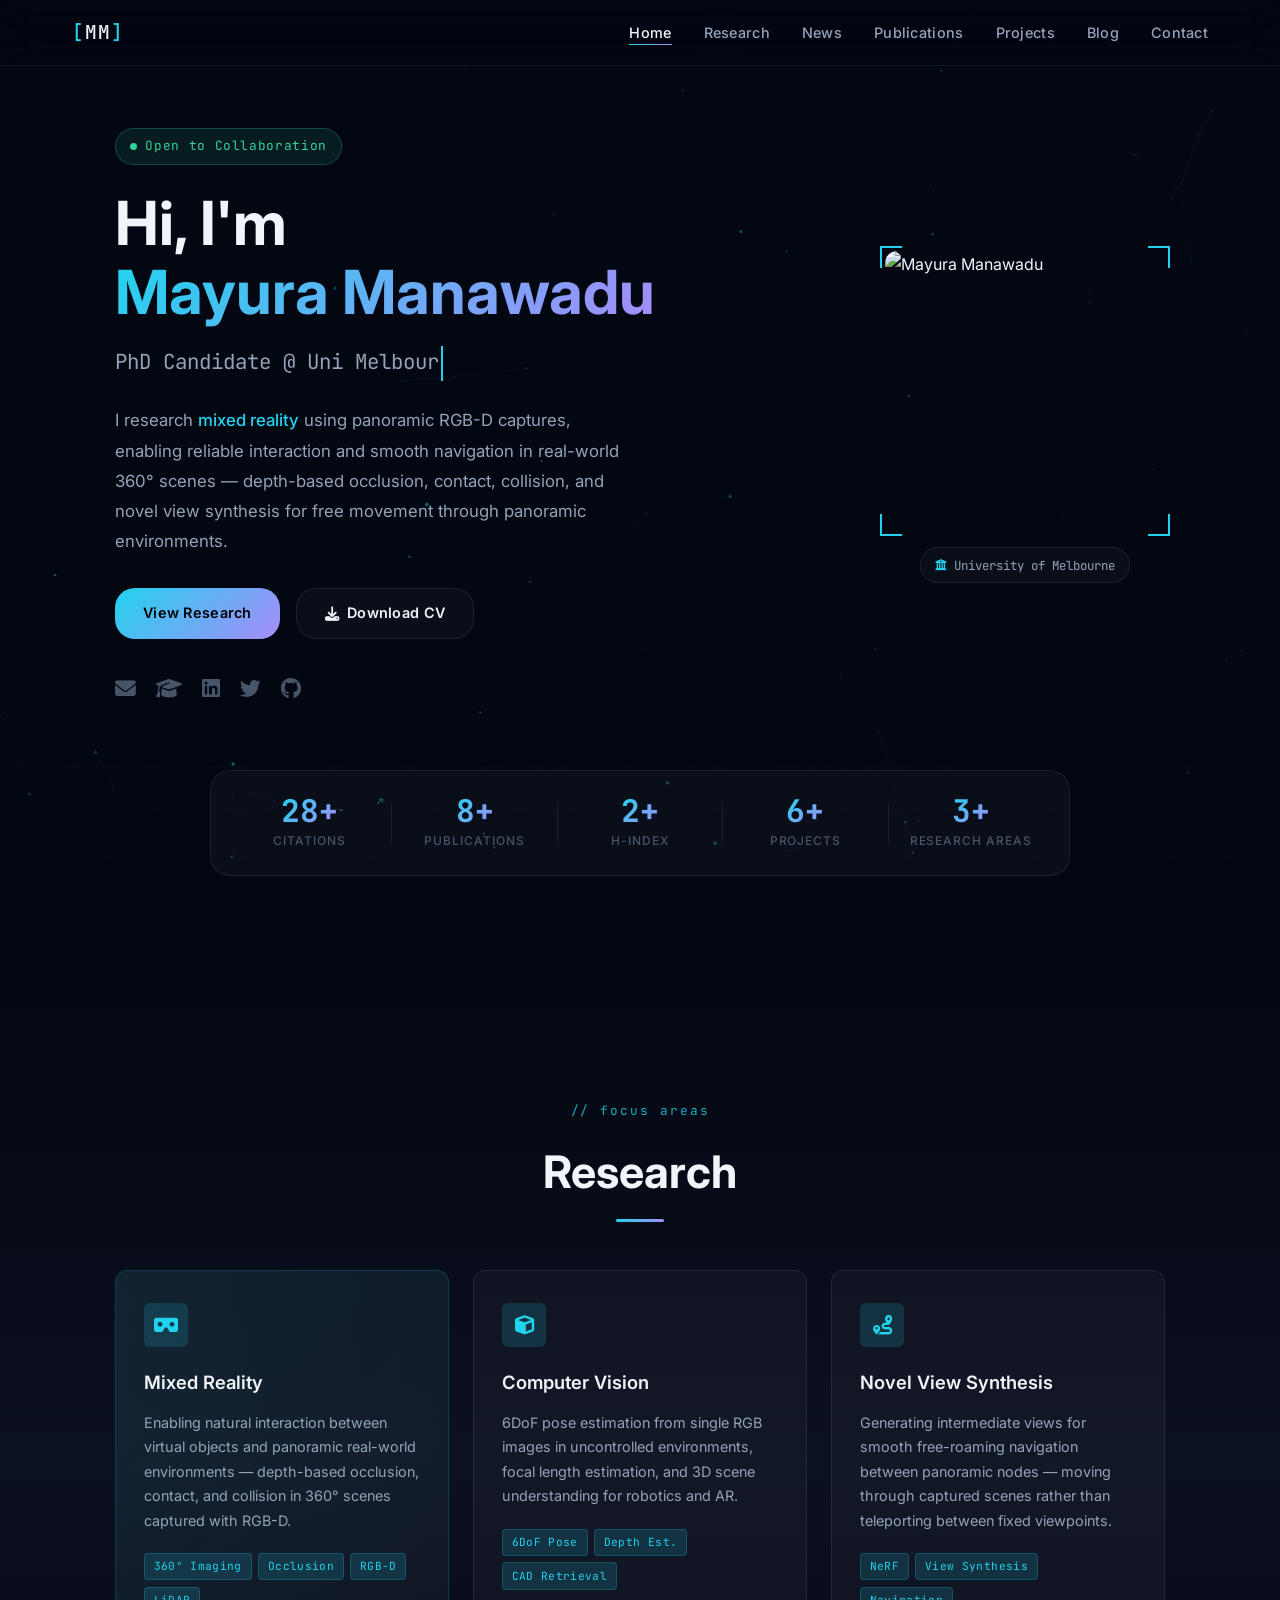
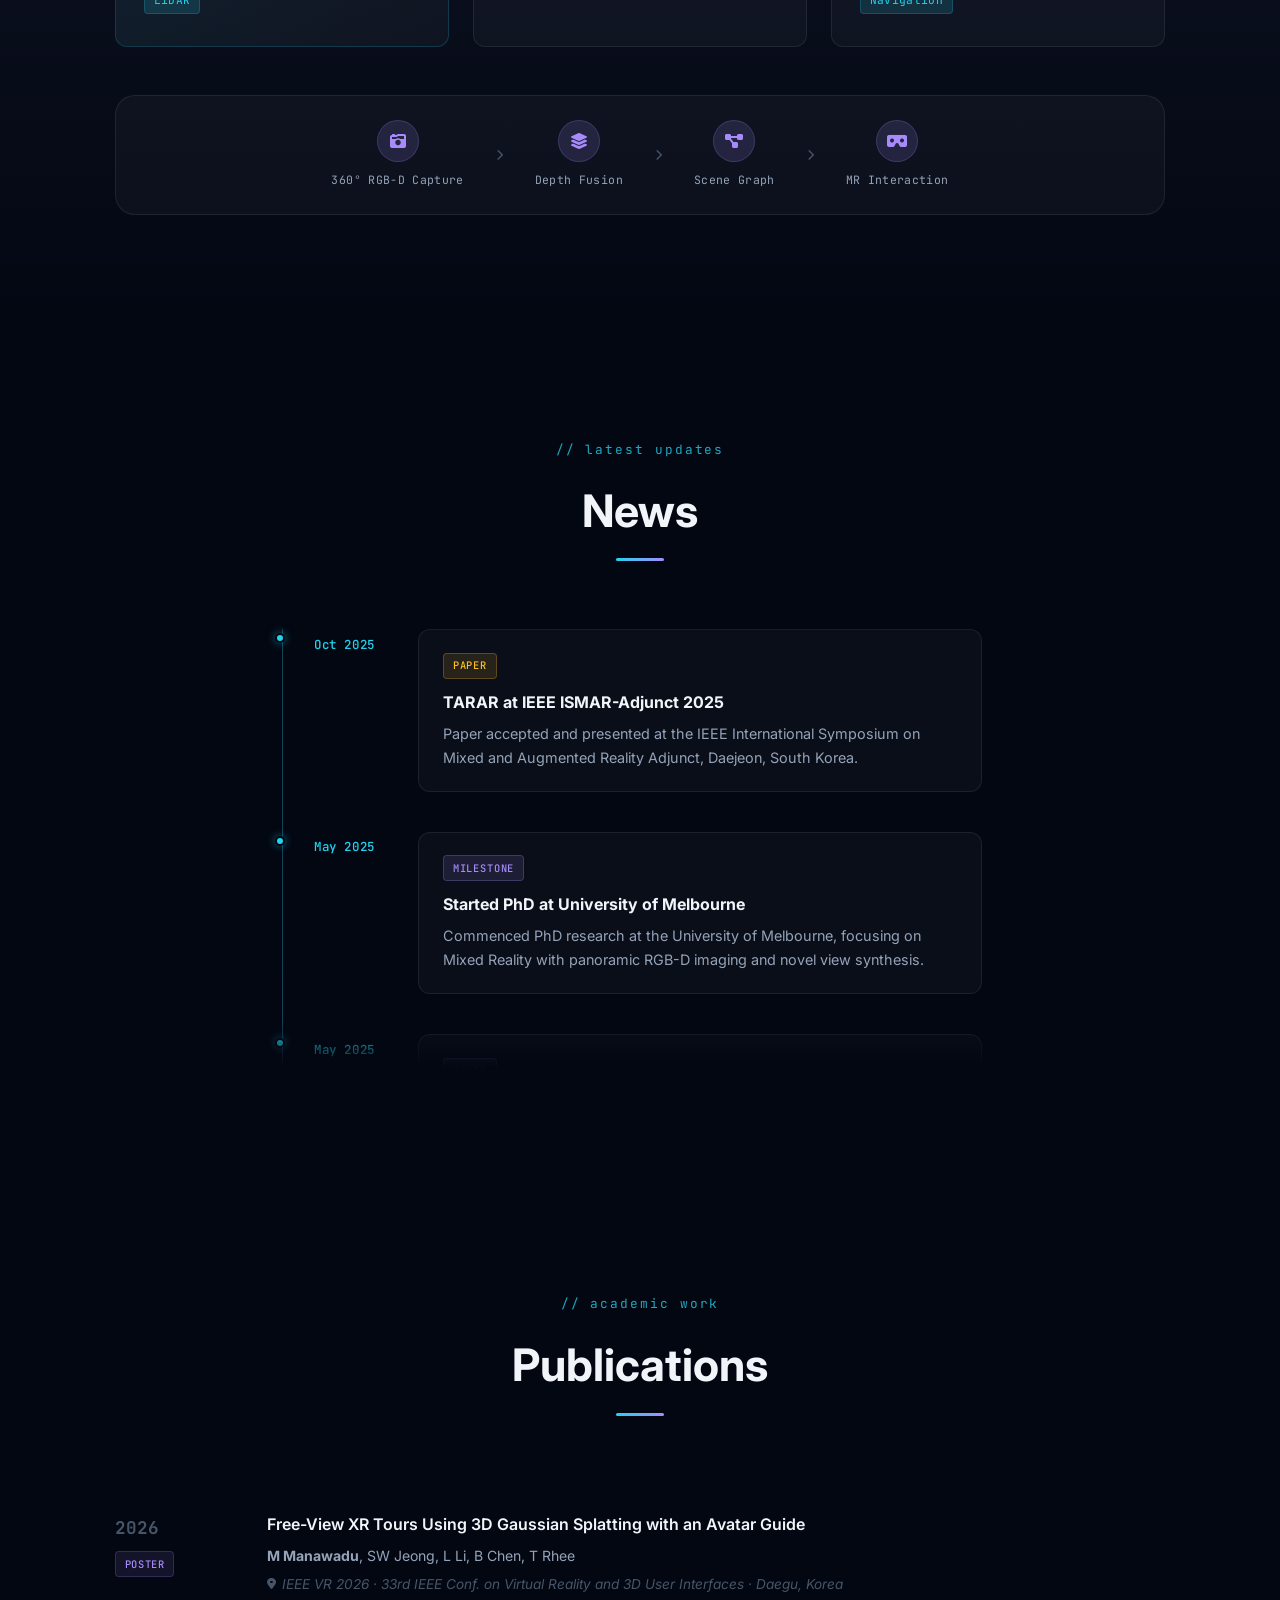
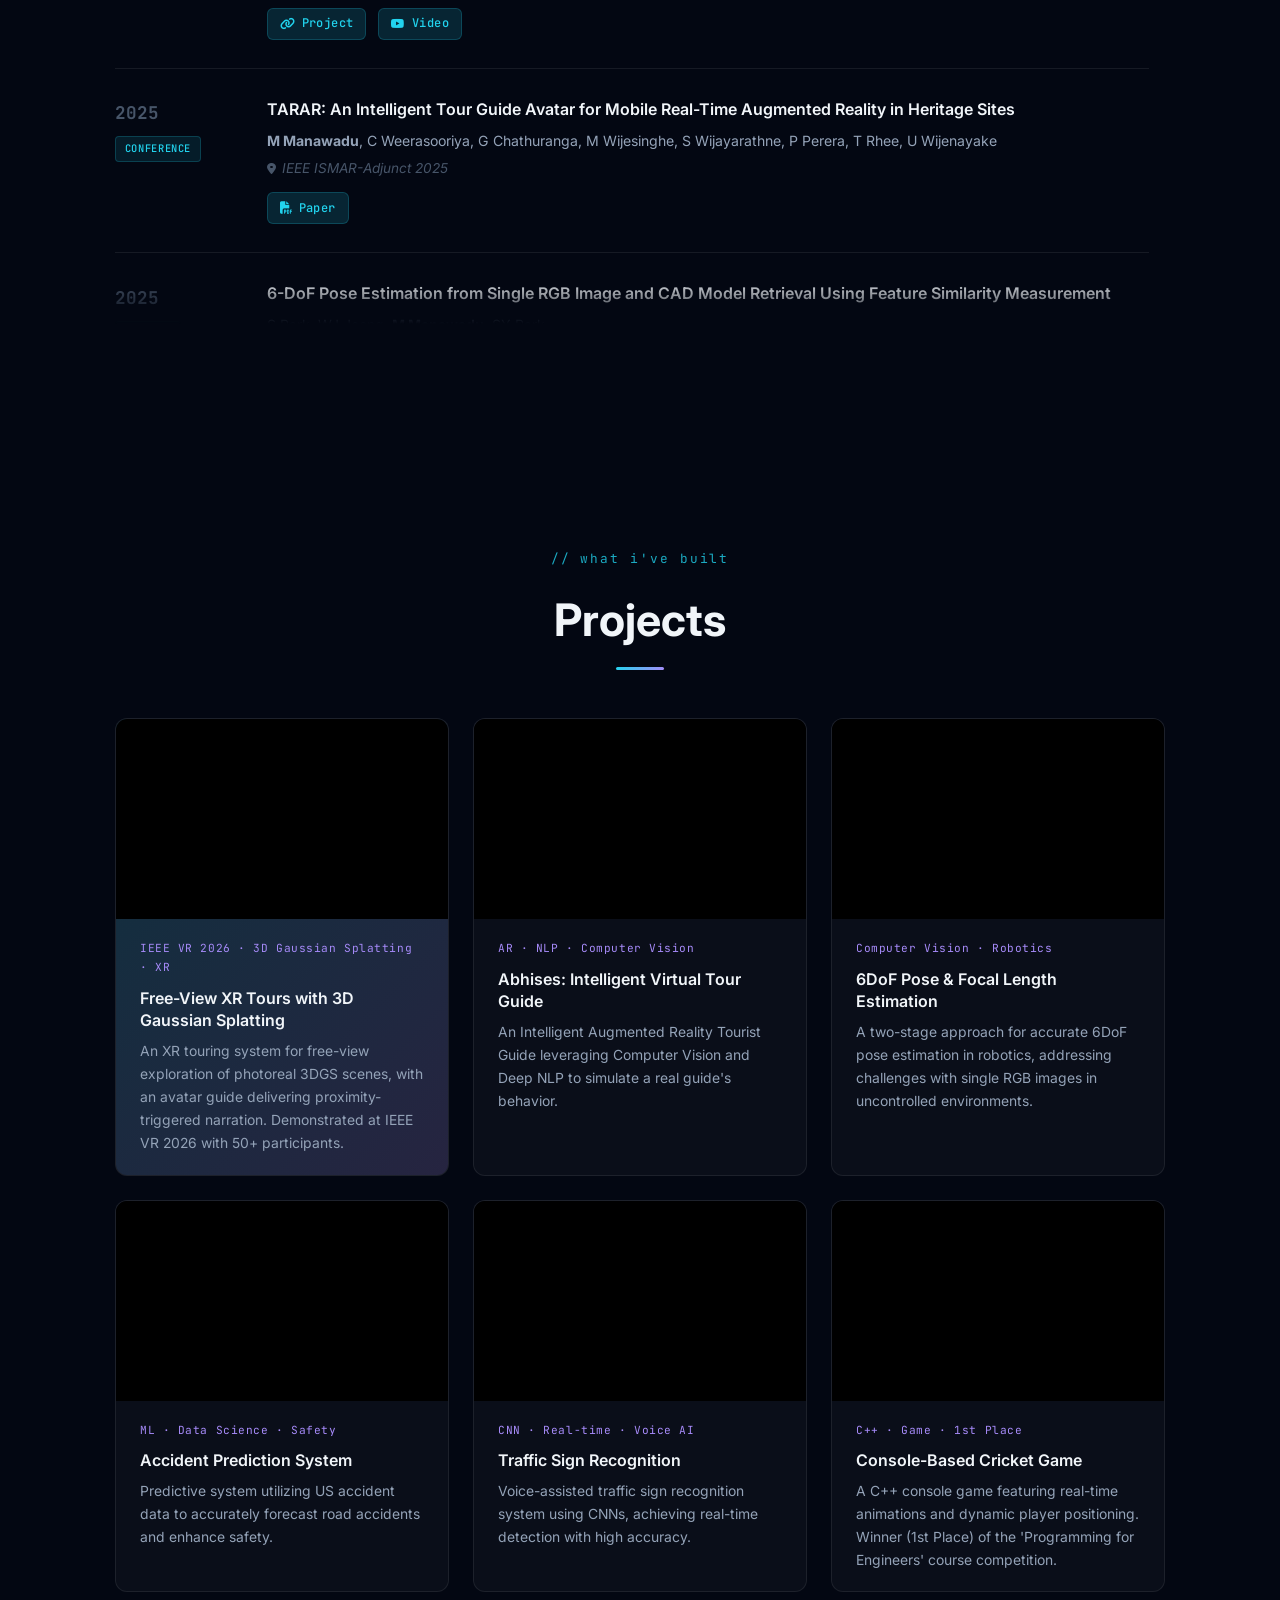
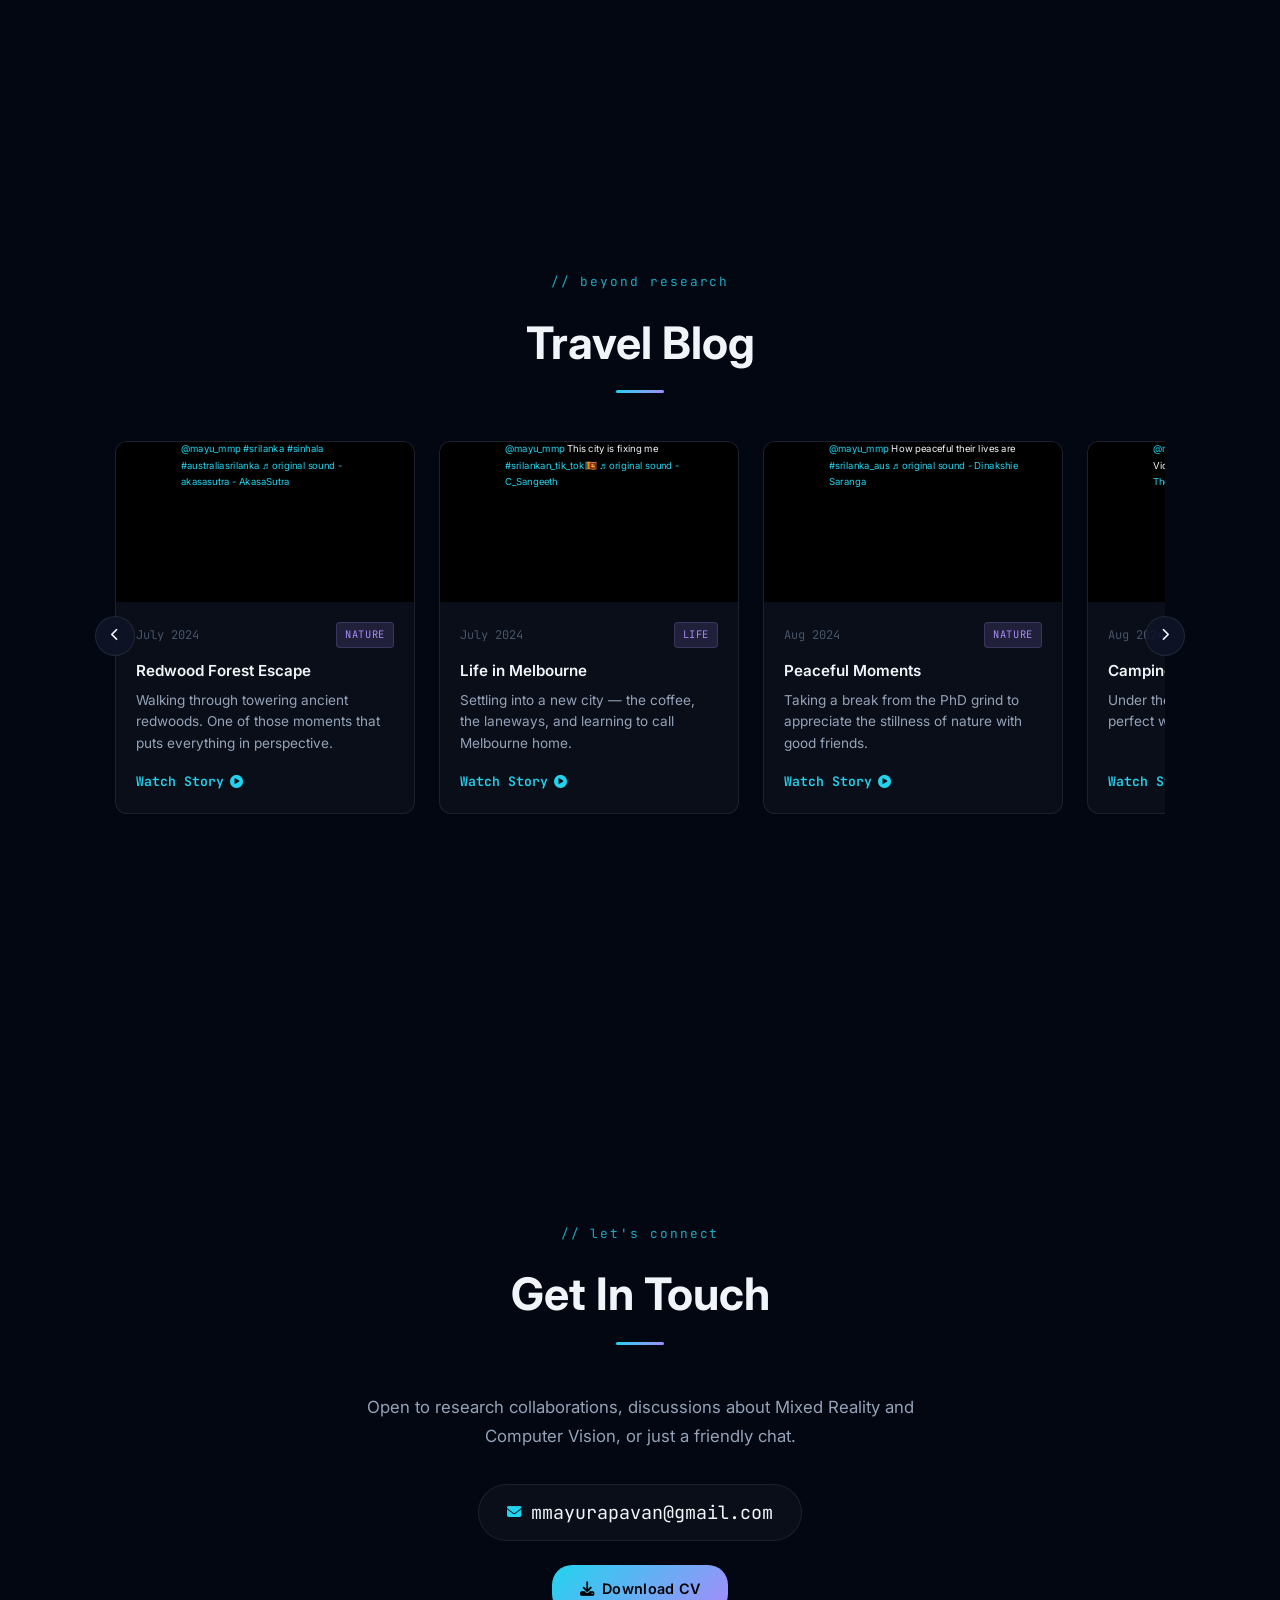
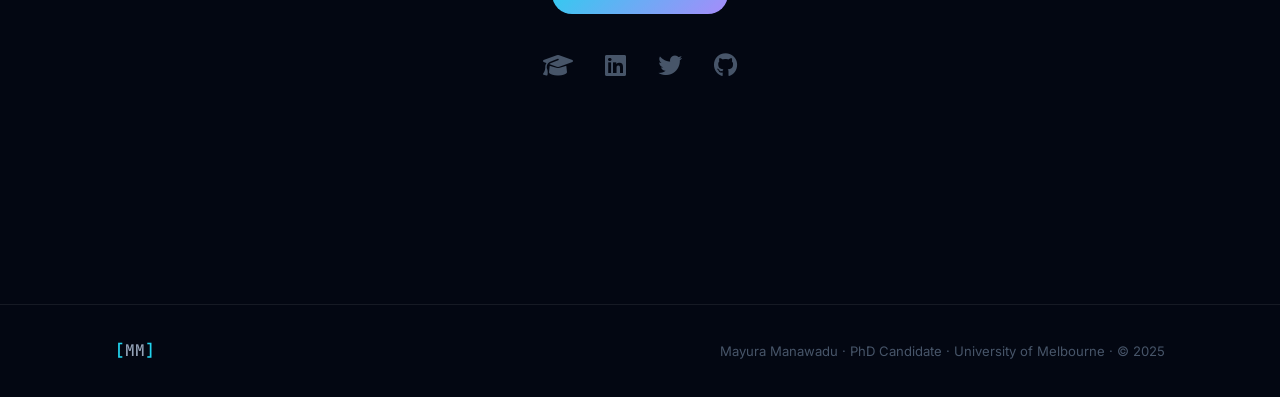
==== index.html @ 8305b32e "Restructure portfolio: VR research theme, projects/ folder, XR Tours, scholar stats Highlights - New" ====
<!DOCTYPE html>
<html lang="en">

<head>
  <meta charset="UTF-8">
  <meta name="viewport" content="width=device-width, initial-scale=1.0">
  <title>Mayura Manawadu | PhD Candidate · Mixed Reality</title>
  <meta name="author" content="Mayura Manawadu">
  <meta name="description" content="PhD Candidate at the University of Melbourne specializing in Mixed Reality, Computer Vision, and AI.">
  <link rel="shortcut icon" href="images/minion.png" type="image/png">
  <link rel="stylesheet" href="stylesheet.css">
  <link rel="preconnect" href="https://fonts.googleapis.com">
  <link rel="preconnect" href="https://fonts.gstatic.com" crossorigin>
  <link href="https://fonts.googleapis.com/css2?family=Inter:wght@300;400;500;600;700&family=JetBrains+Mono:wght@400;500&display=swap" rel="stylesheet">
  <link rel="stylesheet" href="https://cdnjs.cloudflare.com/ajax/libs/font-awesome/6.4.0/css/all.min.css">
</head>

<body>
  <canvas id="bg-canvas"></canvas>

  <nav class="navbar">
    <div class="nav-container">
      <a href="#home" class="nav-logo">
        <span class="logo-bracket">[</span><span class="logo-text">MM</span><span class="logo-bracket">]</span>
      </a>
      <ul class="nav-menu">
        <li class="nav-item"><a href="#home" class="nav-link active">Home</a></li>
        <li class="nav-item"><a href="#research" class="nav-link">Research</a></li>
        <li class="nav-item"><a href="#news" class="nav-link">News</a></li>
        <li class="nav-item"><a href="#publications" class="nav-link">Publications</a></li>
        <li class="nav-item"><a href="#projects" class="nav-link">Projects</a></li>
        <li class="nav-item"><a href="#blog" class="nav-link">Blog</a></li>
        <li class="nav-item"><a href="#contact" class="nav-link">Contact</a></li>
      </ul>
      <div class="hamburger">
        <span class="bar"></span>
        <span class="bar"></span>
        <span class="bar"></span>
      </div>
    </div>
  </nav>

  <main>
    <!-- HOME SECTION -->
    <section id="home" class="section hero-section">
      <div class="container home-container">
        <div class="home-text">
          <div class="status-badge animate-text">
            <span class="status-dot"></span>
            Open to Collaboration
          </div>
          <h1 class="animate-text delay-1">
            Hi, I'm<br>
            <span class="highlight-text">Mayura Manawadu</span>
          </h1>
          <h2 class="animate-text delay-2" style="min-height: 1.6em;">
            <span class="typed-text"></span><span class="cursor">&nbsp;</span>
          </h2>
          <p class="animate-text delay-3">
            I research <span class="inline-highlight">mixed reality</span> using panoramic RGB-D captures,
            enabling reliable interaction and smooth navigation in real-world 360° scenes —
            depth-based occlusion, contact, collision, and novel view synthesis for
            free movement through panoramic environments.
          </p>
          <div class="home-actions animate-text delay-4">
            <a href="#publications" class="btn btn-primary">View Research</a>
            <a href="assets/cv.pdf" class="btn btn-secondary" target="_blank">
              <i class="fas fa-download"></i> Download CV
            </a>
          </div>
          <div class="social-links animate-text delay-5">
            <a href="mailto:mmayurapavan@gmail.com" title="Email"><i class="fas fa-envelope"></i></a>
            <a href="https://scholar.google.com/citations?user=5gONoloAAAAJ&hl=en" target="_blank" title="Google Scholar"><i class="fas fa-graduation-cap"></i></a>
            <a href="https://www.linkedin.com/in/mayuramanawadu/" target="_blank" title="LinkedIn"><i class="fab fa-linkedin"></i></a>
            <a href="https://twitter.com/mayura_pavan" target="_blank" title="Twitter"><i class="fab fa-twitter"></i></a>
            <a href="https://github.com/mayura1996" target="_blank" title="GitHub"><i class="fab fa-github"></i></a>
          </div>
        </div>
        <div class="home-image animate-img">
          <div class="image-frame">
            <div class="frame-corner tl"></div>
            <div class="frame-corner tr"></div>
            <div class="frame-corner bl"></div>
            <div class="frame-corner br"></div>
            <img src="images/Me.jpeg" alt="Mayura Manawadu">
          </div>
          <div class="affiliation-badge">
            <i class="fas fa-university"></i>
            <span>University of Melbourne</span>
          </div>
        </div>
      </div>

      <!-- Stats Row -->
      <div class="stats-row animate-text delay-5">
        <a href="https://scholar.google.com/citations?user=5gONoloAAAAJ&hl=en" target="_blank" class="stat-item stat-link" title="View on Google Scholar">
          <span class="stat-number" data-target="28">0</span>
          <span class="stat-label">Citations</span>
        </a>
        <div class="stat-divider"></div>
        <div class="stat-item">
          <span class="stat-number" data-target="8">0</span>
          <span class="stat-label">Publications</span>
        </div>
        <div class="stat-divider"></div>
        <div class="stat-item">
          <span class="stat-number" data-target="2">0</span>
          <span class="stat-label">h-index</span>
        </div>
        <div class="stat-divider"></div>
        <div class="stat-item">
          <span class="stat-number" data-target="6">0</span>
          <span class="stat-label">Projects</span>
        </div>
        <div class="stat-divider"></div>
        <div class="stat-item">
          <span class="stat-number" data-target="3">0</span>
          <span class="stat-label">Research Areas</span>
        </div>
      </div>
    </section>

    <!-- RESEARCH SECTION -->
    <section id="research" class="section research-section">
      <div class="container">
        <div class="section-header reveal">
          <span class="section-label">// focus areas</span>
          <h2 class="section-title">Research</h2>
        </div>

        <div class="research-grid">
          <div class="research-card primary-card reveal">
            <div class="research-icon">
              <i class="fas fa-vr-cardboard"></i>
            </div>
            <h3>Mixed Reality</h3>
            <p>Enabling natural interaction between virtual objects and panoramic real-world environments — depth-based occlusion, contact, and collision in 360° scenes captured with RGB-D.</p>
            <div class="research-tags">
              <span class="tag">360° Imaging</span>
              <span class="tag">Occlusion</span>
              <span class="tag">RGB-D</span>
              <span class="tag">LiDAR</span>
            </div>
          </div>

          <div class="research-card reveal">
            <div class="research-icon">
              <i class="fas fa-cube"></i>
            </div>
            <h3>Computer Vision</h3>
            <p>6DoF pose estimation from single RGB images in uncontrolled environments, focal length estimation, and 3D scene understanding for robotics and AR.</p>
            <div class="research-tags">
              <span class="tag">6DoF Pose</span>
              <span class="tag">Depth Est.</span>
              <span class="tag">CAD Retrieval</span>
            </div>
          </div>

          <div class="research-card reveal">
            <div class="research-icon">
              <i class="fas fa-route"></i>
            </div>
            <h3>Novel View Synthesis</h3>
            <p>Generating intermediate views for smooth free-roaming navigation between panoramic nodes — moving through captured scenes rather than teleporting between fixed viewpoints.</p>
            <div class="research-tags">
              <span class="tag">NeRF</span>
              <span class="tag">View Synthesis</span>
              <span class="tag">Navigation</span>
            </div>
          </div>
        </div>

        <!-- Research Pipeline -->
        <div class="research-pipeline reveal">
          <div class="pipeline-step">
            <div class="pipeline-icon"><i class="fas fa-camera-retro"></i></div>
            <span>360° RGB-D Capture</span>
          </div>
          <div class="pipeline-arrow"><i class="fas fa-chevron-right"></i></div>
          <div class="pipeline-step">
            <div class="pipeline-icon"><i class="fas fa-layer-group"></i></div>
            <span>Depth Fusion</span>
          </div>
          <div class="pipeline-arrow"><i class="fas fa-chevron-right"></i></div>
          <div class="pipeline-step">
            <div class="pipeline-icon"><i class="fas fa-project-diagram"></i></div>
            <span>Scene Graph</span>
          </div>
          <div class="pipeline-arrow"><i class="fas fa-chevron-right"></i></div>
          <div class="pipeline-step">
            <div class="pipeline-icon"><i class="fas fa-vr-cardboard"></i></div>
            <span>MR Interaction</span>
          </div>
        </div>
      </div>
    </section>

    <!-- NEWS SECTION -->
    <section id="news" class="section">
      <div class="container">
        <div class="section-header reveal">
          <span class="section-label">// latest updates</span>
          <h2 class="section-title">News</h2>
        </div>
        <div class="scroll-section reveal">
          <div class="news-timeline">

            <div class="news-item">
              <div class="news-dot"></div>
              <div class="news-date-label">Oct 2025</div>
              <div class="news-card">
                <span class="news-badge badge-paper">Paper</span>
                <h3>TARAR at IEEE ISMAR-Adjunct 2025</h3>
                <p>Paper accepted and presented at the IEEE International Symposium on Mixed and Augmented Reality Adjunct, Daejeon, South Korea.</p>
              </div>
            </div>

            <div class="news-item">
              <div class="news-dot"></div>
              <div class="news-date-label">May 2025</div>
              <div class="news-card">
                <span class="news-badge badge-milestone">Milestone</span>
                <h3>Started PhD at University of Melbourne</h3>
                <p>Commenced PhD research at the University of Melbourne, focusing on Mixed Reality with panoramic RGB-D imaging and novel view synthesis.</p>
              </div>
            </div>

            <div class="news-item">
              <div class="news-dot"></div>
              <div class="news-date-label">May 2025</div>
              <div class="news-card">
                <span class="news-badge badge-milestone">Award</span>
                <h3>Melbourne Research Scholarship</h3>
                <p>Awarded the Melbourne Research Scholarship to support full-time PhD candidature at the University of Melbourne.</p>
              </div>
            </div>

            <div class="news-item">
              <div class="news-dot"></div>
              <div class="news-date-label">Feb 2025</div>
              <div class="news-card">
                <span class="news-badge badge-milestone">Milestone</span>
                <h3>MSc Completed — GPA 4.3/4.3</h3>
                <p>Completed Master of Science at Kyungpook National University, South Korea. Thesis: A Decoupled Approach of 6DoF Object Pose and Camera Focal Length Estimation from Single RGB Image.</p>
              </div>
            </div>

            <div class="news-item">
              <div class="news-dot"></div>
              <div class="news-date-label">Dec 2024</div>
              <div class="news-card">
                <span class="news-badge badge-demo">Demo</span>
                <h3>Open Day Demo — University of Melbourne</h3>
                <p>Showcased our latest Mixed Reality navigation system at the University of Melbourne Open Day, demonstrating panoramic RGB-D interaction.</p>
              </div>
            </div>

            <div class="news-item">
              <div class="news-dot"></div>
              <div class="news-date-label">May 2024</div>
              <div class="news-card">
                <span class="news-badge badge-paper">Paper</span>
                <h3>ICRA 2024 Workshop — Yokohama, Japan</h3>
                <p>Presented work on 6DoF pose and focal length estimation at the Workshop on 3D Visual Representations for Robot Manipulation, ICRA 2024.</p>
              </div>
            </div>

            <div class="news-item">
              <div class="news-dot"></div>
              <div class="news-date-label">Mar 2023</div>
              <div class="news-card">
                <span class="news-badge badge-milestone">Milestone</span>
                <h3>KINGS Scholarship — Kyungpook National University</h3>
                <p>Awarded the KINGS Scholarship to pursue an MSc in Electronic &amp; Electrical Engineering (AI &amp; Signal Processing) at Kyungpook National University, South Korea.</p>
              </div>
            </div>

            <div class="news-item">
              <div class="news-dot"></div>
              <div class="news-date-label">Jul 2022</div>
              <div class="news-card">
                <span class="news-badge badge-milestone">Award</span>
                <h3>Gold Medalist — University of Sri Jayewardenepura</h3>
                <p>Awarded Gold Medal at the 48th Convocation for outstanding undergraduate academic and extracurricular performance in Computer Engineering.</p>
              </div>
            </div>

            <div class="news-item">
              <div class="news-dot"></div>
              <div class="news-date-label">Feb 2021</div>
              <div class="news-card">
                <span class="news-badge badge-paper">Award</span>
                <h3>Best Track Paper — ICARC 2021</h3>
                <p>Received Best Track Paper Award in the Data Science &amp; Applications track at the International Conference on Advanced Research in Computing, Sabaragamuwa, Sri Lanka.</p>
              </div>
            </div>

          </div>
          <div class="scroll-hint"><span>scroll for more</span> <i class="fas fa-chevron-down"></i></div>
        </div>
      </div>
    </section>

    <!-- PUBLICATIONS SECTION -->
    <section id="publications" class="section">
      <div class="container">
        <div class="section-header reveal">
          <span class="section-label">// academic work</span>
          <h2 class="section-title">Publications</h2>
        </div>
        <div class="scroll-section reveal">
        <div class="publication-list">

          <div class="publication-item">
            <div class="pub-meta">
              <span class="pub-year">2026</span>
              <span class="pub-type workshop">Poster</span>
            </div>
            <div class="pub-details">
              <h3>Free-View XR Tours Using 3D Gaussian Splatting with an Avatar Guide</h3>
              <p class="authors"><strong>M Manawadu</strong>, SW Jeong, L Li, B Chen, T Rhee</p>
              <p class="venue"><i class="fas fa-map-marker-alt"></i> IEEE VR 2026 · 33rd IEEE Conf. on Virtual Reality and 3D User Interfaces · Daegu, Korea</p>
              <div class="pub-links">
                <a href="projects/xr-tours/index.html" class="pub-link">
                  <i class="fas fa-link"></i> Project
                </a>
                <a href="https://www.youtube.com/watch?v=Od2wjh4ugUk" class="pub-link" target="_blank">
                  <i class="fab fa-youtube"></i> Video
                </a>
              </div>
            </div>
          </div>

          <div class="publication-item">
            <div class="pub-meta">
              <span class="pub-year">2025</span>
              <span class="pub-type conference">Conference</span>
            </div>
            <div class="pub-details">
              <h3>TARAR: An Intelligent Tour Guide Avatar for Mobile Real-Time Augmented Reality in Heritage Sites</h3>
              <p class="authors"><strong>M Manawadu</strong>, C Weerasooriya, G Chathuranga, M Wijesinghe, S Wijayarathne, P Perera, T Rhee, U Wijenayake</p>
              <p class="venue"><i class="fas fa-map-marker-alt"></i> IEEE ISMAR-Adjunct 2025</p>
              <div class="pub-links">
                <a href="https://doi.org/10.1109/ISMAR-Adjunct68609.2025.00012" class="pub-link" target="_blank">
                  <i class="fas fa-file-pdf"></i> Paper
                </a>
              </div>
            </div>
          </div>

          <div class="publication-item">
            <div class="pub-meta">
              <span class="pub-year">2025</span>
              <span class="pub-type journal">Journal</span>
            </div>
            <div class="pub-details">
              <h3>6-DoF Pose Estimation from Single RGB Image and CAD Model Retrieval Using Feature Similarity Measurement</h3>
              <p class="authors">S Park, WJ Jeong, <strong>M Manawadu</strong>, SY Park</p>
              <p class="venue"><i class="fas fa-map-marker-alt"></i> Applied Sciences 15 (3)</p>
              <div class="pub-links">
                <a href="https://doi.org/10.3390/app15031501" class="pub-link" target="_blank">
                  <i class="fas fa-file-pdf"></i> Paper
                </a>
              </div>
            </div>
          </div>

          <div class="publication-item">
            <div class="pub-meta">
              <span class="pub-year">2024</span>
              <span class="pub-type journal">Journal</span>
            </div>
            <div class="pub-details">
              <h3>6DoF Object Pose and Focal Length Estimation from Single RGB Images in Uncontrolled Environments</h3>
              <p class="authors"><strong>M Manawadu</strong>, SY Park</p>
              <p class="venue"><i class="fas fa-map-marker-alt"></i> Sensors 24 (17), 5474</p>
              <div class="pub-links">
                <a href="https://doi.org/10.3390/s24175474" class="pub-link" target="_blank">
                  <i class="fas fa-file-pdf"></i> Paper
                </a>
              </div>
            </div>
          </div>

          <div class="publication-item">
            <div class="pub-meta">
              <span class="pub-year">2024</span>
              <span class="pub-type workshop">Workshop</span>
            </div>
            <div class="pub-details">
              <h3>Enhancing 6DoF Pose and Focal Length Estimation from Uncontrolled RGB Images for Robotics Vision</h3>
              <p class="authors"><strong>M Manawadu</strong>, SY Park</p>
              <p class="venue"><i class="fas fa-map-marker-alt"></i> ICRA 2024 · Workshop on 3D Visual Representations</p>
              <div class="pub-links">
                <a href="https://openreview.net/forum?id=86w2P8g7tI" class="pub-link" target="_blank">
                  <i class="fas fa-file-pdf"></i> Paper
                </a>
              </div>
            </div>
          </div>

          <div class="publication-item">
            <div class="pub-meta">
              <span class="pub-year">2024</span>
              <span class="pub-type conference">Conference</span>
            </div>
            <div class="pub-details">
              <h3>Advancing 6D Pose Estimation in Augmented Reality — Overcoming Projection Ambiguity with Uncontrolled Imagery</h3>
              <p class="authors"><strong>M Manawadu</strong>, S Park, SY Park</p>
              <p class="venue"><i class="fas fa-map-marker-alt"></i> IPIU 2024</p>
              <div class="pub-links">
                <a href="http://www.ipiu.or.kr/" class="pub-link" target="_blank">
                  <i class="fas fa-external-link-alt"></i> Conference
                </a>
              </div>
            </div>
          </div>

          <div class="publication-item">
            <div class="pub-meta">
              <span class="pub-year">2023</span>
              <span class="pub-type conference">Conference</span>
            </div>
            <div class="pub-details">
              <h3>Predictive Analysis of Accidents Based on US Accident Data</h3>
              <p class="authors"><strong>M Manawadu</strong>, U Wijenayake</p>
              <p class="venue"><i class="fas fa-map-marker-alt"></i> ICICM 2023</p>
              <div class="pub-links">
                <a href="https://arxiv.org/abs/2309.00908" class="pub-link" target="_blank">
                  <i class="fas fa-file-pdf"></i> Paper
                </a>
              </div>
            </div>
          </div>

          <div class="publication-item">
            <div class="pub-meta">
              <span class="pub-year">2021</span>
              <span class="pub-type conference">Conference</span>
            </div>
            <div class="pub-details">
              <h3>Voice-Assisted Real-Time Traffic Sign Recognition System Using Convolutional Neural Network</h3>
              <p class="authors"><strong>M Manawadu</strong>, U Wijenayake</p>
              <p class="venue"><i class="fas fa-map-marker-alt"></i> ICARC 2021</p>
              <div class="pub-links">
                <a href="https://repo.lib.sab.ac.lk/xmlui/handle/123456789/4156" class="pub-link" target="_blank">
                  <i class="fas fa-file-pdf"></i> Paper
                </a>
              </div>
            </div>
          </div>

        </div>
        <div class="scroll-hint"><span>scroll for more</span> <i class="fas fa-chevron-down"></i></div>
        </div>
      </div>
    </section>

    <!-- PROJECTS SECTION -->
    <section id="projects" class="section">
      <div class="container">
        <div class="section-header reveal">
          <span class="section-label">// what i've built</span>
          <h2 class="section-title">Projects</h2>
        </div>
        <div class="project-grid">

          <div class="project-card reveal tilt-transition project-featured">
            <div class="project-media">
              <video muted autoplay loop playsinline>
                <source src="projects/xr-tours/xrtours.mp4" type="video/mp4">
              </video>
              <div class="project-overlay">
                <div class="project-links">
                  <a href="projects/xr-tours/index.html"><i class="fas fa-link"></i> Project Page</a>
                  <a href="https://www.youtube.com/watch?v=Od2wjh4ugUk" target="_blank"><i class="fab fa-youtube"></i> Video</a>
                </div>
              </div>
            </div>
            <div class="project-info">
              <span class="project-tag">IEEE VR 2026 · 3D Gaussian Splatting · XR</span>
              <h3>Free-View XR Tours with 3D Gaussian Splatting</h3>
              <p>An XR touring system for free-view exploration of photoreal 3DGS scenes, with an avatar guide delivering proximity-triggered narration. Demonstrated at IEEE VR 2026 with 50+ participants.</p>
            </div>
          </div>

          <div class="project-card reveal tilt-transition">
            <div class="project-media">
              <video muted autoplay loop playsinline>
                <source src="images/abhises2.mp4" type="video/mp4">
              </video>
              <div class="project-overlay">
                <div class="project-links">
                  <a href="projects/abhises/index.html"><i class="fas fa-link"></i> Project Page</a>
                  <a href="https://www.youtube.com/embed/3VhgjcyQQ4Q?si=r0srkJI4Qg3rd7bm&amp;start=113" target="_blank"><i class="fab fa-youtube"></i> Video</a>
                </div>
              </div>
            </div>
            <div class="project-info">
              <span class="project-tag">AR · NLP · Computer Vision</span>
              <h3>Abhises: Intelligent Virtual Tour Guide</h3>
              <p>An Intelligent Augmented Reality Tourist Guide leveraging Computer Vision and Deep NLP to simulate a real guide's behavior.</p>
            </div>
          </div>

          <div class="project-card reveal tilt-transition">
            <div class="project-media">
              <video muted autoplay loop playsinline>
                <source src="images/focalpose2.mp4" type="video/mp4">
              </video>
              <div class="project-overlay">
                <div class="project-links">
                  <a href="projects/6dof/index.html"><i class="fas fa-link"></i> Project Page</a>
                  <a href="https://www.youtube.com/embed/3VhgjcyQQ4Q?si=r0srkJI4Qg3rd7bm&amp;start=113" target="_blank"><i class="fab fa-youtube"></i> Video</a>
                </div>
              </div>
            </div>
            <div class="project-info">
              <span class="project-tag">Computer Vision · Robotics</span>
              <h3>6DoF Pose & Focal Length Estimation</h3>
              <p>A two-stage approach for accurate 6DoF pose estimation in robotics, addressing challenges with single RGB images in uncontrolled environments.</p>
            </div>
          </div>

          <div class="project-card reveal tilt-transition">
            <div class="project-media">
              <video muted autoplay loop playsinline>
                <source src="images/VoiceAssitedRealtimeAccidentPredictionSystem.mp4" type="video/mp4">
              </video>
              <div class="project-overlay">
                <div class="project-links">
                  <a href="projects/accident-prediction/index.html"><i class="fas fa-link"></i> Project Page</a>
                  <a href="https://youtu.be/syQGJfk4cGQ" target="_blank"><i class="fab fa-youtube"></i> Video</a>
                </div>
              </div>
            </div>
            <div class="project-info">
              <span class="project-tag">ML · Data Science · Safety</span>
              <h3>Accident Prediction System</h3>
              <p>Predictive system utilizing US accident data to accurately forecast road accidents and enhance safety.</p>
            </div>
          </div>

          <div class="project-card reveal tilt-transition">
            <div class="project-media">
              <video muted autoplay loop playsinline>
                <source src="images/TrafficCropped.mp4" type="video/mp4">
              </video>
              <div class="project-overlay">
                <div class="project-links">
                  <a href="projects/traffic-sign/index.html"><i class="fas fa-link"></i> Project Page</a>
                  <a href="https://youtu.be/syQGJfk4cGQ" target="_blank"><i class="fab fa-youtube"></i> Video</a>
                </div>
              </div>
            </div>
            <div class="project-info">
              <span class="project-tag">CNN · Real-time · Voice AI</span>
              <h3>Traffic Sign Recognition</h3>
              <p>Voice-assisted traffic sign recognition system using CNNs, achieving real-time detection with high accuracy.</p>
            </div>
          </div>

          <div class="project-card reveal tilt-transition">
            <div class="project-media">
              <video muted autoplay loop playsinline>
                <source src="images/CPPCricketGame.mp4" type="video/mp4">
              </video>
              <div class="project-overlay">
                <div class="project-links">
                  <a href="projects/cricket-game/index.html"><i class="fas fa-link"></i> Project Page</a>
                  <a href="https://github.com/mayura1996/Cricket_Game_using-Cpp" target="_blank"><i class="fab fa-github"></i> GitHub</a>
                </div>
              </div>
            </div>
            <div class="project-info">
              <span class="project-tag">C++ · Game · 1st Place</span>
              <h3>Console-Based Cricket Game</h3>
              <p>A C++ console game featuring real-time animations and dynamic player positioning. Winner (1st Place) of the 'Programming for Engineers' course competition.</p>
            </div>
          </div>

        </div>
      </div>
    </section>

    <!-- BLOG SECTION -->
    <section id="blog" class="section">
      <div class="container">
        <div class="section-header reveal">
          <span class="section-label">// beyond research</span>
          <h2 class="section-title">Travel Blog</h2>
        </div>
        <div class="blog-container-wrapper">
          <button class="scroll-btn left" onclick="scrollBlog('left')"><i class="fas fa-chevron-left"></i></button>

          <div class="blog-grid">
            <!-- Blog Post 1: July 2024 -->
            <div id="blog-post-1" class="blog-card reveal tilt-transition" onclick="location.href='blog/1_trafalgar-trip.html'" style="cursor: pointer;">
              <div class="blog-media tiktok-thumbnail">
                <div class="click-overlay"></div>
                <blockquote class="tiktok-embed" cite="https://www.tiktok.com/@mayu_mmp/video/7548394653091941640" data-video-id="7548394653091941640" style="max-width: 605px;min-width: 325px;">
                  <section><a target="_blank" title="@mayu_mmp" href="https://www.tiktok.com/@mayu_mmp?refer=embed">@mayu_mmp</a> <a title="srilanka" target="_blank" href="https://www.tiktok.com/tag/srilanka?refer=embed">#srilanka</a> <a title="sinhala" target="_blank" href="https://www.tiktok.com/tag/sinhala?refer=embed">#sinhala</a> <a title="australiasrilanka" target="_blank" href="https://www.tiktok.com/tag/australiasrilanka?refer=embed">#australiasrilanka</a> <a target="_blank" title="♬ original sound - akasasutra - AkasaSutra" href="https://www.tiktok.com/music/original-sound-akasasutra-7530934066972297985?refer=embed">♬ original sound - akasasutra - AkasaSutra</a></section>
                </blockquote>
                <script async src="https://www.tiktok.com/embed.js"></script>
              </div>
              <div class="blog-info">
                <div class="blog-header">
                  <span class="blog-date">July 2024</span>
                  <span class="blog-tag">Nature</span>
                </div>
                <h3>Redwood Forest Escape</h3>
                <p>Walking through towering ancient redwoods. One of those moments that puts everything in perspective.</p>
                <a href="blog/1_trafalgar-trip.html" class="blog-link">Watch Story <i class="fas fa-play-circle"></i></a>
              </div>
            </div>

            <!-- Blog Post 2: July 2024 -->
            <div id="blog-post-2" class="blog-card reveal tilt-transition" onclick="location.href='blog/2_city-fixing-me.html'" style="cursor: pointer;">
              <div class="blog-media tiktok-thumbnail">
                <div class="click-overlay"></div>
                <blockquote class="tiktok-embed" cite="https://www.tiktok.com/@mayu_mmp/video/7549027634445946130" data-video-id="7549027634445946130" style="max-width: 605px;min-width: 325px;">
                  <section><a target="_blank" title="@mayu_mmp" href="https://www.tiktok.com/@mayu_mmp?refer=embed">@mayu_mmp</a> This city is fixing me <a title="srilankan_tik_tok🇱🇰" target="_blank" href="https://www.tiktok.com/tag/srilankan_tik_tok%F0%9F%87%B1%F0%9F%87%B0?refer=embed">#srilankan_tik_tok🇱🇰</a> <a target="_blank" title="♬ original sound - C_Sangeeth" href="https://www.tiktok.com/music/original-sound-7533314631520668433?refer=embed">♬ original sound - C_Sangeeth</a></section>
                </blockquote>
                <script async src="https://www.tiktok.com/embed.js"></script>
              </div>
              <div class="blog-info">
                <div class="blog-header">
                  <span class="blog-date">July 2024</span>
                  <span class="blog-tag">Life</span>
                </div>
                <h3>Life in Melbourne</h3>
                <p>Settling into a new city — the coffee, the laneways, and learning to call Melbourne home.</p>
                <a href="blog/2_city-fixing-me.html" class="blog-link">Watch Story <i class="fas fa-play-circle"></i></a>
              </div>
            </div>

            <!-- Blog Post 3: Aug 2024 -->
            <div id="blog-post-3" class="blog-card reveal tilt-transition" onclick="location.href='blog/3_peaceful-moments.html'" style="cursor: pointer;">
              <div class="blog-media tiktok-thumbnail">
                <div class="click-overlay"></div>
                <blockquote class="tiktok-embed" cite="https://www.tiktok.com/@mayu_mmp/video/7558132061211593992" data-video-id="7558132061211593992" style="max-width: 605px;min-width: 325px;">
                  <section><a target="_blank" title="@mayu_mmp" href="https://www.tiktok.com/@mayu_mmp?refer=embed">@mayu_mmp</a> How peaceful their lives are <a title="srilanka_aus" target="_blank" href="https://www.tiktok.com/tag/srilanka_aus?refer=embed">#srilanka_aus</a> <a target="_blank" title="♬ original sound - Dinakshie Saranga" href="https://www.tiktok.com/music/original-sound-7551696388539599617?refer=embed">♬ original sound - Dinakshie Saranga</a></section>
                </blockquote>
                <script async src="https://www.tiktok.com/embed.js"></script>
              </div>
              <div class="blog-info">
                <div class="blog-header">
                  <span class="blog-date">Aug 2024</span>
                  <span class="blog-tag">Nature</span>
                </div>
                <h3>Peaceful Moments</h3>
                <p>Taking a break from the PhD grind to appreciate the stillness of nature with good friends.</p>
                <a href="blog/3_peaceful-moments.html" class="blog-link">Watch Story <i class="fas fa-play-circle"></i></a>
              </div>
            </div>

            <!-- Blog Post 4: Aug 2024 -->
            <div id="blog-post-4" class="blog-card reveal tilt-transition" onclick="location.href='blog/4_camping-horsham.html'" style="cursor: pointer;">
              <div class="blog-media tiktok-thumbnail">
                <div class="click-overlay"></div>
                <blockquote class="tiktok-embed" cite="https://www.tiktok.com/@mayu_mmp/video/7557336609339804936" data-video-id="7557336609339804936" style="max-width: 605px;min-width: 325px;">
                  <section><a target="_blank" title="@mayu_mmp" href="https://www.tiktok.com/@mayu_mmp?refer=embed">@mayu_mmp</a> Camping in Horsham, Victoria - Walkers Lake <a title="fyp" target="_blank" href="https://www.tiktok.com/tag/fyp?refer=embed">#fyp</a> <a target="_blank" title="♬ Snow On The Beach - Taylor Swift" href="https://www.tiktok.com/music/Snow-On-The-Beach-7156822419338954754?refer=embed">♬ Snow On The Beach - Taylor Swift</a></section>
                </blockquote>
                <script async src="https://www.tiktok.com/embed.js"></script>
              </div>
              <div class="blog-info">
                <div class="blog-header">
                  <span class="blog-date">Aug 2024</span>
                  <span class="blog-tag">Travel</span>
                </div>
                <h3>Camping in Horsham</h3>
                <p>Under the stars at Walkers Lake. A perfect weekend getaway with friends.</p>
                <a href="blog/4_camping-horsham.html" class="blog-link">Watch Story <i class="fas fa-play-circle"></i></a>
              </div>
            </div>

            <!-- Blog Post 5: Oct 2024 -->
            <div id="blog-post-5" class="blog-card reveal tilt-transition" onclick="location.href='blog/5_life-in-australia.html'" style="cursor: pointer;">
              <div class="blog-media tiktok-thumbnail">
                <div class="click-overlay"></div>
                <blockquote class="tiktok-embed" cite="https://www.tiktok.com/@mayu_mmp/video/7577402364173258004" data-video-id="7577402364173258004" style="max-width: 605px;min-width: 325px;">
                  <section><a target="_blank" title="@mayu_mmp" href="https://www.tiktok.com/@mayu_mmp?refer=embed">@mayu_mmp</a> <a title="australia" target="_blank" href="https://www.tiktok.com/tag/australia?refer=embed">#australia</a> <a target="_blank" title="♬ Madhurabani - Yasas Medagedara" href="https://www.tiktok.com/music/Madhurabani-7159377828427876354?refer=embed">♬ Madhurabani - Yasas Medagedara</a></section>
                </blockquote>
                <script async src="https://www.tiktok.com/embed.js"></script>
              </div>
              <div class="blog-info">
                <div class="blog-header">
                  <span class="blog-date">Oct 2024</span>
                  <span class="blog-tag">Travel</span>
                </div>
                <h3>Trip to Trafalgar</h3>
                <p>A weekend escape from Melbourne with the Unimelb HCI group — forests, fresh air, and good company.</p>
                <a href="blog/5_life-in-australia.html" class="blog-link">Watch Story <i class="fas fa-play-circle"></i></a>
              </div>
            </div>

            <!-- Blog Post 6: Jan 2025 -->
            <div id="blog-post-6" class="blog-card reveal tilt-transition" onclick="location.href='blog/6_summer-break-sri-lanka.html'" style="cursor: pointer;">
              <div class="blog-media tiktok-thumbnail">
                <div class="click-overlay"></div>
                <blockquote class="tiktok-embed" cite="https://www.tiktok.com/@mayu_mmp/video/7587831358265822485" data-video-id="7587831358265822485" style="max-width: 605px;min-width: 325px;">
                  <section><a target="_blank" title="@mayu_mmp" href="https://www.tiktok.com/@mayu_mmp?refer=embed">@mayu_mmp</a> 2025 Summer Break - Sri Lanka <a title="srilanka" target="_blank" href="https://www.tiktok.com/tag/srilanka?refer=embed">#srilanka</a> <a target="_blank" title="♬ original sound - Mayura 🇱🇰🇦🇺" href="https://www.tiktok.com/music/original-sound-7587831675763247879?refer=embed">♬ original sound - Mayura 🇱🇰🇦🇺</a></section>
                </blockquote>
                <script async src="https://www.tiktok.com/embed.js"></script>
              </div>
              <div class="blog-info">
                <div class="blog-header">
                  <span class="blog-date">Jan 2025</span>
                  <span class="blog-tag">Adventure</span>
                </div>
                <h3>Summer Break — Sri Lanka</h3>
                <p>Back in Sri Lanka! The waves, the food, and the vibes are unmatched. Check out my summer highlights.</p>
                <a href="blog/6_summer-break-sri-lanka.html" class="blog-link">Watch Story <i class="fas fa-play-circle"></i></a>
              </div>
            </div>
          </div>

          <button class="scroll-btn right" onclick="scrollBlog('right')"><i class="fas fa-chevron-right"></i></button>
        </div>
      </div>
    </section>

    <!-- CONTACT SECTION -->
    <section id="contact" class="section">
      <div class="container">
        <div class="section-header reveal">
          <span class="section-label">// let's connect</span>
          <h2 class="section-title">Get In Touch</h2>
        </div>
        <div class="contact-content reveal">
          <p class="contact-intro">Open to research collaborations, discussions about Mixed Reality and Computer Vision, or just a friendly chat.</p>
          <a href="mailto:mmayurapavan@gmail.com" class="contact-email">
            <i class="fas fa-envelope"></i>
            mmayurapavan@gmail.com
          </a>
          <div class="contact-actions">
            <a href="assets/cv.pdf" class="btn btn-primary" target="_blank">
              <i class="fas fa-download"></i> Download CV
            </a>
          </div>
          <div class="social-links large">
            <a href="https://scholar.google.com/citations?user=5gONoloAAAAJ&hl=en" target="_blank" title="Google Scholar"><i class="fas fa-graduation-cap"></i></a>
            <a href="https://www.linkedin.com/in/mayuramanawadu/" target="_blank" title="LinkedIn"><i class="fab fa-linkedin"></i></a>
            <a href="https://twitter.com/mayura_pavan" target="_blank" title="Twitter"><i class="fab fa-twitter"></i></a>
            <a href="https://github.com/mayura1996" target="_blank" title="GitHub"><i class="fab fa-github"></i></a>
          </div>
        </div>
      </div>
    </section>

  </main>

  <footer>
    <div class="footer-content">
      <span class="footer-logo"><span class="logo-bracket">[</span>MM<span class="logo-bracket">]</span></span>
      <p>Mayura Manawadu · PhD Candidate · University of Melbourne · &copy; 2025</p>
    </div>
  </footer>

  <script src="script.js"></script>
</body>

</html>
---- stylesheet.css ----
/* ============================================
   DESIGN SYSTEM
   ============================================ */
:root {
  --bg:          #030712;
  --bg-2:        #0c1120;
  --surface:     rgba(255,255,255,0.03);
  --surface-hover: rgba(255,255,255,0.06);
  --border:      rgba(255,255,255,0.08);
  --border-hover: rgba(255,255,255,0.16);

  --cyan:        #22d3ee;
  --cyan-dim:    rgba(34,211,238,0.15);
  --purple:      #a78bfa;
  --purple-dim:  rgba(167,139,250,0.15);
  --green:       #34d399;
  --orange:      #fbbf24;

  --text:        #f1f5f9;
  --text-secondary: #94a3b8;
  --text-muted:  #475569;

  --gradient:    linear-gradient(135deg, var(--cyan), var(--purple));
  --gradient-subtle: linear-gradient(135deg, rgba(34,211,238,0.1), rgba(167,139,250,0.1));

  --nav-bg:      rgba(3,7,18,0.85);
  --font-main:   'Inter', sans-serif;
  --font-mono:   'JetBrains Mono', monospace;

  --radius:      12px;
  --radius-sm:   6px;
  --radius-lg:   20px;
}

/* ============================================
   RESET & BASE
   ============================================ */
*, *::before, *::after {
  margin: 0;
  padding: 0;
  box-sizing: border-box;
}

html { scroll-behavior: smooth; }

body {
  font-family: var(--font-main);
  background-color: var(--bg);
  color: var(--text);
  line-height: 1.7;
  overflow-x: hidden;
}

a {
  text-decoration: none;
  color: var(--cyan);
  transition: color 0.25s ease;
}
a:hover { color: var(--purple); }

ul { list-style: none; }

/* Background Canvas */
#bg-canvas {
  position: fixed;
  inset: 0;
  z-index: -1;
  pointer-events: none;
  opacity: 0.7;
}

/* ============================================
   NAVBAR
   ============================================ */
.navbar {
  position: fixed;
  top: 0;
  width: 100%;
  background: var(--nav-bg);
  backdrop-filter: blur(20px);
  -webkit-backdrop-filter: blur(20px);
  z-index: 1000;
  border-bottom: 1px solid var(--border);
}

.nav-container {
  display: flex;
  justify-content: space-between;
  align-items: center;
  padding: 1rem 2rem;
  max-width: 1200px;
  margin: 0 auto;
}

.nav-logo {
  font-family: var(--font-mono);
  font-size: 1.2rem;
  font-weight: 500;
  color: var(--text);
  letter-spacing: 0.05em;
}
.logo-bracket { color: var(--cyan); }
.logo-text { color: var(--text); }

.nav-menu {
  display: flex;
  gap: 2rem;
  align-items: center;
}

.nav-link {
  font-size: 0.9rem;
  font-weight: 500;
  color: var(--text-secondary);
  position: relative;
  letter-spacing: 0.02em;
  transition: color 0.25s ease;
}

.nav-link::after {
  content: '';
  position: absolute;
  left: 0;
  bottom: -4px;
  width: 0;
  height: 1px;
  background: var(--gradient);
  transition: width 0.3s ease;
}

.nav-link:hover,
.nav-link.active {
  color: var(--text);
}

.nav-link:hover::after,
.nav-link.active::after {
  width: 100%;
}

.hamburger { display: none; cursor: pointer; }
.bar {
  display: block;
  width: 22px;
  height: 2px;
  margin: 5px 0;
  background: var(--text);
  border-radius: 2px;
  transition: all 0.3s ease;
}

/* ============================================
   SECTIONS
   ============================================ */
.section {
  padding: 7rem 2rem;
  min-height: 100vh;
  display: flex;
  align-items: center;
  justify-content: center;
}

/* Sections with many items don't force full-viewport height */
#news, #publications {
  min-height: auto;
  align-items: flex-start;
}

/* ============================================
   COMPACT SCROLL CONTAINER (News, Publications)
   ============================================ */
.scroll-section {
  position: relative;
  max-height: 460px;
  overflow-y: auto;
  padding-right: 1rem;
  scrollbar-width: thin;
  scrollbar-color: rgba(34,211,238,0.3) transparent;
  /* fade out edges */
  mask-image: linear-gradient(to bottom, transparent 0, #000 24px, #000 calc(100% - 48px), transparent 100%);
  -webkit-mask-image: linear-gradient(to bottom, transparent 0, #000 24px, #000 calc(100% - 48px), transparent 100%);
  padding-top: 20px;
  padding-bottom: 36px;
}

.scroll-section::-webkit-scrollbar { width: 4px; }
.scroll-section::-webkit-scrollbar-track { background: transparent; }
.scroll-section::-webkit-scrollbar-thumb {
  background: linear-gradient(to bottom, var(--cyan), var(--purple));
  border-radius: 2px;
}

.scroll-hint {
  position: absolute;
  bottom: -2.5rem;
  left: 50%;
  transform: translateX(-50%);
  display: flex;
  align-items: center;
  gap: 0.5rem;
  font-family: var(--font-mono);
  font-size: 0.7rem;
  color: var(--text-muted);
  letter-spacing: 0.08em;
  text-transform: uppercase;
  pointer-events: none;
  opacity: 0.7;
  animation: scroll-hint-bounce 2.2s ease-in-out infinite;
}
.scroll-hint i { font-size: 0.65rem; color: var(--cyan); }

@keyframes scroll-hint-bounce {
  0%, 100% { transform: translate(-50%, 0); opacity: 0.55; }
  50%      { transform: translate(-50%, 4px); opacity: 0.9;  }
}

/* News timeline inside scroll-section: tighter */
.scroll-section .news-timeline {
  padding-bottom: 0;
}
.scroll-section .news-item:last-child {
  padding-bottom: 0;
}

/* Mobile: ease off the height constraint */
@media (max-width: 768px) {
  .scroll-section {
    max-height: 380px;
  }
}

.container {
  max-width: 1050px;
  width: 100%;
  margin: 0 auto;
}

/* Section Header */
.section-header {
  margin-bottom: 3rem;
  text-align: center;
}

.section-label {
  display: block;
  font-family: var(--font-mono);
  font-size: 0.8rem;
  color: var(--cyan);
  letter-spacing: 0.15em;
  text-transform: lowercase;
  margin-bottom: 0.75rem;
  opacity: 0.8;
}

.section-title {
  font-size: 2.8rem;
  font-weight: 700;
  color: var(--text);
  position: relative;
  display: inline-block;
}

.section-title::after {
  content: '';
  display: block;
  width: 48px;
  height: 3px;
  background: var(--gradient);
  margin: 0.6rem auto 0;
  border-radius: 2px;
}

/* ============================================
   HOME SECTION
   ============================================ */
.hero-section {
  flex-direction: column;
  gap: 4rem;
  padding-top: 8rem;
  min-height: auto;
}

.home-container {
  display: flex;
  align-items: center;
  justify-content: space-between;
  gap: 5rem;
}

.home-text { flex: 1; }

/* Status Badge */
.status-badge {
  display: inline-flex;
  align-items: center;
  gap: 0.5rem;
  background: rgba(52, 211, 153, 0.1);
  border: 1px solid rgba(52, 211, 153, 0.25);
  color: var(--green);
  font-size: 0.8rem;
  font-family: var(--font-mono);
  padding: 0.4rem 0.9rem;
  border-radius: 999px;
  margin-bottom: 1.5rem;
  letter-spacing: 0.05em;
}

.status-dot {
  width: 7px;
  height: 7px;
  border-radius: 50%;
  background: var(--green);
  animation: pulse-green 2s infinite;
}

@keyframes pulse-green {
  0%, 100% { opacity: 1; box-shadow: 0 0 0 0 rgba(52,211,153,0.4); }
  50%       { opacity: 0.7; box-shadow: 0 0 0 6px rgba(52,211,153,0); }
}

.home-text h1 {
  font-size: 3.8rem;
  font-weight: 700;
  line-height: 1.15;
  margin-bottom: 1rem;
  color: var(--text);
}

.highlight-text {
  background: var(--gradient);
  -webkit-background-clip: text;
  -webkit-text-fill-color: transparent;
  background-clip: text;
}

.home-text h2 {
  font-size: 1.3rem;
  color: var(--text-secondary);
  font-weight: 400;
  margin-bottom: 1.5rem;
  font-family: var(--font-mono);
  min-height: 1.6em;
}

.home-text p {
  font-size: 1.05rem;
  color: var(--text-secondary);
  margin-bottom: 2rem;
  max-width: 520px;
  line-height: 1.8;
}

.inline-highlight {
  color: var(--cyan);
  font-weight: 500;
}

/* CTA Buttons */
.home-actions {
  display: flex;
  gap: 1rem;
  margin-bottom: 2rem;
  flex-wrap: wrap;
}

.btn {
  display: inline-flex;
  align-items: center;
  gap: 0.5rem;
  padding: 0.75rem 1.75rem;
  border-radius: var(--radius-lg);
  font-weight: 600;
  font-size: 0.9rem;
  transition: all 0.3s ease;
  letter-spacing: 0.02em;
}

.btn-primary {
  background: var(--gradient);
  color: #000;
}
.btn-primary:hover {
  opacity: 0.9;
  transform: translateY(-2px);
  box-shadow: 0 8px 25px rgba(34,211,238,0.25);
  color: #000;
}

.btn-secondary {
  background: var(--surface);
  color: var(--text);
  border: 1px solid var(--border);
}
.btn-secondary:hover {
  background: var(--surface-hover);
  border-color: var(--border-hover);
  transform: translateY(-2px);
  color: var(--text);
}

/* Social Links */
.social-links {
  display: flex;
  gap: 1.25rem;
  align-items: center;
}

.social-links a {
  font-size: 1.3rem;
  color: var(--text-muted);
  transition: color 0.25s ease, transform 0.25s ease;
}
.social-links a:hover {
  color: var(--cyan);
  transform: translateY(-3px);
}

/* Profile Image */
.home-image {
  flex-shrink: 0;
  display: flex;
  flex-direction: column;
  align-items: center;
  gap: 1rem;
}

.image-frame {
  position: relative;
  width: 280px;
  height: 280px;
}

.image-frame img {
  width: 100%;
  height: 100%;
  object-fit: cover;
  border-radius: var(--radius);
  display: block;
  filter: grayscale(15%);
  transition: filter 0.4s ease;
}
.image-frame:hover img { filter: grayscale(0%); }

/* AR Corner Brackets */
.frame-corner {
  position: absolute;
  width: 22px;
  height: 22px;
  z-index: 2;
}
.frame-corner.tl { top: -5px; left: -5px; border-top: 2px solid var(--cyan); border-left: 2px solid var(--cyan); }
.frame-corner.tr { top: -5px; right: -5px; border-top: 2px solid var(--cyan); border-right: 2px solid var(--cyan); }
.frame-corner.bl { bottom: -5px; left: -5px; border-bottom: 2px solid var(--cyan); border-left: 2px solid var(--cyan); }
.frame-corner.br { bottom: -5px; right: -5px; border-bottom: 2px solid var(--cyan); border-right: 2px solid var(--cyan); }

.affiliation-badge {
  display: inline-flex;
  align-items: center;
  gap: 0.5rem;
  background: var(--surface);
  border: 1px solid var(--border);
  padding: 0.4rem 0.9rem;
  border-radius: 999px;
  font-size: 0.78rem;
  color: var(--text-secondary);
  font-family: var(--font-mono);
}
.affiliation-badge i { color: var(--cyan); font-size: 0.7rem; }

/* Stats Row */
.stats-row {
  display: flex;
  align-items: center;
  justify-content: center;
  gap: 0;
  background: var(--surface);
  border: 1px solid var(--border);
  border-radius: var(--radius-lg);
  padding: 1.5rem 2rem;
  max-width: 860px;
  margin: 0 auto;
  width: 100%;
}

.stat-item {
  display: flex;
  flex-direction: column;
  align-items: center;
  gap: 0.25rem;
  flex: 1;
  text-decoration: none;
}

.stat-item.stat-link {
  cursor: pointer;
  transition: transform 0.25s ease;
  position: relative;
}
.stat-item.stat-link::after {
  content: '↗';
  position: absolute;
  top: -2px;
  right: -8px;
  font-size: 0.65rem;
  color: var(--cyan);
  opacity: 0.5;
  font-family: var(--font-mono);
}
.stat-item.stat-link:hover { transform: translateY(-2px); }
.stat-item.stat-link:hover::after { opacity: 1; }

.stat-number {
  font-size: 1.95rem;
  font-weight: 700;
  font-family: var(--font-mono);
  background: var(--gradient);
  -webkit-background-clip: text;
  -webkit-text-fill-color: transparent;
  background-clip: text;
  line-height: 1;
}

.stat-label {
  font-size: 0.75rem;
  color: var(--text-muted);
  text-transform: uppercase;
  letter-spacing: 0.08em;
  font-weight: 500;
}

.stat-divider {
  width: 1px;
  height: 40px;
  background: var(--border);
  flex-shrink: 0;
  margin: 0 1rem;
}

/* ============================================
   RESEARCH SECTION
   ============================================ */
.research-section {
  background: linear-gradient(180deg, var(--bg) 0%, var(--bg-2) 50%, var(--bg) 100%);
}

.research-grid {
  display: grid;
  grid-template-columns: repeat(3, 1fr);
  gap: 1.5rem;
  margin-bottom: 3rem;
}

.research-card {
  background: var(--surface);
  border: 1px solid var(--border);
  border-radius: var(--radius);
  padding: 2rem 1.75rem;
  transition: all 0.3s ease;
  position: relative;
  overflow: hidden;
}

.research-card::before {
  content: '';
  position: absolute;
  inset: 0;
  background: var(--gradient-subtle);
  opacity: 0;
  transition: opacity 0.3s ease;
}

.research-card:hover {
  border-color: var(--border-hover);
  transform: translateY(-4px);
  box-shadow: 0 16px 40px rgba(0,0,0,0.4);
}
.research-card:hover::before { opacity: 1; }

.research-card.primary-card {
  border-color: rgba(34,211,238,0.2);
}
.research-card.primary-card::before {
  background: linear-gradient(135deg, rgba(34,211,238,0.08), transparent);
  opacity: 1;
}

.research-icon {
  width: 44px;
  height: 44px;
  border-radius: var(--radius-sm);
  background: var(--cyan-dim);
  display: flex;
  align-items: center;
  justify-content: center;
  margin-bottom: 1.25rem;
  font-size: 1.2rem;
  color: var(--cyan);
  position: relative;
}

.research-card h3 {
  font-size: 1.15rem;
  font-weight: 600;
  color: var(--text);
  margin-bottom: 0.75rem;
  position: relative;
}

.research-card p {
  font-size: 0.9rem;
  color: var(--text-secondary);
  line-height: 1.7;
  margin-bottom: 1.25rem;
  position: relative;
}

.research-tags {
  display: flex;
  flex-wrap: wrap;
  gap: 0.4rem;
  position: relative;
}

.tag {
  font-family: var(--font-mono);
  font-size: 0.7rem;
  color: var(--cyan);
  background: var(--cyan-dim);
  border: 1px solid rgba(34,211,238,0.2);
  padding: 0.2rem 0.55rem;
  border-radius: 4px;
  letter-spacing: 0.03em;
}

/* Research Pipeline */
.research-pipeline {
  display: flex;
  align-items: center;
  justify-content: center;
  gap: 0;
  background: var(--surface);
  border: 1px solid var(--border);
  border-radius: var(--radius-lg);
  padding: 1.5rem 2rem;
  flex-wrap: wrap;
  gap: 0.5rem;
}

.pipeline-step {
  display: flex;
  flex-direction: column;
  align-items: center;
  gap: 0.5rem;
  padding: 0 1.5rem;
}

.pipeline-icon {
  width: 42px;
  height: 42px;
  border-radius: 50%;
  background: var(--purple-dim);
  display: flex;
  align-items: center;
  justify-content: center;
  color: var(--purple);
  font-size: 1rem;
  border: 1px solid rgba(167,139,250,0.2);
}

.pipeline-step span {
  font-family: var(--font-mono);
  font-size: 0.72rem;
  color: var(--text-secondary);
  white-space: nowrap;
  letter-spacing: 0.03em;
}

.pipeline-arrow {
  color: var(--text-muted);
  font-size: 0.7rem;
  flex-shrink: 0;
}

/* ============================================
   NEWS SECTION
   ============================================ */
.news-timeline {
  display: flex;
  flex-direction: column;
  gap: 0;
  position: relative;
  padding-left: 2rem;
  max-width: 700px;
  margin: 0 auto;
}

.news-timeline::before {
  content: '';
  position: absolute;
  left: 0;
  top: 0;
  bottom: 0;
  width: 1px;
  background: linear-gradient(to bottom, var(--cyan), var(--purple));
  opacity: 0.3;
}

.news-item {
  display: grid;
  grid-template-columns: 80px 1fr;
  gap: 1.5rem;
  padding-bottom: 2.5rem;
  position: relative;
  align-items: start;
}

.news-dot {
  position: absolute;
  left: -2.45rem;
  top: 0.25rem;
  width: 10px;
  height: 10px;
  border-radius: 50%;
  background: var(--cyan);
  border: 2px solid var(--bg);
  box-shadow: 0 0 8px rgba(34,211,238,0.5);
}

.news-date-label {
  font-family: var(--font-mono);
  font-size: 0.78rem;
  color: var(--cyan);
  font-weight: 500;
  padding-top: 0.3rem;
  letter-spacing: 0.05em;
}

.news-card {
  background: var(--surface);
  border: 1px solid var(--border);
  border-radius: var(--radius);
  padding: 1.25rem 1.5rem;
  transition: border-color 0.25s ease;
}
.news-card:hover { border-color: var(--border-hover); }

.news-badge {
  font-family: var(--font-mono);
  font-size: 0.65rem;
  font-weight: 500;
  padding: 0.2rem 0.55rem;
  border-radius: 4px;
  text-transform: uppercase;
  letter-spacing: 0.08em;
  display: inline-block;
  margin-bottom: 0.6rem;
}

.badge-demo     { background: rgba(34,211,238,0.12);  color: var(--cyan);   border: 1px solid rgba(34,211,238,0.25); }
.badge-milestone { background: rgba(167,139,250,0.12); color: var(--purple); border: 1px solid rgba(167,139,250,0.25); }
.badge-paper    { background: rgba(251,191,36,0.12);  color: var(--orange); border: 1px solid rgba(251,191,36,0.25); }

.news-card h3 {
  font-size: 1rem;
  color: var(--text);
  margin-bottom: 0.35rem;
}
.news-card p {
  font-size: 0.9rem;
  color: var(--text-secondary);
}

/* ============================================
   PUBLICATIONS SECTION
   ============================================ */
.publication-list {
  display: flex;
  flex-direction: column;
  gap: 0;
}

.publication-item {
  display: grid;
  grid-template-columns: 120px 1fr;
  gap: 2rem;
  padding: 1.75rem 0;
  border-bottom: 1px solid var(--border);
  transition: padding-left 0.25s ease;
}
.publication-item:last-child { border-bottom: none; }
.publication-item:hover { padding-left: 0.5rem; }

.pub-meta {
  display: flex;
  flex-direction: column;
  align-items: flex-start;
  gap: 0.5rem;
  padding-top: 0.1rem;
}

.pub-year {
  font-family: var(--font-mono);
  font-size: 1.1rem;
  font-weight: 700;
  color: var(--text-muted);
}

.pub-type {
  font-family: var(--font-mono);
  font-size: 0.65rem;
  font-weight: 500;
  padding: 0.2rem 0.55rem;
  border-radius: 4px;
  text-transform: uppercase;
  letter-spacing: 0.06em;
}

.pub-type.journal    { background: rgba(52,211,153,0.1); color: var(--green); border: 1px solid rgba(52,211,153,0.2); }
.pub-type.conference { background: rgba(34,211,238,0.1); color: var(--cyan); border: 1px solid rgba(34,211,238,0.2); }
.pub-type.workshop   { background: rgba(167,139,250,0.1); color: var(--purple); border: 1px solid rgba(167,139,250,0.2); }

.pub-details h3 {
  font-size: 1rem;
  font-weight: 600;
  color: var(--text);
  margin-bottom: 0.5rem;
  line-height: 1.5;
}

.authors {
  font-size: 0.88rem;
  color: var(--text-secondary);
  margin-bottom: 0.3rem;
}

.venue {
  font-size: 0.85rem;
  color: var(--text-muted);
  font-style: italic;
  margin-bottom: 0.75rem;
  display: flex;
  align-items: center;
  gap: 0.4rem;
}
.venue i { font-size: 0.75rem; }

.pub-links { display: flex; gap: 0.75rem; }

.pub-link {
  font-family: var(--font-mono);
  font-size: 0.75rem;
  font-weight: 500;
  color: var(--cyan);
  background: var(--cyan-dim);
  border: 1px solid rgba(34,211,238,0.2);
  padding: 0.3rem 0.75rem;
  border-radius: var(--radius-sm);
  transition: all 0.25s ease;
  display: inline-flex;
  align-items: center;
  gap: 0.4rem;
  letter-spacing: 0.03em;
}
.pub-link:hover {
  background: rgba(34,211,238,0.2);
  color: var(--cyan);
  transform: translateY(-1px);
}

/* ============================================
   PROJECTS SECTION
   ============================================ */
.project-grid {
  display: grid;
  grid-template-columns: repeat(auto-fit, minmax(310px, 1fr));
  gap: 1.5rem;
}

.project-card {
  background: var(--surface);
  border: 1px solid var(--border);
  border-radius: var(--radius);
  overflow: hidden;
  transition: all 0.3s ease;
  transform-style: preserve-3d;
}
.tilt-transition { transition: transform 0.4s ease-out, box-shadow 0.3s ease, border-color 0.3s ease; }

.project-card:hover {
  border-color: var(--border-hover);
  box-shadow: 0 20px 50px rgba(0,0,0,0.5);
}

.project-media {
  position: relative;
  width: 100%;
  height: 200px;
  overflow: hidden;
  background: #000;
}

.project-media video,
.project-media img {
  width: 100%;
  height: 100%;
  object-fit: cover;
  transition: transform 0.4s ease;
  display: block;
}
.project-card:hover .project-media video,
.project-card:hover .project-media img { transform: scale(1.04); }

/* Play badge (for image thumbnails) */
.project-play-badge {
  position: absolute;
  top: 50%;
  left: 50%;
  transform: translate(-50%, -50%);
  width: 48px;
  height: 48px;
  border-radius: 50%;
  background: rgba(3,7,18,0.7);
  border: 1px solid rgba(34,211,238,0.4);
  display: flex;
  align-items: center;
  justify-content: center;
  color: var(--cyan);
  font-size: 1rem;
  pointer-events: none;
  transition: opacity 0.3s ease;
  z-index: 1;
}
.project-card:hover .project-play-badge { opacity: 0; }

/* Featured project: subtle gradient border */
.project-featured {
  position: relative;
}
.project-featured::before {
  content: '';
  position: absolute;
  inset: -1px;
  border-radius: var(--radius);
  background: linear-gradient(135deg, rgba(34,211,238,0.25), rgba(167,139,250,0.25));
  z-index: -1;
  opacity: 0.7;
}

/* Overlay with links */
.project-overlay {
  position: absolute;
  inset: 0;
  background: rgba(3,7,18,0.8);
  backdrop-filter: blur(4px);
  display: flex;
  align-items: center;
  justify-content: center;
  opacity: 0;
  transition: opacity 0.3s ease;
}
.project-card:hover .project-overlay { opacity: 1; }

.project-overlay .project-links {
  display: flex;
  gap: 0.75rem;
  flex-wrap: wrap;
  justify-content: center;
}

.project-overlay .project-links a {
  font-family: var(--font-mono);
  font-size: 0.78rem;
  font-weight: 500;
  color: var(--text);
  background: rgba(255,255,255,0.1);
  border: 1px solid rgba(255,255,255,0.2);
  padding: 0.5rem 1rem;
  border-radius: 999px;
  display: inline-flex;
  align-items: center;
  gap: 0.4rem;
  transition: all 0.2s ease;
}
.project-overlay .project-links a:hover {
  background: var(--cyan-dim);
  border-color: var(--cyan);
  color: var(--cyan);
}

.project-info { padding: 1.25rem 1.5rem; }

.project-tag {
  font-family: var(--font-mono);
  font-size: 0.7rem;
  color: var(--purple);
  letter-spacing: 0.05em;
  display: block;
  margin-bottom: 0.6rem;
}

.project-info h3 {
  font-size: 1rem;
  font-weight: 600;
  color: var(--text);
  margin-bottom: 0.5rem;
  line-height: 1.4;
}

.project-info p {
  font-size: 0.87rem;
  color: var(--text-secondary);
  line-height: 1.65;
}

/* ============================================
   BLOG SECTION
   ============================================ */
.blog-container-wrapper {
  position: relative;
  display: flex;
  align-items: center;
}

.blog-grid {
  display: flex;
  overflow-x: auto;
  gap: 1.5rem;
  padding-bottom: 1.5rem;
  scroll-behavior: smooth;
  -webkit-overflow-scrolling: touch;
  scrollbar-width: thin;
  scrollbar-color: var(--border) transparent;
}

.blog-grid::-webkit-scrollbar { height: 4px; }
.blog-grid::-webkit-scrollbar-track { background: transparent; }
.blog-grid::-webkit-scrollbar-thumb { background: var(--border); border-radius: 2px; }
.blog-grid::-webkit-scrollbar-thumb:hover { background: var(--border-hover); }

.scroll-btn {
  position: absolute;
  z-index: 10;
  width: 40px;
  height: 40px;
  border-radius: 50%;
  background: rgba(15,22,41,0.9);
  color: var(--text);
  border: 1px solid var(--border);
  cursor: pointer;
  display: flex;
  align-items: center;
  justify-content: center;
  font-size: 0.8rem;
  top: 50%;
  transform: translateY(-60%);
  transition: all 0.25s ease;
}
.scroll-btn:hover {
  background: var(--cyan-dim);
  border-color: var(--cyan);
  color: var(--cyan);
}
.scroll-btn.left  { left: -20px; }
.scroll-btn.right { right: -20px; }

.blog-card {
  min-width: 300px;
  max-width: 300px;
  flex: 0 0 auto;
  background: var(--surface);
  border: 1px solid var(--border);
  border-radius: var(--radius);
  overflow: hidden;
  display: flex;
  flex-direction: column;
  transition: all 0.3s ease;
  transform-style: preserve-3d;
}
.blog-card:hover {
  border-color: var(--border-hover);
  box-shadow: 0 16px 40px rgba(0,0,0,0.4);
}

.blog-media {
  height: 160px;
  background: linear-gradient(135deg, #0c1120, #030712);
  position: relative;
  overflow: hidden;
}

.tiktok-thumbnail { background: #000; align-items: flex-start; }
.tiktok-thumbnail .tiktok-embed {
  margin: -1px 0 0 0 !important;
  transform: scale(0.60);
  transform-origin: top center;
  width: 100%;
  height: 250%;
  pointer-events: none;
}

.click-overlay {
  position: absolute;
  inset: 0;
  z-index: 20;
  background: transparent;
}

.blog-info {
  padding: 1.25rem;
  flex: 1;
  display: flex;
  flex-direction: column;
}

.blog-header {
  display: flex;
  justify-content: space-between;
  align-items: center;
  margin-bottom: 0.75rem;
}

.blog-date {
  font-family: var(--font-mono);
  font-size: 0.75rem;
  color: var(--text-muted);
}

.blog-tag {
  font-family: var(--font-mono);
  font-size: 0.65rem;
  background: var(--purple-dim);
  color: var(--purple);
  border: 1px solid rgba(167,139,250,0.2);
  padding: 0.2rem 0.5rem;
  border-radius: 4px;
  text-transform: uppercase;
  letter-spacing: 0.06em;
}

.blog-info h3 {
  font-size: 0.95rem;
  font-weight: 600;
  color: var(--text);
  margin-bottom: 0.5rem;
  line-height: 1.4;
}

.blog-info p {
  font-size: 0.85rem;
  color: var(--text-secondary);
  flex: 1;
  line-height: 1.6;
  margin-bottom: 1rem;
}

.blog-link {
  display: inline-flex;
  align-items: center;
  gap: 0.4rem;
  color: var(--cyan);
  font-size: 0.82rem;
  font-weight: 600;
  font-family: var(--font-mono);
  transition: gap 0.25s ease;
}
.blog-link:hover { gap: 0.7rem; color: var(--purple); }

/* ============================================
   CONTACT SECTION
   ============================================ */
.contact-content {
  text-align: center;
  max-width: 560px;
  margin: 0 auto;
}

.contact-intro {
  color: var(--text-secondary);
  font-size: 1.05rem;
  margin-bottom: 2rem;
  line-height: 1.75;
}

.contact-email {
  display: inline-flex;
  align-items: center;
  gap: 0.6rem;
  font-size: 1.15rem;
  color: var(--text);
  background: var(--surface);
  border: 1px solid var(--border);
  padding: 0.75rem 1.75rem;
  border-radius: 999px;
  margin-bottom: 1.5rem;
  font-family: var(--font-mono);
  transition: all 0.25s ease;
}
.contact-email:hover {
  border-color: var(--cyan);
  color: var(--cyan);
  background: var(--cyan-dim);
}
.contact-email i { color: var(--cyan); font-size: 0.9rem; }

.contact-actions {
  margin-bottom: 2rem;
}

.social-links.large {
  justify-content: center;
  gap: 2rem;
  margin-top: 1rem;
}
.social-links.large a { font-size: 1.5rem; }

/* ============================================
   FOOTER
   ============================================ */
footer {
  border-top: 1px solid var(--border);
  padding: 2rem;
}

.footer-content {
  max-width: 1050px;
  margin: 0 auto;
  display: flex;
  align-items: center;
  justify-content: space-between;
  gap: 1rem;
  flex-wrap: wrap;
}

.footer-logo {
  font-family: var(--font-mono);
  font-size: 1rem;
  font-weight: 500;
  color: var(--text-secondary);
}
.footer-logo .logo-bracket { color: var(--cyan); }

.footer-content p {
  font-size: 0.82rem;
  color: var(--text-muted);
  text-align: center;
}

/* ============================================
   ANIMATIONS
   ============================================ */
@keyframes fadeInUp {
  from { opacity: 0; transform: translateY(24px); }
  to   { opacity: 1; transform: translateY(0); }
}

.animate-text {
  opacity: 0;
  animation: fadeInUp 0.7s ease forwards;
}
.animate-img {
  opacity: 0;
  animation: fadeInUp 0.7s ease 0.3s forwards;
}
.delay-1 { animation-delay: 0.1s; }
.delay-2 { animation-delay: 0.25s; }
.delay-3 { animation-delay: 0.4s; }
.delay-4 { animation-delay: 0.55s; }
.delay-5 { animation-delay: 0.7s; }

/* Scroll Reveal */
.reveal {
  opacity: 0;
  transform: translateY(30px);
  transition: opacity 0.7s ease-out, transform 0.7s ease-out;
}
.reveal.active {
  opacity: 1;
  transform: translateY(0);
}

/* Typing cursor */
.cursor {
  display: inline-block;
  width: 2px;
  background: var(--cyan);
  animation: blink 1s infinite;
  vertical-align: middle;
  margin-left: 2px;
}
.cursor.typing { animation: none; }

@keyframes blink {
  0%, 49%  { background: var(--cyan); }
  50%, 99% { background: transparent; }
}

/* ============================================
   BLOG POST PAGES (subpages)
   ============================================ */
.blog-post-section {
  padding-top: 8rem;
  align-items: flex-start;
  min-height: auto;
}
.blog-post-container { max-width: 800px; }

.back-link {
  display: inline-flex;
  align-items: center;
  gap: 0.5rem;
  color: var(--text-secondary);
  margin-bottom: 2rem;
  font-weight: 500;
  transition: color 0.25s ease;
}
.back-link:hover { color: var(--cyan); }

.blog-post-header {
  margin-bottom: 2rem;
  border-bottom: 1px solid var(--border);
  padding-bottom: 2rem;
}
.blog-post-header h1 {
  font-size: 2.5rem;
  margin-top: 0.5rem;
  color: var(--text);
  line-height: 1.2;
}

.blog-post-content { color: var(--text-secondary); }

.video-wrapper {
  margin-bottom: 2rem;
  background: #000;
  border-radius: var(--radius);
  overflow: hidden;
  box-shadow: 0 10px 30px rgba(0,0,0,0.4);
}
.main-video { width: 100%; display: block; }

.caption {
  padding: 0.5rem 1rem;
  font-size: 0.85rem;
  color: var(--text-muted);
  text-align: center;
  background: var(--surface);
}

.story-text p { margin-bottom: 1.5rem; font-size: 1.05rem; line-height: 1.8; color: var(--text-secondary); }
.story-text .lead {
  font-size: 1.2rem;
  font-weight: 300;
  color: var(--text);
  border-left: 3px solid var(--cyan);
  padding-left: 1rem;
}
.story-text blockquote {
  font-size: 1.4rem;
  font-style: italic;
  color: var(--orange);
  text-align: center;
  margin: 2rem 0;
  padding: 0 2rem;
}
.story-text h3 { font-size: 1.4rem; color: var(--text); margin: 2.5rem 0 1rem; }
.story-text ul { list-style-type: disc; margin-left: 1.5rem; margin-bottom: 1.5rem; }
.story-text li { margin-bottom: 0.5rem; color: var(--text-secondary); }

.tiktok-wrapper {
  display: flex;
  justify-content: center;
  background: #000;
  margin: 0 auto 2rem;
  max-width: 325px;
  min-height: 575px;
  border-radius: var(--radius);
  overflow: hidden;
  position: relative;
  box-shadow: 0 10px 30px rgba(0,0,0,0.5);
}
.tiktok-wrapper blockquote {
  margin: 0;
  width: 100%;
  min-width: 325px;
  background-color: #000 !important;
  color: transparent;
}

/* ============================================
   RESPONSIVE
   ============================================ */
@media (max-width: 900px) {
  .research-grid {
    grid-template-columns: 1fr;
    max-width: 500px;
    margin-left: auto;
    margin-right: auto;
  }
}

@media (max-width: 768px) {
  .nav-menu {
    position: fixed;
    top: 61px;
    left: -100%;
    width: 100%;
    flex-direction: column;
    gap: 0;
    background: rgba(3,7,18,0.97);
    backdrop-filter: blur(20px);
    text-align: center;
    transition: left 0.3s ease;
    border-bottom: 1px solid var(--border);
  }
  .nav-menu.active { left: 0; }
  .nav-item { padding: 1rem 0; border-bottom: 1px solid var(--border); }
  .hamburger { display: block; }
  .hamburger.active .bar:nth-child(2) { opacity: 0; }
  .hamburger.active .bar:nth-child(1) { transform: translateY(7px) rotate(45deg); }
  .hamburger.active .bar:nth-child(3) { transform: translateY(-7px) rotate(-45deg); }

  .home-container {
    flex-direction: column-reverse;
    text-align: center;
    gap: 2.5rem;
  }
  .home-text h1 { font-size: 2.6rem; }
  .home-text p { max-width: none; }
  .home-actions { justify-content: center; }
  .social-links { justify-content: center; }

  .image-frame { width: 220px; height: 220px; }

  .stats-row { padding: 1.25rem 1.5rem; }
  .stat-number { font-size: 1.8rem; }
  .stat-divider { margin: 0 0.75rem; }

  .section-title { font-size: 2.2rem; }

  .publication-item { grid-template-columns: 1fr; gap: 0.5rem; }
  .pub-meta { flex-direction: row; align-items: center; gap: 0.75rem; }

  .news-item { grid-template-columns: 60px 1fr; }

  .scroll-btn { display: none; }

  .research-pipeline { gap: 0.75rem; padding: 1.25rem; }
  .pipeline-arrow { display: none; }

  .footer-content { flex-direction: column; text-align: center; }
}

@media (max-width: 480px) {
  .section { padding: 5rem 1.25rem; }
  .home-text h1 { font-size: 2.1rem; }
  .stats-row {
    flex-wrap: wrap;
    gap: 1rem;
  }
  .stat-divider { display: none; }
  .stat-item { min-width: 80px; }
}

/* ============================================
   PROJECT PAGE (project subpages)
   ============================================ */
.project-page-section {
  padding-top: 8rem;
  align-items: flex-start;
  min-height: auto;
}

.project-page-container {
  max-width: 900px;
}

.project-page-header {
  margin-bottom: 2.5rem;
  padding-bottom: 2rem;
  border-bottom: 1px solid var(--border);
}

.project-meta-tags {
  display: flex;
  flex-wrap: wrap;
  gap: 0.5rem;
  margin-bottom: 1.25rem;
}

.project-page-header h1 {
  font-size: clamp(1.6rem, 4vw, 2.4rem);
  font-weight: 700;
  color: var(--text);
  line-height: 1.25;
  margin-bottom: 1rem;
}

.project-authors {
  font-size: 0.95rem;
  color: var(--text-secondary);
  margin-bottom: 0.75rem;
  line-height: 1.7;
}
.project-authors strong { color: var(--text); }

.project-venue {
  font-family: var(--font-mono);
  font-size: 0.78rem;
  color: var(--text-muted);
  line-height: 1.9;
  margin-bottom: 1.5rem;
}
.project-venue i { color: var(--cyan); margin-right: 0.4rem; }

.project-page-actions {
  display: flex;
  gap: 0.75rem;
  flex-wrap: wrap;
}

/* Project sections */
.project-section {
  margin-bottom: 2.5rem;
}
.project-section h2 {
  font-size: 1.4rem;
  color: var(--text);
  margin-bottom: 1rem;
  font-weight: 600;
}
.project-section h2 .section-mono {
  font-family: var(--font-mono);
  font-size: 0.85rem;
  color: var(--cyan);
  letter-spacing: 0.08em;
  font-weight: 500;
}
.project-section p {
  color: var(--text-secondary);
  line-height: 1.8;
  margin-bottom: 1rem;
  font-size: 1rem;
}
.project-section p strong { color: var(--text); }

.project-list {
  list-style: none;
  padding: 0;
}
.project-list li {
  position: relative;
  padding-left: 1.5rem;
  margin-bottom: 0.6rem;
  color: var(--text-secondary);
  line-height: 1.7;
}
.project-list li::before {
  content: '▸';
  position: absolute;
  left: 0;
  color: var(--cyan);
  font-size: 0.8rem;
  top: 0.2rem;
}

.ref-list {
  padding-left: 1.5rem;
  color: var(--text-secondary);
  font-size: 0.9rem;
  line-height: 1.8;
}
.ref-list li { margin-bottom: 0.75rem; }

/* YouTube embed (16:9) */
.youtube-embed {
  position: relative;
  width: 100%;
  padding-top: 56.25%;
  margin-bottom: 2.5rem;
  border-radius: var(--radius);
  overflow: hidden;
  background: #000;
  box-shadow: 0 10px 30px rgba(0,0,0,0.4);
  border: 1px solid var(--border);
}
.youtube-embed iframe {
  position: absolute;
  inset: 0;
  width: 100%;
  height: 100%;
  border: none;
}

/* Project hero video (local mp4) */
.project-hero-video {
  width: 100%;
  margin-bottom: 2.5rem;
  border-radius: var(--radius);
  overflow: hidden;
  background: #000;
  box-shadow: 0 10px 30px rgba(0,0,0,0.4);
  border: 1px solid var(--border);
  position: relative;
}
.project-hero-video video {
  width: 100%;
  display: block;
  max-height: 70vh;
  object-fit: cover;
}

/* Pipeline block (system overview diagram) */
.pipeline-block {
  background: var(--surface);
  border: 1px solid var(--border);
  border-radius: var(--radius);
  padding: 1.5rem;
  margin-bottom: 2.5rem;
  display: flex;
  flex-direction: column;
  gap: 1.25rem;
}
.pipeline-row {
  display: flex;
  flex-direction: column;
  gap: 0.75rem;
}
.pipeline-label {
  font-family: var(--font-mono);
  font-size: 0.7rem;
  color: var(--text-muted);
  letter-spacing: 0.1em;
  text-transform: uppercase;
}
.pipeline-flow {
  display: flex;
  flex-wrap: wrap;
  align-items: center;
  gap: 0.5rem;
}
.pipeline-node {
  background: var(--cyan-dim);
  color: var(--cyan);
  border: 1px solid rgba(34,211,238,0.25);
  font-family: var(--font-mono);
  font-size: 0.72rem;
  padding: 0.45rem 0.75rem;
  border-radius: 6px;
  white-space: nowrap;
}
.pipeline-node.alt {
  background: var(--purple-dim);
  color: var(--purple);
  border-color: rgba(167,139,250,0.25);
}
.pipe-arrow {
  color: var(--text-muted);
  font-size: 0.65rem;
}

/* Poster PDF embed */
.poster-embed {
  background: var(--surface);
  border: 1px solid var(--border);
  border-radius: var(--radius);
  overflow: hidden;
  min-height: 600px;
  position: relative;
}
.poster-embed object {
  width: 100%;
  height: 800px;
  display: block;
  background: #fff;
}

/* View-only poster (larger, no interaction beyond viewing) */
.poster-view-only object {
  height: 90vh;
  min-height: 700px;
  user-select: none;
  -webkit-user-select: none;
  pointer-events: auto;
}
.poster-view-only {
  /* Subtle hint that this is read-only */
  position: relative;
}
.poster-fallback {
  padding: 4rem 2rem;
  text-align: center;
  color: var(--text-secondary);
}
.poster-fallback i {
  font-size: 3rem;
  color: var(--orange);
  margin-bottom: 1rem;
  display: block;
}
.poster-fallback p {
  margin-bottom: 1.5rem;
  color: var(--text-secondary);
}

@media (max-width: 768px) {
  .poster-embed object { height: 500px; }
  .pipeline-flow { gap: 0.3rem; }
  .pipeline-node { font-size: 0.65rem; padding: 0.35rem 0.6rem; }
  .pipe-arrow { display: none; }
}
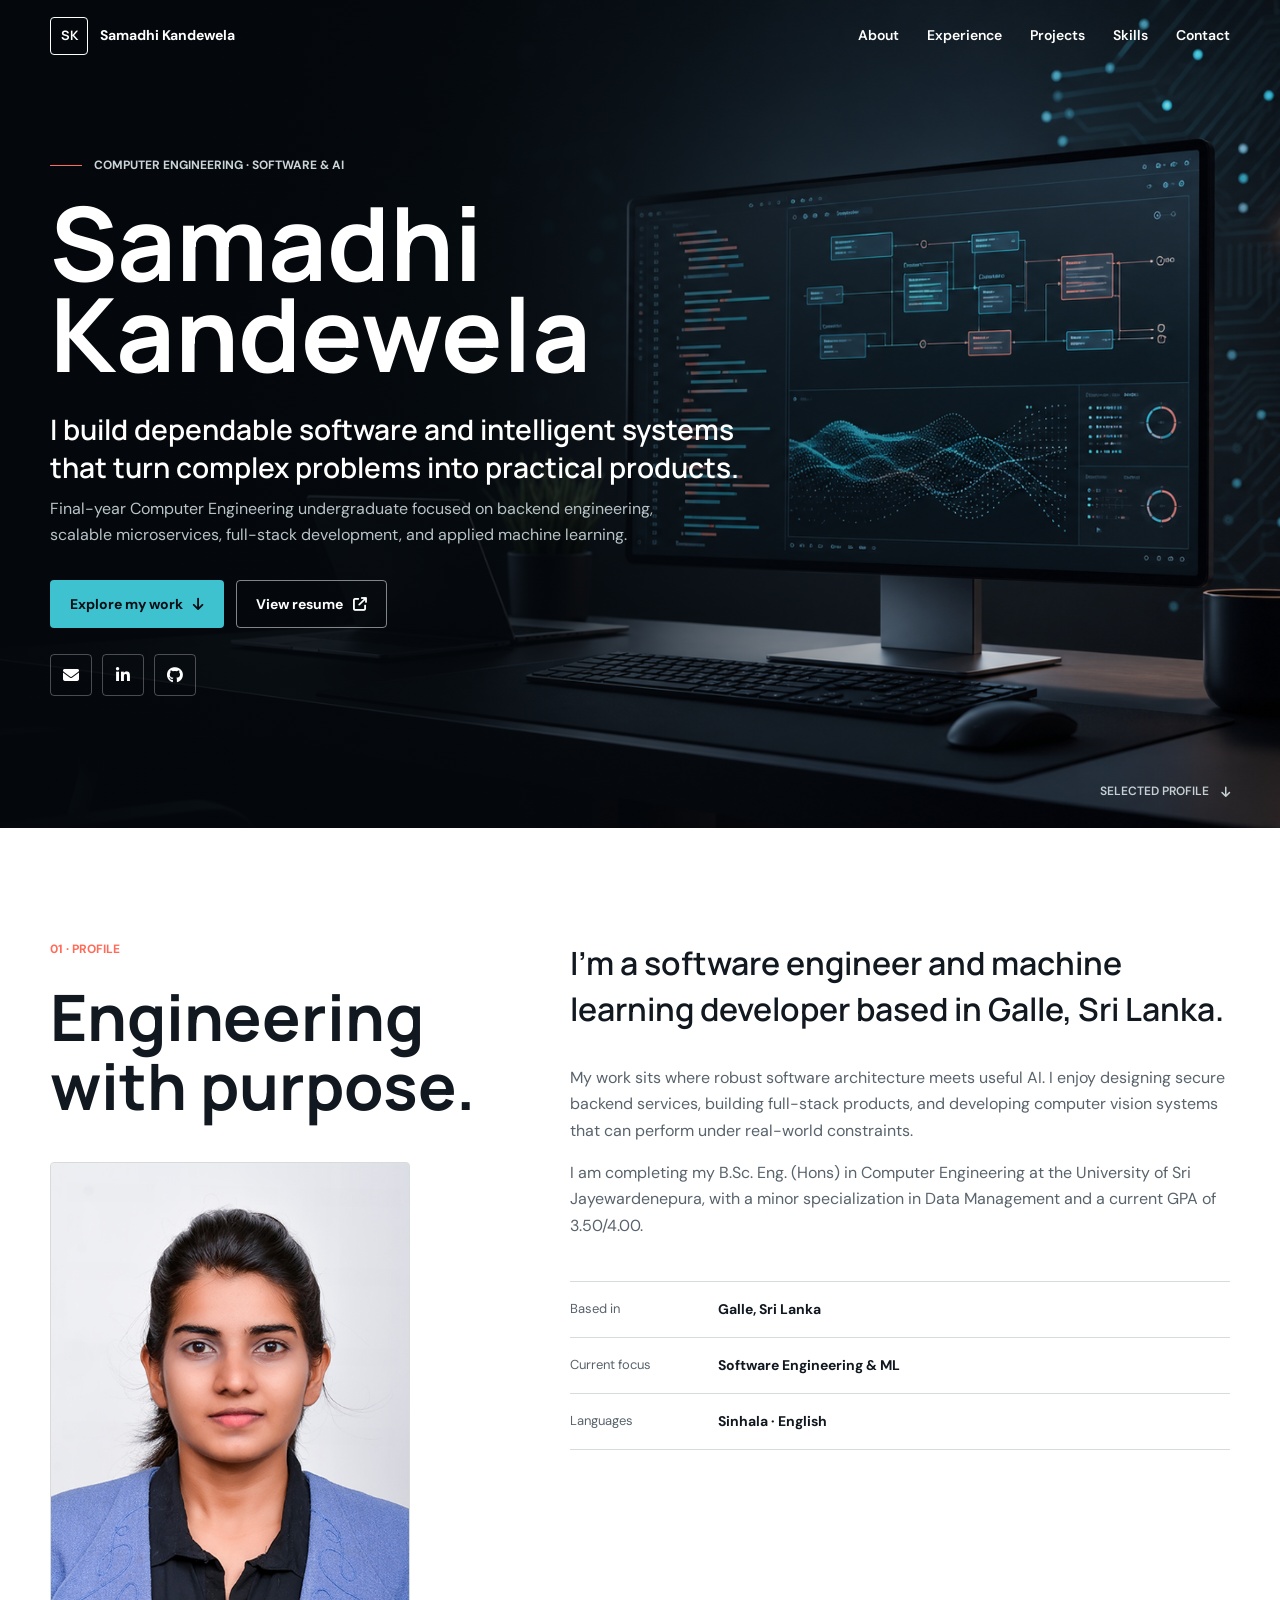
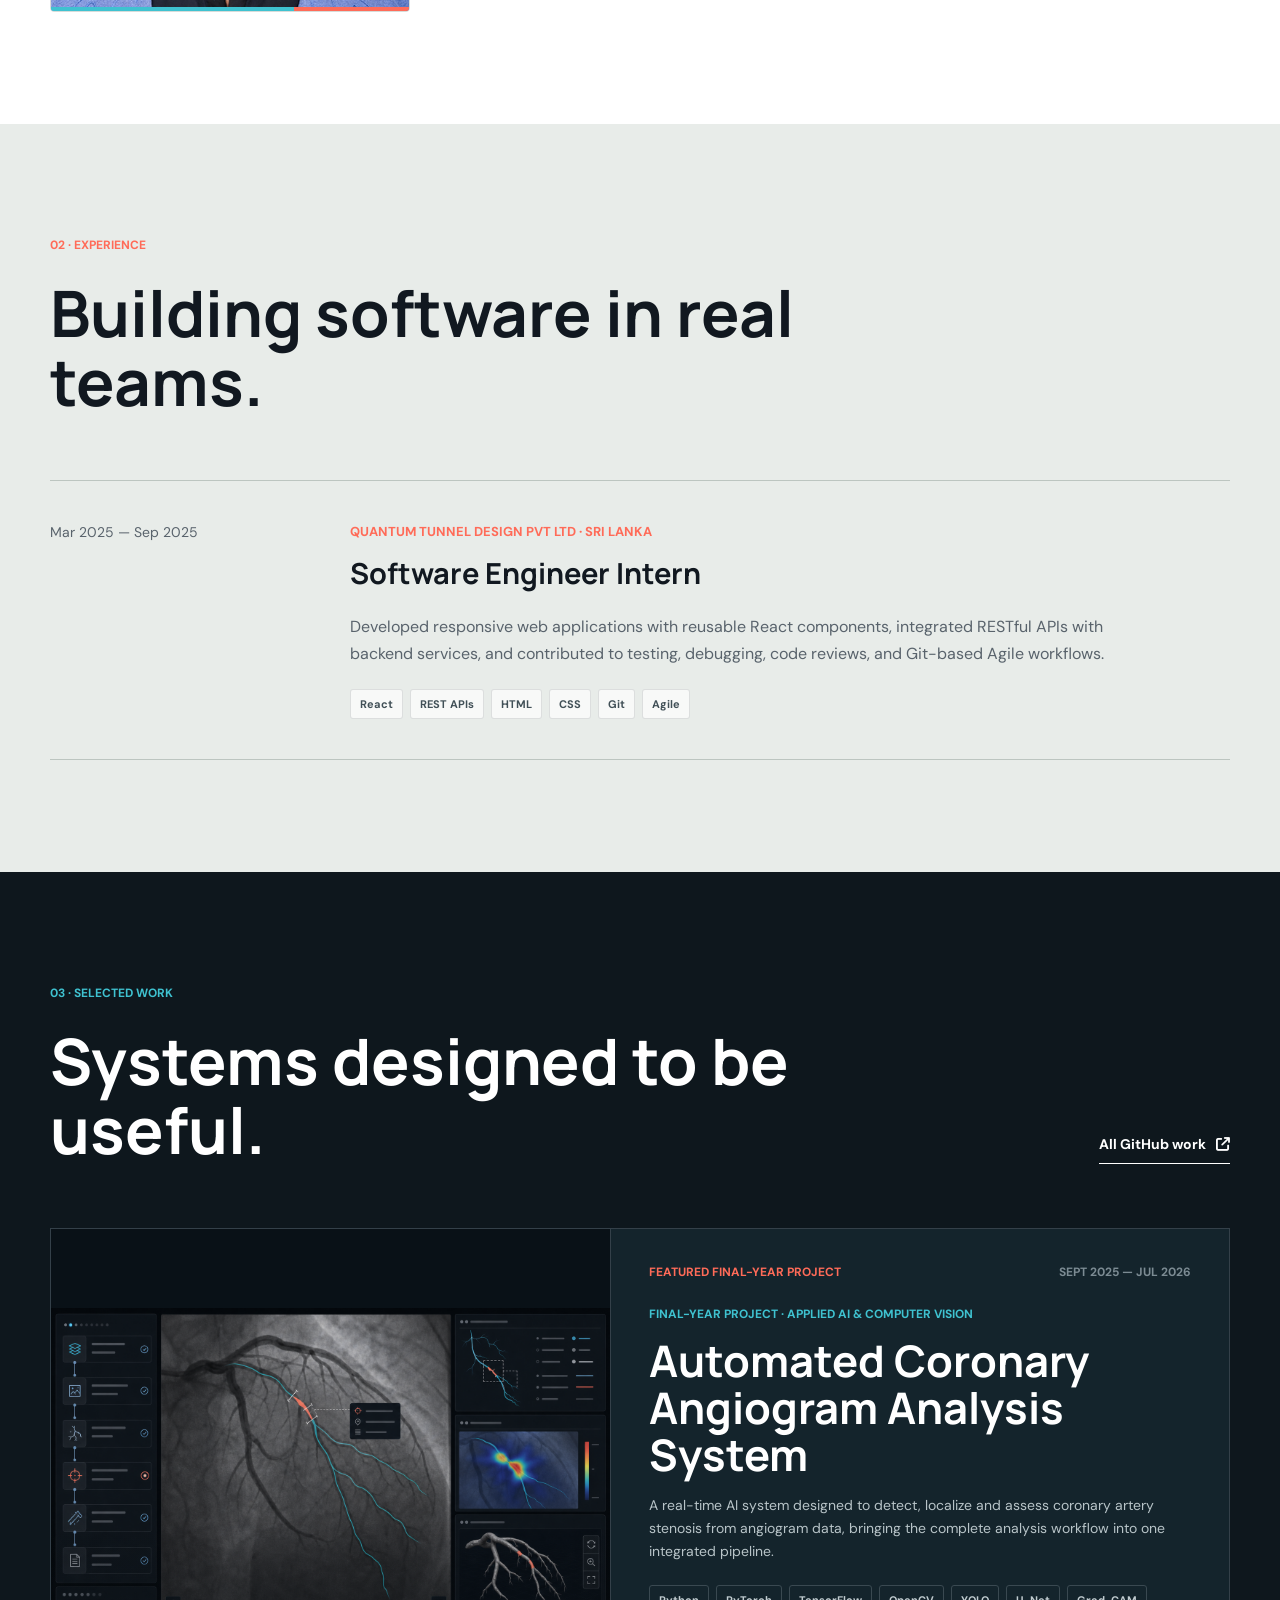
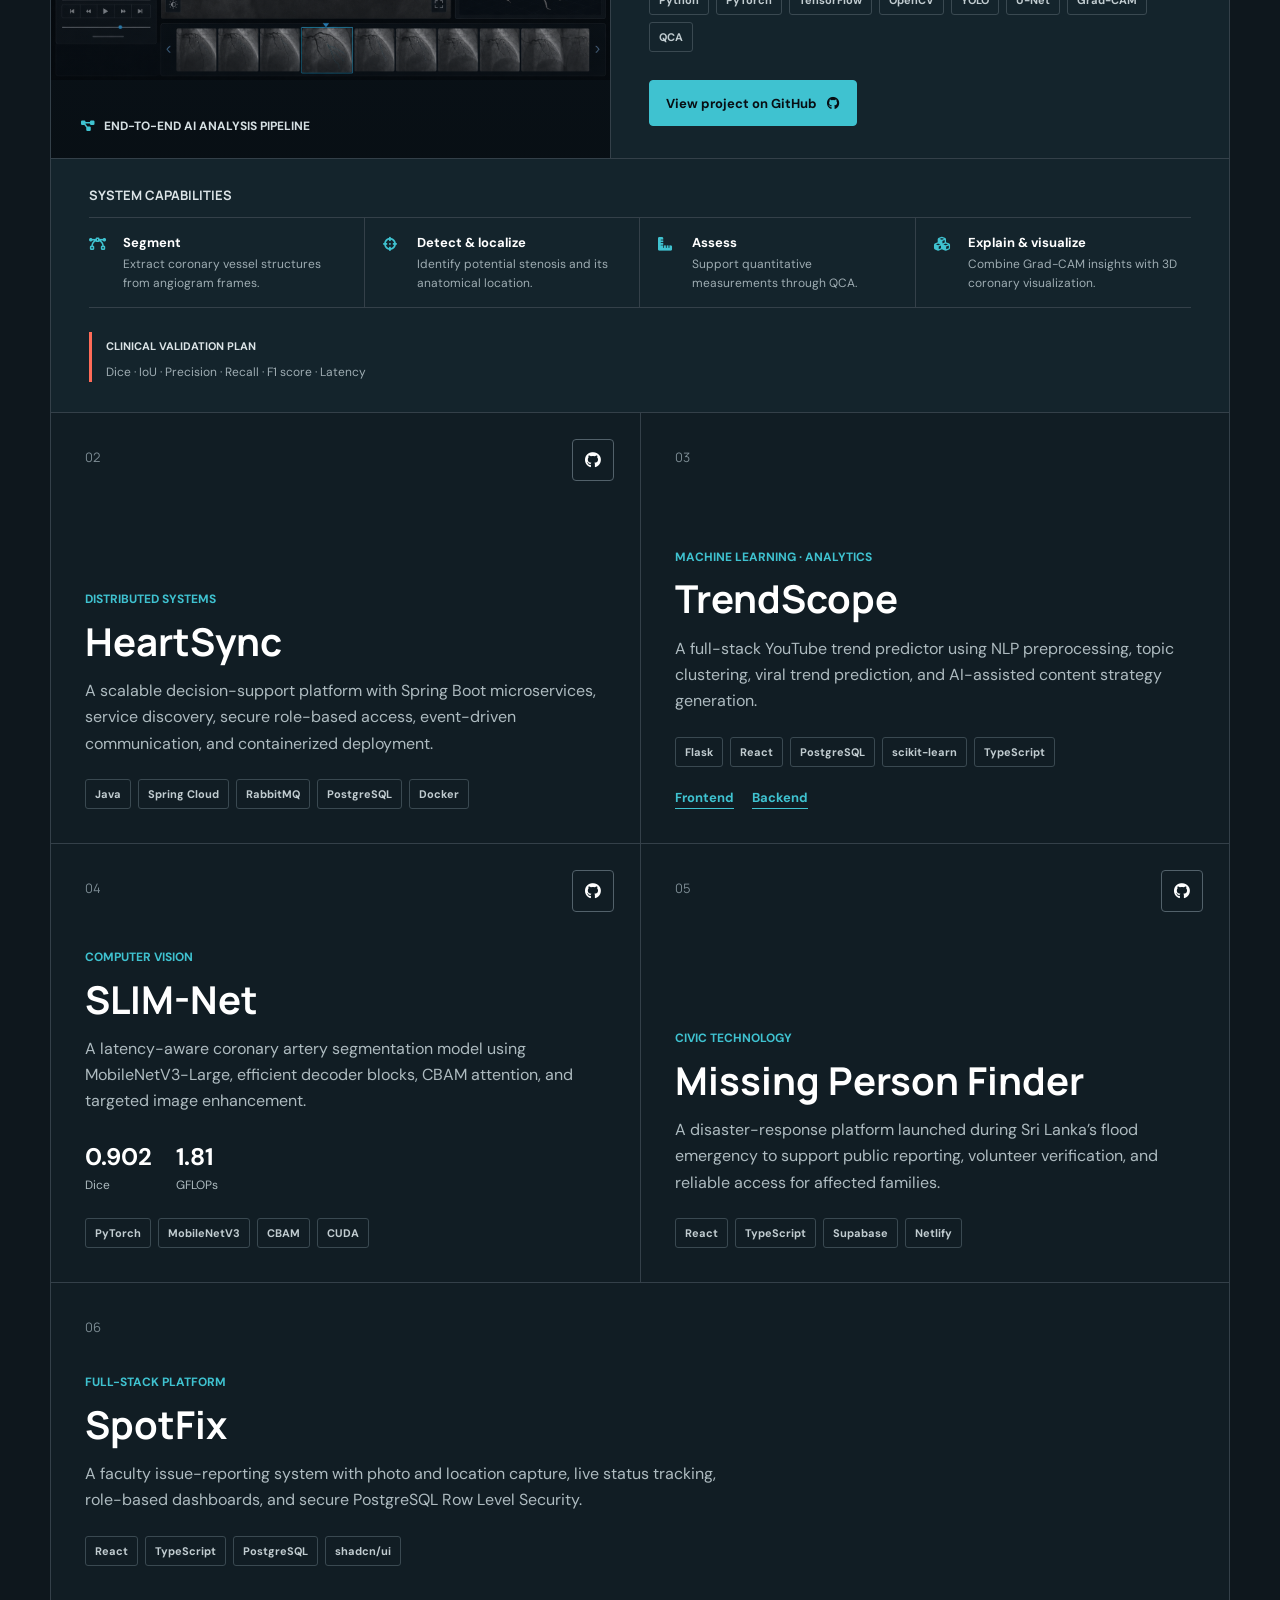
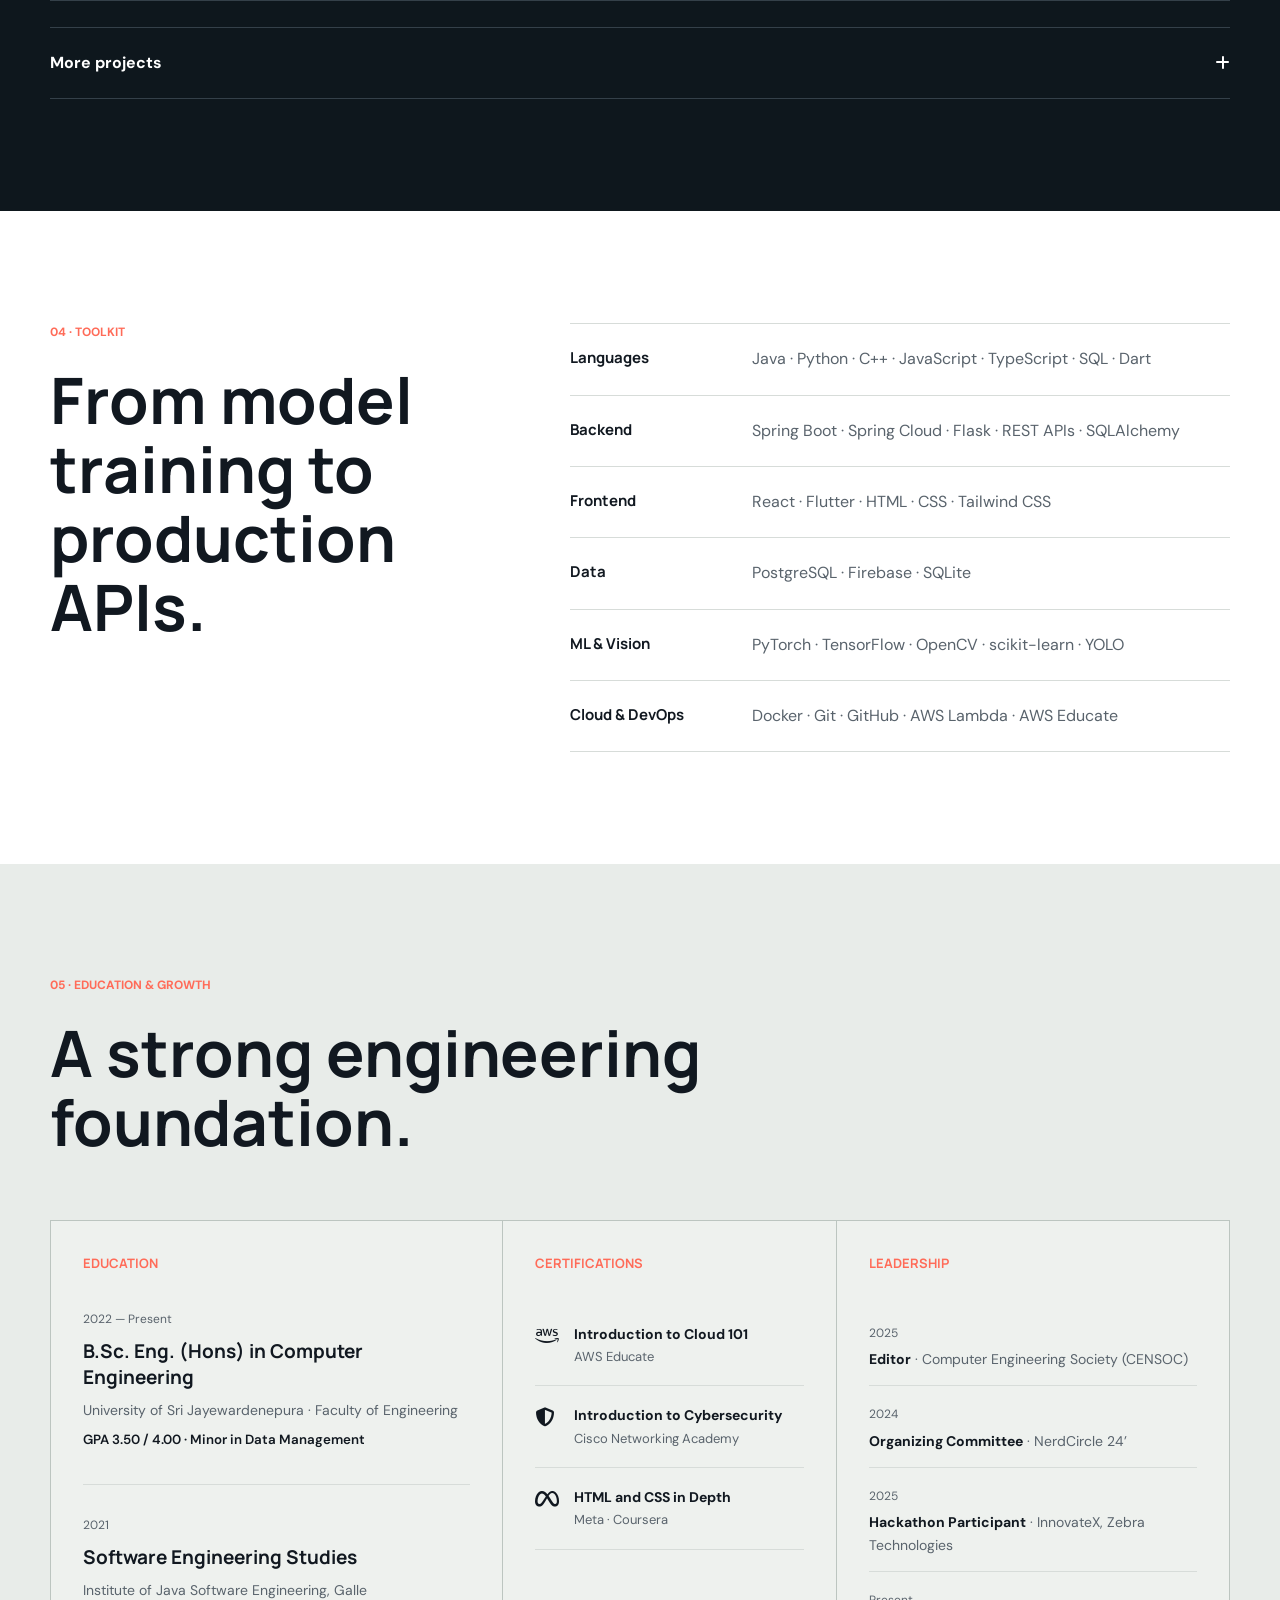
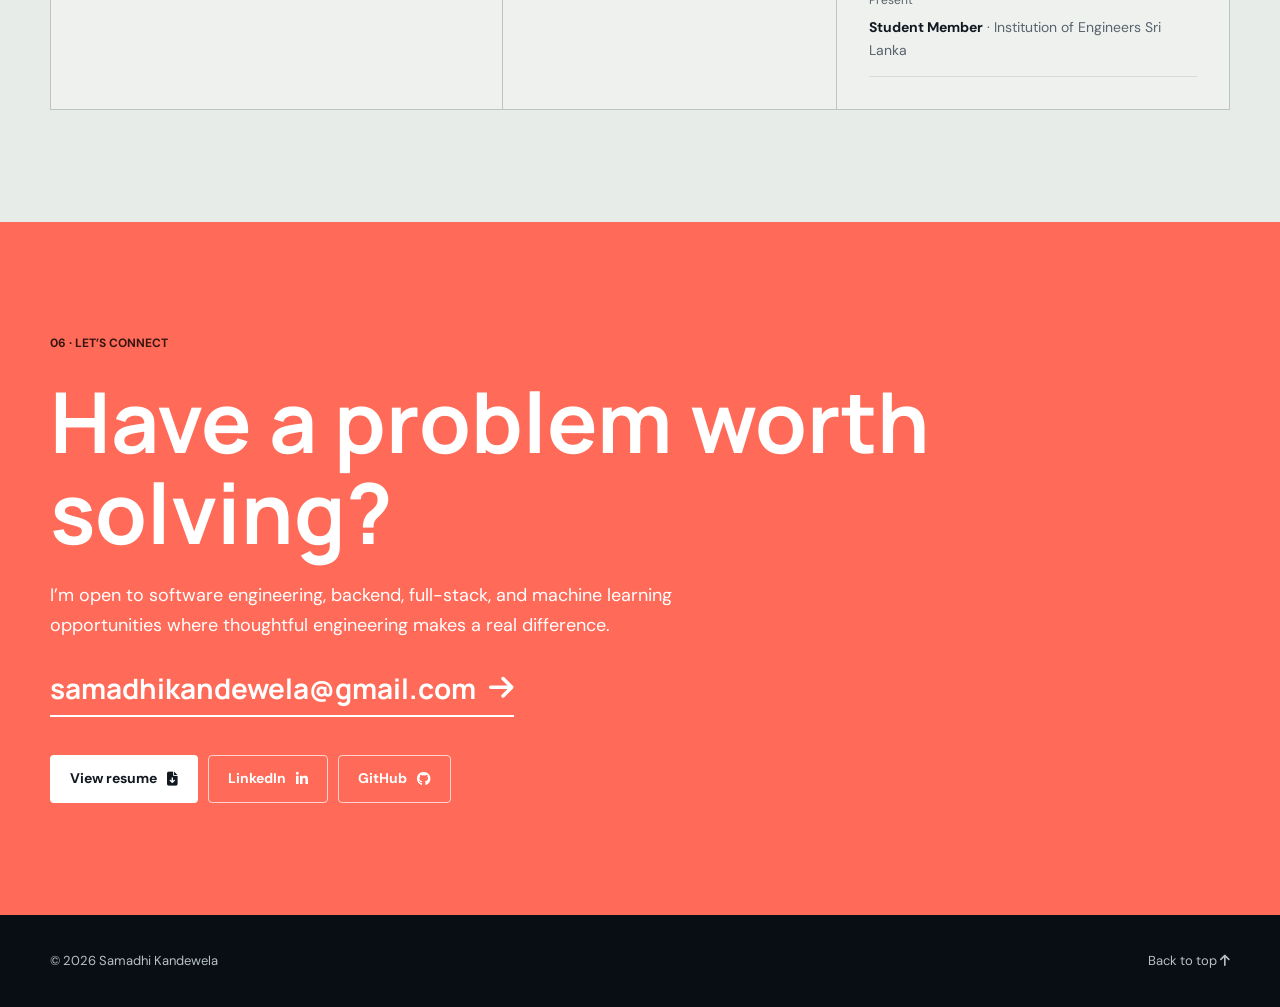
==== commit 50501258: "Create Samadhi Kandewela portfolio" ====
--- a/index.html
+++ b/index.html
@@ -1,763 +1,303 @@
 <!DOCTYPE html>
 <html lang="en">
-
 <head>
   <meta charset="UTF-8">
   <meta name="viewport" content="width=device-width, initial-scale=1.0">
-  <title>Mayura Manawadu | PhD Candidate · Mixed Reality</title>
-  <meta name="author" content="Mayura Manawadu">
-  <meta name="description" content="PhD Candidate at the University of Melbourne specializing in Mixed Reality, Computer Vision, and AI.">
-  <link rel="shortcut icon" href="images/minion.png" type="image/png">
-  <link rel="stylesheet" href="stylesheet.css">
+  <meta name="description" content="Portfolio of Samadhi Kandewela, a Computer Engineering undergraduate building scalable software and applied AI systems.">
+  <meta name="author" content="Samadhi Kandewela">
+  <meta name="theme-color" content="#0a1015">
+  <title>Samadhi Kandewela | Software Engineer &amp; ML Developer</title>
   <link rel="preconnect" href="https://fonts.googleapis.com">
   <link rel="preconnect" href="https://fonts.gstatic.com" crossorigin>
-  <link href="https://fonts.googleapis.com/css2?family=Inter:wght@300;400;500;600;700&family=JetBrains+Mono:wght@400;500&display=swap" rel="stylesheet">
-  <link rel="stylesheet" href="https://cdnjs.cloudflare.com/ajax/libs/font-awesome/6.4.0/css/all.min.css">
+  <link href="https://fonts.googleapis.com/css2?family=DM+Sans:wght@400;500;600;700&amp;family=Manrope:wght@500;600;700;800&amp;display=swap" rel="stylesheet">
+  <link rel="stylesheet" href="https://cdnjs.cloudflare.com/ajax/libs/font-awesome/6.5.2/css/all.min.css">
+  <link rel="stylesheet" href="stylesheet.css">
 </head>
-
 <body>
-  <canvas id="bg-canvas"></canvas>
-
-  <nav class="navbar">
-    <div class="nav-container">
-      <a href="#home" class="nav-logo">
-        <span class="logo-bracket">[</span><span class="logo-text">MM</span><span class="logo-bracket">]</span>
+  <a class="skip-link" href="#main-content">Skip to content</a>
+
+  <header class="site-header" id="top">
+    <nav class="nav-shell" aria-label="Main navigation">
+      <a class="brand" href="#home" aria-label="Samadhi Kandewela, home">
+        <span class="brand-mark">SK</span>
+        <span class="brand-name">Samadhi Kandewela</span>
       </a>
-      <ul class="nav-menu">
-        <li class="nav-item"><a href="#home" class="nav-link active">Home</a></li>
-        <li class="nav-item"><a href="#research" class="nav-link">Research</a></li>
-        <li class="nav-item"><a href="#news" class="nav-link">News</a></li>
-        <li class="nav-item"><a href="#publications" class="nav-link">Publications</a></li>
-        <li class="nav-item"><a href="#projects" class="nav-link">Projects</a></li>
-        <li class="nav-item"><a href="#blog" class="nav-link">Blog</a></li>
-        <li class="nav-item"><a href="#contact" class="nav-link">Contact</a></li>
-      </ul>
-      <div class="hamburger">
-        <span class="bar"></span>
-        <span class="bar"></span>
-        <span class="bar"></span>
-      </div>
-    </div>
-  </nav>
-
-  <main>
-    <!-- HOME SECTION -->
-    <section id="home" class="section hero-section">
-      <div class="container home-container">
-        <div class="home-text">
-          <div class="status-badge animate-text">
-            <span class="status-dot"></span>
-            Open to Collaboration
-          </div>
-          <h1 class="animate-text delay-1">
-            Hi, I'm<br>
-            <span class="highlight-text">Mayura Manawadu</span>
-          </h1>
-          <h2 class="animate-text delay-2" style="min-height: 1.6em;">
-            <span class="typed-text"></span><span class="cursor">&nbsp;</span>
-          </h2>
-          <p class="animate-text delay-3">
-            I research <span class="inline-highlight">mixed reality</span> using panoramic RGB-D captures,
-            enabling reliable interaction and smooth navigation in real-world 360° scenes —
-            depth-based occlusion, contact, collision, and novel view synthesis for
-            free movement through panoramic environments.
-          </p>
-          <div class="home-actions animate-text delay-4">
-            <a href="#publications" class="btn btn-primary">View Research</a>
-            <a href="assets/cv.pdf" class="btn btn-secondary" target="_blank">
-              <i class="fas fa-download"></i> Download CV
-            </a>
-          </div>
-          <div class="social-links animate-text delay-5">
-            <a href="mailto:mmayurapavan@gmail.com" title="Email"><i class="fas fa-envelope"></i></a>
-            <a href="https://scholar.google.com/citations?user=5gONoloAAAAJ&hl=en" target="_blank" title="Google Scholar"><i class="fas fa-graduation-cap"></i></a>
-            <a href="https://www.linkedin.com/in/mayuramanawadu/" target="_blank" title="LinkedIn"><i class="fab fa-linkedin"></i></a>
-            <a href="https://twitter.com/mayura_pavan" target="_blank" title="Twitter"><i class="fab fa-twitter"></i></a>
-            <a href="https://github.com/mayura1996" target="_blank" title="GitHub"><i class="fab fa-github"></i></a>
-          </div>
-        </div>
-        <div class="home-image animate-img">
-          <div class="image-frame">
-            <div class="frame-corner tl"></div>
-            <div class="frame-corner tr"></div>
-            <div class="frame-corner bl"></div>
-            <div class="frame-corner br"></div>
-            <img src="images/Me.jpeg" alt="Mayura Manawadu">
-          </div>
-          <div class="affiliation-badge">
-            <i class="fas fa-university"></i>
-            <span>University of Melbourne</span>
-          </div>
-        </div>
-      </div>
-
-      <!-- Stats Row -->
-      <div class="stats-row animate-text delay-5">
-        <a href="https://scholar.google.com/citations?user=5gONoloAAAAJ&hl=en" target="_blank" class="stat-item stat-link" title="View on Google Scholar">
-          <span class="stat-number" data-target="28">0</span>
-          <span class="stat-label">Citations</span>
-        </a>
-        <div class="stat-divider"></div>
-        <div class="stat-item">
-          <span class="stat-number" data-target="8">0</span>
-          <span class="stat-label">Publications</span>
-        </div>
-        <div class="stat-divider"></div>
-        <div class="stat-item">
-          <span class="stat-number" data-target="2">0</span>
-          <span class="stat-label">h-index</span>
-        </div>
-        <div class="stat-divider"></div>
-        <div class="stat-item">
-          <span class="stat-number" data-target="6">0</span>
-          <span class="stat-label">Projects</span>
-        </div>
-        <div class="stat-divider"></div>
-        <div class="stat-item">
-          <span class="stat-number" data-target="3">0</span>
-          <span class="stat-label">Research Areas</span>
-        </div>
-      </div>
-    </section>
-
-    <!-- RESEARCH SECTION -->
-    <section id="research" class="section research-section">
-      <div class="container">
-        <div class="section-header reveal">
-          <span class="section-label">// focus areas</span>
-          <h2 class="section-title">Research</h2>
-        </div>
-
-        <div class="research-grid">
-          <div class="research-card primary-card reveal">
-            <div class="research-icon">
-              <i class="fas fa-vr-cardboard"></i>
-            </div>
-            <h3>Mixed Reality</h3>
-            <p>Enabling natural interaction between virtual objects and panoramic real-world environments — depth-based occlusion, contact, and collision in 360° scenes captured with RGB-D.</p>
-            <div class="research-tags">
-              <span class="tag">360° Imaging</span>
-              <span class="tag">Occlusion</span>
-              <span class="tag">RGB-D</span>
-              <span class="tag">LiDAR</span>
-            </div>
-          </div>
-
-          <div class="research-card reveal">
-            <div class="research-icon">
-              <i class="fas fa-cube"></i>
-            </div>
-            <h3>Computer Vision</h3>
-            <p>6DoF pose estimation from single RGB images in uncontrolled environments, focal length estimation, and 3D scene understanding for robotics and AR.</p>
-            <div class="research-tags">
-              <span class="tag">6DoF Pose</span>
-              <span class="tag">Depth Est.</span>
-              <span class="tag">CAD Retrieval</span>
-            </div>
-          </div>
-
-          <div class="research-card reveal">
-            <div class="research-icon">
-              <i class="fas fa-route"></i>
-            </div>
-            <h3>Novel View Synthesis</h3>
-            <p>Generating intermediate views for smooth free-roaming navigation between panoramic nodes — moving through captured scenes rather than teleporting between fixed viewpoints.</p>
-            <div class="research-tags">
-              <span class="tag">NeRF</span>
-              <span class="tag">View Synthesis</span>
-              <span class="tag">Navigation</span>
-            </div>
-          </div>
-        </div>
-
-        <!-- Research Pipeline -->
-        <div class="research-pipeline reveal">
-          <div class="pipeline-step">
-            <div class="pipeline-icon"><i class="fas fa-camera-retro"></i></div>
-            <span>360° RGB-D Capture</span>
-          </div>
-          <div class="pipeline-arrow"><i class="fas fa-chevron-right"></i></div>
-          <div class="pipeline-step">
-            <div class="pipeline-icon"><i class="fas fa-layer-group"></i></div>
-            <span>Depth Fusion</span>
-          </div>
-          <div class="pipeline-arrow"><i class="fas fa-chevron-right"></i></div>
-          <div class="pipeline-step">
-            <div class="pipeline-icon"><i class="fas fa-project-diagram"></i></div>
-            <span>Scene Graph</span>
-          </div>
-          <div class="pipeline-arrow"><i class="fas fa-chevron-right"></i></div>
-          <div class="pipeline-step">
-            <div class="pipeline-icon"><i class="fas fa-vr-cardboard"></i></div>
-            <span>MR Interaction</span>
-          </div>
-        </div>
-      </div>
-    </section>
-
-    <!-- NEWS SECTION -->
-    <section id="news" class="section">
-      <div class="container">
-        <div class="section-header reveal">
-          <span class="section-label">// latest updates</span>
-          <h2 class="section-title">News</h2>
-        </div>
-        <div class="scroll-section reveal">
-          <div class="news-timeline">
-
-            <div class="news-item">
-              <div class="news-dot"></div>
-              <div class="news-date-label">Oct 2025</div>
-              <div class="news-card">
-                <span class="news-badge badge-paper">Paper</span>
-                <h3>TARAR at IEEE ISMAR-Adjunct 2025</h3>
-                <p>Paper accepted and presented at the IEEE International Symposium on Mixed and Augmented Reality Adjunct, Daejeon, South Korea.</p>
+      <button class="menu-toggle" type="button" aria-label="Open navigation" aria-expanded="false" aria-controls="nav-links">
+        <i class="fa-solid fa-bars" aria-hidden="true"></i>
+      </button>
+      <div class="nav-links" id="nav-links">
+        <a href="#about">About</a>
+        <a href="#experience">Experience</a>
+        <a href="#projects">Projects</a>
+        <a href="#skills">Skills</a>
+        <a href="#contact">Contact</a>
+      </div>
+    </nav>
+  </header>
+
+  <main id="main-content">
+    <section class="hero" id="home" aria-labelledby="hero-title">
+      <img class="hero-media" src="images/software-engineering-hero.png" alt="Modern software engineering workstation displaying code and system architecture">
+      <div class="hero-shade"></div>
+      <div class="hero-content">
+        <p class="eyebrow"><span></span> Computer Engineering · Software &amp; AI</p>
+        <h1 id="hero-title">Samadhi<br>Kandewela</h1>
+        <p class="hero-role">I build dependable software and intelligent systems that turn complex problems into practical products.</p>
+        <p class="hero-summary">Final-year Computer Engineering undergraduate focused on backend engineering, scalable microservices, full-stack development, and applied machine learning.</p>
+        <div class="hero-actions">
+          <a class="button button-primary" href="#projects">Explore my work <i class="fa-solid fa-arrow-down" aria-hidden="true"></i></a>
+          <a class="button button-ghost" href="assets/Samadhi-Kandewela-Resume.pdf" target="_blank" rel="noopener">View resume <i class="fa-solid fa-arrow-up-right-from-square" aria-hidden="true"></i></a>
+        </div>
+        <div class="hero-links" aria-label="Social links">
+          <a href="mailto:samadhikandewela@gmail.com" aria-label="Email Samadhi"><i class="fa-solid fa-envelope" aria-hidden="true"></i></a>
+          <a href="https://www.linkedin.com/in/samadhi-kandewela-3a6786298/" target="_blank" rel="noopener" aria-label="Samadhi on LinkedIn"><i class="fa-brands fa-linkedin-in" aria-hidden="true"></i></a>
+          <a href="https://github.com/Samadhi-Kandewela" target="_blank" rel="noopener" aria-label="Samadhi on GitHub"><i class="fa-brands fa-github" aria-hidden="true"></i></a>
+        </div>
+      </div>
+      <a class="hero-next" href="#about" aria-label="Continue to about section">
+        <span>Selected profile</span><i class="fa-solid fa-arrow-down" aria-hidden="true"></i>
+      </a>
+    </section>
+
+    <section class="section about-section" id="about">
+      <div class="section-shell split-layout">
+        <div class="section-heading reveal">
+          <p class="section-kicker">01 · Profile</p>
+          <h2>Engineering with purpose.</h2>
+          <figure class="profile-portrait">
+            <img src="images/samadhi-kandewela.jpg" alt="Portrait of Samadhi Kandewela">
+          </figure>
+        </div>
+        <div class="about-copy reveal">
+          <p class="lead">I’m a software engineer and machine learning developer based in Galle, Sri Lanka.</p>
+          <p>My work sits where robust software architecture meets useful AI. I enjoy designing secure backend services, building full-stack products, and developing computer vision systems that can perform under real-world constraints.</p>
+          <p>I am completing my B.Sc. Eng. (Hons) in Computer Engineering at the University of Sri Jayewardenepura, with a minor specialization in Data Management and a current GPA of 3.50/4.00.</p>
+          <div class="profile-facts">
+            <div><span>Based in</span><strong>Galle, Sri Lanka</strong></div>
+            <div><span>Current focus</span><strong>Software Engineering &amp; ML</strong></div>
+            <div><span>Languages</span><strong>Sinhala · English</strong></div>
+          </div>
+        </div>
+      </div>
+    </section>
+
+    <section class="section experience-section" id="experience">
+      <div class="section-shell">
+        <div class="section-heading reveal">
+          <p class="section-kicker">02 · Experience</p>
+          <h2>Building software in real teams.</h2>
+        </div>
+        <article class="experience-row reveal">
+          <div class="experience-period">Mar 2025 — Sep 2025</div>
+          <div class="experience-main">
+            <p class="experience-company">Quantum Tunnel Design Pvt Ltd · Sri Lanka</p>
+            <h3>Software Engineer Intern</h3>
+            <p>Developed responsive web applications with reusable React components, integrated RESTful APIs with backend services, and contributed to testing, debugging, code reviews, and Git-based Agile workflows.</p>
+            <div class="tag-list" aria-label="Technologies used">
+              <span>React</span><span>REST APIs</span><span>HTML</span><span>CSS</span><span>Git</span><span>Agile</span>
+            </div>
+          </div>
+        </article>
+      </div>
+    </section>
+
+    <section class="section projects-section" id="projects">
+      <div class="section-shell">
+        <div class="section-heading projects-heading reveal">
+          <div>
+            <p class="section-kicker">03 · Selected work</p>
+            <h2>Systems designed to be useful.</h2>
+          </div>
+          <a class="text-link" href="https://github.com/Samadhi-Kandewela" target="_blank" rel="noopener">All GitHub work <i class="fa-solid fa-arrow-up-right-from-square" aria-hidden="true"></i></a>
+        </div>
+
+        <div class="project-grid">
+          <article class="project-card project-featured reveal" id="coronary-analysis">
+            <div class="featured-project-media">
+              <img src="images/coronary-analysis-system.png" alt="Conceptual interface showing vessel segmentation, stenosis localization, explainability and 3D coronary visualization">
+              <p><i class="fa-solid fa-diagram-project" aria-hidden="true"></i> End-to-end AI analysis pipeline</p>
+            </div>
+            <div class="featured-project-content">
+              <div class="featured-project-main">
+                <div class="project-meta">
+                  <span>Featured final-year project</span>
+                  <time datetime="2025-09">Sept 2025 — Jul 2026</time>
+                </div>
+                <p class="project-type">Final-year project · Applied AI &amp; computer vision</p>
+                <h3>Automated Coronary Angiogram Analysis System</h3>
+                <p class="project-description">A real-time AI system designed to detect, localize and assess coronary artery stenosis from angiogram data, bringing the complete analysis workflow into one integrated pipeline.</p>
+                <div class="tag-list" aria-label="Core technologies">
+                  <span>Python</span><span>PyTorch</span><span>TensorFlow</span><span>OpenCV</span><span>YOLO</span><span>U-Net</span><span>Grad-CAM</span><span>QCA</span>
+                </div>
+                <a class="project-cta" href="https://github.com/Samadhi-Kandewela/angio-ai" target="_blank" rel="noopener">View project on GitHub <i class="fa-brands fa-github" aria-hidden="true"></i></a>
               </div>
-            </div>
-
-            <div class="news-item">
-              <div class="news-dot"></div>
-              <div class="news-date-label">May 2025</div>
-              <div class="news-card">
-                <span class="news-badge badge-milestone">Milestone</span>
-                <h3>Started PhD at University of Melbourne</h3>
-                <p>Commenced PhD research at the University of Melbourne, focusing on Mixed Reality with panoramic RGB-D imaging and novel view synthesis.</p>
-              </div>
-            </div>
-
-            <div class="news-item">
-              <div class="news-dot"></div>
-              <div class="news-date-label">May 2025</div>
-              <div class="news-card">
-                <span class="news-badge badge-milestone">Award</span>
-                <h3>Melbourne Research Scholarship</h3>
-                <p>Awarded the Melbourne Research Scholarship to support full-time PhD candidature at the University of Melbourne.</p>
-              </div>
-            </div>
-
-            <div class="news-item">
-              <div class="news-dot"></div>
-              <div class="news-date-label">Feb 2025</div>
-              <div class="news-card">
-                <span class="news-badge badge-milestone">Milestone</span>
-                <h3>MSc Completed — GPA 4.3/4.3</h3>
-                <p>Completed Master of Science at Kyungpook National University, South Korea. Thesis: A Decoupled Approach of 6DoF Object Pose and Camera Focal Length Estimation from Single RGB Image.</p>
-              </div>
-            </div>
-
-            <div class="news-item">
-              <div class="news-dot"></div>
-              <div class="news-date-label">Dec 2024</div>
-              <div class="news-card">
-                <span class="news-badge badge-demo">Demo</span>
-                <h3>Open Day Demo — University of Melbourne</h3>
-                <p>Showcased our latest Mixed Reality navigation system at the University of Melbourne Open Day, demonstrating panoramic RGB-D interaction.</p>
-              </div>
-            </div>
-
-            <div class="news-item">
-              <div class="news-dot"></div>
-              <div class="news-date-label">May 2024</div>
-              <div class="news-card">
-                <span class="news-badge badge-paper">Paper</span>
-                <h3>ICRA 2024 Workshop — Yokohama, Japan</h3>
-                <p>Presented work on 6DoF pose and focal length estimation at the Workshop on 3D Visual Representations for Robot Manipulation, ICRA 2024.</p>
-              </div>
-            </div>
-
-            <div class="news-item">
-              <div class="news-dot"></div>
-              <div class="news-date-label">Mar 2023</div>
-              <div class="news-card">
-                <span class="news-badge badge-milestone">Milestone</span>
-                <h3>KINGS Scholarship — Kyungpook National University</h3>
-                <p>Awarded the KINGS Scholarship to pursue an MSc in Electronic &amp; Electrical Engineering (AI &amp; Signal Processing) at Kyungpook National University, South Korea.</p>
-              </div>
-            </div>
-
-            <div class="news-item">
-              <div class="news-dot"></div>
-              <div class="news-date-label">Jul 2022</div>
-              <div class="news-card">
-                <span class="news-badge badge-milestone">Award</span>
-                <h3>Gold Medalist — University of Sri Jayewardenepura</h3>
-                <p>Awarded Gold Medal at the 48th Convocation for outstanding undergraduate academic and extracurricular performance in Computer Engineering.</p>
-              </div>
-            </div>
-
-            <div class="news-item">
-              <div class="news-dot"></div>
-              <div class="news-date-label">Feb 2021</div>
-              <div class="news-card">
-                <span class="news-badge badge-paper">Award</span>
-                <h3>Best Track Paper — ICARC 2021</h3>
-                <p>Received Best Track Paper Award in the Data Science &amp; Applications track at the International Conference on Advanced Research in Computing, Sabaragamuwa, Sri Lanka.</p>
-              </div>
-            </div>
-
-          </div>
-          <div class="scroll-hint"><span>scroll for more</span> <i class="fas fa-chevron-down"></i></div>
-        </div>
-      </div>
-    </section>
-
-    <!-- PUBLICATIONS SECTION -->
-    <section id="publications" class="section">
-      <div class="container">
-        <div class="section-header reveal">
-          <span class="section-label">// academic work</span>
-          <h2 class="section-title">Publications</h2>
-        </div>
-        <div class="scroll-section reveal">
-        <div class="publication-list">
-
-          <div class="publication-item">
-            <div class="pub-meta">
-              <span class="pub-year">2026</span>
-              <span class="pub-type workshop">Poster</span>
-            </div>
-            <div class="pub-details">
-              <h3>Free-View XR Tours Using 3D Gaussian Splatting with an Avatar Guide</h3>
-              <p class="authors"><strong>M Manawadu</strong>, SW Jeong, L Li, B Chen, T Rhee</p>
-              <p class="venue"><i class="fas fa-map-marker-alt"></i> IEEE VR 2026 · 33rd IEEE Conf. on Virtual Reality and 3D User Interfaces · Daegu, Korea</p>
-              <div class="pub-links">
-                <a href="projects/xr-tours/index.html" class="pub-link">
-                  <i class="fas fa-link"></i> Project
-                </a>
-                <a href="https://www.youtube.com/watch?v=Od2wjh4ugUk" class="pub-link" target="_blank">
-                  <i class="fab fa-youtube"></i> Video
-                </a>
-              </div>
-            </div>
-          </div>
-
-          <div class="publication-item">
-            <div class="pub-meta">
-              <span class="pub-year">2025</span>
-              <span class="pub-type conference">Conference</span>
-            </div>
-            <div class="pub-details">
-              <h3>TARAR: An Intelligent Tour Guide Avatar for Mobile Real-Time Augmented Reality in Heritage Sites</h3>
-              <p class="authors"><strong>M Manawadu</strong>, C Weerasooriya, G Chathuranga, M Wijesinghe, S Wijayarathne, P Perera, T Rhee, U Wijenayake</p>
-              <p class="venue"><i class="fas fa-map-marker-alt"></i> IEEE ISMAR-Adjunct 2025</p>
-              <div class="pub-links">
-                <a href="https://doi.org/10.1109/ISMAR-Adjunct68609.2025.00012" class="pub-link" target="_blank">
-                  <i class="fas fa-file-pdf"></i> Paper
-                </a>
-              </div>
-            </div>
-          </div>
-
-          <div class="publication-item">
-            <div class="pub-meta">
-              <span class="pub-year">2025</span>
-              <span class="pub-type journal">Journal</span>
-            </div>
-            <div class="pub-details">
-              <h3>6-DoF Pose Estimation from Single RGB Image and CAD Model Retrieval Using Feature Similarity Measurement</h3>
-              <p class="authors">S Park, WJ Jeong, <strong>M Manawadu</strong>, SY Park</p>
-              <p class="venue"><i class="fas fa-map-marker-alt"></i> Applied Sciences 15 (3)</p>
-              <div class="pub-links">
-                <a href="https://doi.org/10.3390/app15031501" class="pub-link" target="_blank">
-                  <i class="fas fa-file-pdf"></i> Paper
-                </a>
-              </div>
-            </div>
-          </div>
-
-          <div class="publication-item">
-            <div class="pub-meta">
-              <span class="pub-year">2024</span>
-              <span class="pub-type journal">Journal</span>
-            </div>
-            <div class="pub-details">
-              <h3>6DoF Object Pose and Focal Length Estimation from Single RGB Images in Uncontrolled Environments</h3>
-              <p class="authors"><strong>M Manawadu</strong>, SY Park</p>
-              <p class="venue"><i class="fas fa-map-marker-alt"></i> Sensors 24 (17), 5474</p>
-              <div class="pub-links">
-                <a href="https://doi.org/10.3390/s24175474" class="pub-link" target="_blank">
-                  <i class="fas fa-file-pdf"></i> Paper
-                </a>
-              </div>
-            </div>
-          </div>
-
-          <div class="publication-item">
-            <div class="pub-meta">
-              <span class="pub-year">2024</span>
-              <span class="pub-type workshop">Workshop</span>
-            </div>
-            <div class="pub-details">
-              <h3>Enhancing 6DoF Pose and Focal Length Estimation from Uncontrolled RGB Images for Robotics Vision</h3>
-              <p class="authors"><strong>M Manawadu</strong>, SY Park</p>
-              <p class="venue"><i class="fas fa-map-marker-alt"></i> ICRA 2024 · Workshop on 3D Visual Representations</p>
-              <div class="pub-links">
-                <a href="https://openreview.net/forum?id=86w2P8g7tI" class="pub-link" target="_blank">
-                  <i class="fas fa-file-pdf"></i> Paper
-                </a>
-              </div>
-            </div>
-          </div>
-
-          <div class="publication-item">
-            <div class="pub-meta">
-              <span class="pub-year">2024</span>
-              <span class="pub-type conference">Conference</span>
-            </div>
-            <div class="pub-details">
-              <h3>Advancing 6D Pose Estimation in Augmented Reality — Overcoming Projection Ambiguity with Uncontrolled Imagery</h3>
-              <p class="authors"><strong>M Manawadu</strong>, S Park, SY Park</p>
-              <p class="venue"><i class="fas fa-map-marker-alt"></i> IPIU 2024</p>
-              <div class="pub-links">
-                <a href="http://www.ipiu.or.kr/" class="pub-link" target="_blank">
-                  <i class="fas fa-external-link-alt"></i> Conference
-                </a>
-              </div>
-            </div>
-          </div>
-
-          <div class="publication-item">
-            <div class="pub-meta">
-              <span class="pub-year">2023</span>
-              <span class="pub-type conference">Conference</span>
-            </div>
-            <div class="pub-details">
-              <h3>Predictive Analysis of Accidents Based on US Accident Data</h3>
-              <p class="authors"><strong>M Manawadu</strong>, U Wijenayake</p>
-              <p class="venue"><i class="fas fa-map-marker-alt"></i> ICICM 2023</p>
-              <div class="pub-links">
-                <a href="https://arxiv.org/abs/2309.00908" class="pub-link" target="_blank">
-                  <i class="fas fa-file-pdf"></i> Paper
-                </a>
-              </div>
-            </div>
-          </div>
-
-          <div class="publication-item">
-            <div class="pub-meta">
-              <span class="pub-year">2021</span>
-              <span class="pub-type conference">Conference</span>
-            </div>
-            <div class="pub-details">
-              <h3>Voice-Assisted Real-Time Traffic Sign Recognition System Using Convolutional Neural Network</h3>
-              <p class="authors"><strong>M Manawadu</strong>, U Wijenayake</p>
-              <p class="venue"><i class="fas fa-map-marker-alt"></i> ICARC 2021</p>
-              <div class="pub-links">
-                <a href="https://repo.lib.sab.ac.lk/xmlui/handle/123456789/4156" class="pub-link" target="_blank">
-                  <i class="fas fa-file-pdf"></i> Paper
-                </a>
-              </div>
-            </div>
-          </div>
-
-        </div>
-        <div class="scroll-hint"><span>scroll for more</span> <i class="fas fa-chevron-down"></i></div>
-        </div>
-      </div>
-    </section>
-
-    <!-- PROJECTS SECTION -->
-    <section id="projects" class="section">
-      <div class="container">
-        <div class="section-header reveal">
-          <span class="section-label">// what i've built</span>
-          <h2 class="section-title">Projects</h2>
-        </div>
-        <div class="project-grid">
-
-          <div class="project-card reveal tilt-transition project-featured">
-            <div class="project-media">
-              <video muted autoplay loop playsinline>
-                <source src="projects/xr-tours/xrtours.mp4" type="video/mp4">
-              </video>
-              <div class="project-overlay">
-                <div class="project-links">
-                  <a href="projects/xr-tours/index.html"><i class="fas fa-link"></i> Project Page</a>
-                  <a href="https://www.youtube.com/watch?v=Od2wjh4ugUk" target="_blank"><i class="fab fa-youtube"></i> Video</a>
+              <div class="featured-project-details">
+                <h4>System capabilities</h4>
+                <ul class="capability-list">
+                  <li><i class="fa-solid fa-bezier-curve" aria-hidden="true"></i><span><strong>Segment</strong>Extract coronary vessel structures from angiogram frames.</span></li>
+                  <li><i class="fa-solid fa-crosshairs" aria-hidden="true"></i><span><strong>Detect &amp; localize</strong>Identify potential stenosis and its anatomical location.</span></li>
+                  <li><i class="fa-solid fa-ruler-combined" aria-hidden="true"></i><span><strong>Assess</strong>Support quantitative measurements through QCA.</span></li>
+                  <li><i class="fa-solid fa-cubes" aria-hidden="true"></i><span><strong>Explain &amp; visualize</strong>Combine Grad-CAM insights with 3D coronary visualization.</span></li>
+                </ul>
+                <div class="validation-plan">
+                  <span>Clinical validation plan</span>
+                  <p>Dice · IoU · Precision · Recall · F1 score · Latency</p>
                 </div>
               </div>
             </div>
-            <div class="project-info">
-              <span class="project-tag">IEEE VR 2026 · 3D Gaussian Splatting · XR</span>
-              <h3>Free-View XR Tours with 3D Gaussian Splatting</h3>
-              <p>An XR touring system for free-view exploration of photoreal 3DGS scenes, with an avatar guide delivering proximity-triggered narration. Demonstrated at IEEE VR 2026 with 50+ participants.</p>
-            </div>
-          </div>
-
-          <div class="project-card reveal tilt-transition">
-            <div class="project-media">
-              <video muted autoplay loop playsinline>
-                <source src="images/abhises2.mp4" type="video/mp4">
-              </video>
-              <div class="project-overlay">
-                <div class="project-links">
-                  <a href="projects/abhises/index.html"><i class="fas fa-link"></i> Project Page</a>
-                  <a href="https://www.youtube.com/embed/3VhgjcyQQ4Q?si=r0srkJI4Qg3rd7bm&amp;start=113" target="_blank"><i class="fab fa-youtube"></i> Video</a>
-                </div>
+          </article>
+
+          <article class="project-card reveal">
+            <div class="project-index">02</div>
+            <div class="project-copy">
+              <p class="project-type">Distributed systems</p>
+              <h3>HeartSync</h3>
+              <p>A scalable decision-support platform with Spring Boot microservices, service discovery, secure role-based access, event-driven communication, and containerized deployment.</p>
+              <div class="tag-list"><span>Java</span><span>Spring Cloud</span><span>RabbitMQ</span><span>PostgreSQL</span><span>Docker</span></div>
+            </div>
+            <a class="icon-link" href="https://github.com/UshaniSanjana/heart-sync" target="_blank" rel="noopener" aria-label="View HeartSync on GitHub"><i class="fa-brands fa-github" aria-hidden="true"></i></a>
+          </article>
+
+          <article class="project-card reveal">
+            <div class="project-index">03</div>
+            <div class="project-copy">
+              <p class="project-type">Machine learning · Analytics</p>
+              <h3>TrendScope</h3>
+              <p>A full-stack YouTube trend predictor using NLP preprocessing, topic clustering, viral trend prediction, and AI-assisted content strategy generation.</p>
+              <div class="tag-list"><span>Flask</span><span>React</span><span>PostgreSQL</span><span>scikit-learn</span><span>TypeScript</span></div>
+              <div class="project-text-links">
+                <a href="https://github.com/Samadhi-Kandewela/trendscope-frontend" target="_blank" rel="noopener">Frontend</a>
+                <a href="https://github.com/Samadhi-Kandewela/trendscope-backend" target="_blank" rel="noopener">Backend</a>
               </div>
             </div>
-            <div class="project-info">
-              <span class="project-tag">AR · NLP · Computer Vision</span>
-              <h3>Abhises: Intelligent Virtual Tour Guide</h3>
-              <p>An Intelligent Augmented Reality Tourist Guide leveraging Computer Vision and Deep NLP to simulate a real guide's behavior.</p>
-            </div>
-          </div>
-
-          <div class="project-card reveal tilt-transition">
-            <div class="project-media">
-              <video muted autoplay loop playsinline>
-                <source src="images/focalpose2.mp4" type="video/mp4">
-              </video>
-              <div class="project-overlay">
-                <div class="project-links">
-                  <a href="projects/6dof/index.html"><i class="fas fa-link"></i> Project Page</a>
-                  <a href="https://www.youtube.com/embed/3VhgjcyQQ4Q?si=r0srkJI4Qg3rd7bm&amp;start=113" target="_blank"><i class="fab fa-youtube"></i> Video</a>
-                </div>
-              </div>
-            </div>
-            <div class="project-info">
-              <span class="project-tag">Computer Vision · Robotics</span>
-              <h3>6DoF Pose & Focal Length Estimation</h3>
-              <p>A two-stage approach for accurate 6DoF pose estimation in robotics, addressing challenges with single RGB images in uncontrolled environments.</p>
-            </div>
-          </div>
-
-          <div class="project-card reveal tilt-transition">
-            <div class="project-media">
-              <video muted autoplay loop playsinline>
-                <source src="images/VoiceAssitedRealtimeAccidentPredictionSystem.mp4" type="video/mp4">
-              </video>
-              <div class="project-overlay">
-                <div class="project-links">
-                  <a href="projects/accident-prediction/index.html"><i class="fas fa-link"></i> Project Page</a>
-                  <a href="https://youtu.be/syQGJfk4cGQ" target="_blank"><i class="fab fa-youtube"></i> Video</a>
-                </div>
-              </div>
-            </div>
-            <div class="project-info">
-              <span class="project-tag">ML · Data Science · Safety</span>
-              <h3>Accident Prediction System</h3>
-              <p>Predictive system utilizing US accident data to accurately forecast road accidents and enhance safety.</p>
-            </div>
-          </div>
-
-          <div class="project-card reveal tilt-transition">
-            <div class="project-media">
-              <video muted autoplay loop playsinline>
-                <source src="images/TrafficCropped.mp4" type="video/mp4">
-              </video>
-              <div class="project-overlay">
-                <div class="project-links">
-                  <a href="projects/traffic-sign/index.html"><i class="fas fa-link"></i> Project Page</a>
-                  <a href="https://youtu.be/syQGJfk4cGQ" target="_blank"><i class="fab fa-youtube"></i> Video</a>
-                </div>
-              </div>
-            </div>
-            <div class="project-info">
-              <span class="project-tag">CNN · Real-time · Voice AI</span>
-              <h3>Traffic Sign Recognition</h3>
-              <p>Voice-assisted traffic sign recognition system using CNNs, achieving real-time detection with high accuracy.</p>
-            </div>
-          </div>
-
-          <div class="project-card reveal tilt-transition">
-            <div class="project-media">
-              <video muted autoplay loop playsinline>
-                <source src="images/CPPCricketGame.mp4" type="video/mp4">
-              </video>
-              <div class="project-overlay">
-                <div class="project-links">
-                  <a href="projects/cricket-game/index.html"><i class="fas fa-link"></i> Project Page</a>
-                  <a href="https://github.com/mayura1996/Cricket_Game_using-Cpp" target="_blank"><i class="fab fa-github"></i> GitHub</a>
-                </div>
-              </div>
-            </div>
-            <div class="project-info">
-              <span class="project-tag">C++ · Game · 1st Place</span>
-              <h3>Console-Based Cricket Game</h3>
-              <p>A C++ console game featuring real-time animations and dynamic player positioning. Winner (1st Place) of the 'Programming for Engineers' course competition.</p>
-            </div>
-          </div>
-
-        </div>
-      </div>
-    </section>
-
-    <!-- BLOG SECTION -->
-    <section id="blog" class="section">
-      <div class="container">
-        <div class="section-header reveal">
-          <span class="section-label">// beyond research</span>
-          <h2 class="section-title">Travel Blog</h2>
-        </div>
-        <div class="blog-container-wrapper">
-          <button class="scroll-btn left" onclick="scrollBlog('left')"><i class="fas fa-chevron-left"></i></button>
-
-          <div class="blog-grid">
-            <!-- Blog Post 1: July 2024 -->
-            <div id="blog-post-1" class="blog-card reveal tilt-transition" onclick="location.href='blog/1_trafalgar-trip.html'" style="cursor: pointer;">
-              <div class="blog-media tiktok-thumbnail">
-                <div class="click-overlay"></div>
-                <blockquote class="tiktok-embed" cite="https://www.tiktok.com/@mayu_mmp/video/7548394653091941640" data-video-id="7548394653091941640" style="max-width: 605px;min-width: 325px;">
-                  <section><a target="_blank" title="@mayu_mmp" href="https://www.tiktok.com/@mayu_mmp?refer=embed">@mayu_mmp</a> <a title="srilanka" target="_blank" href="https://www.tiktok.com/tag/srilanka?refer=embed">#srilanka</a> <a title="sinhala" target="_blank" href="https://www.tiktok.com/tag/sinhala?refer=embed">#sinhala</a> <a title="australiasrilanka" target="_blank" href="https://www.tiktok.com/tag/australiasrilanka?refer=embed">#australiasrilanka</a> <a target="_blank" title="♬ original sound - akasasutra - AkasaSutra" href="https://www.tiktok.com/music/original-sound-akasasutra-7530934066972297985?refer=embed">♬ original sound - akasasutra - AkasaSutra</a></section>
-                </blockquote>
-                <script async src="https://www.tiktok.com/embed.js"></script>
-              </div>
-              <div class="blog-info">
-                <div class="blog-header">
-                  <span class="blog-date">July 2024</span>
-                  <span class="blog-tag">Nature</span>
-                </div>
-                <h3>Redwood Forest Escape</h3>
-                <p>Walking through towering ancient redwoods. One of those moments that puts everything in perspective.</p>
-                <a href="blog/1_trafalgar-trip.html" class="blog-link">Watch Story <i class="fas fa-play-circle"></i></a>
-              </div>
-            </div>
-
-            <!-- Blog Post 2: July 2024 -->
-            <div id="blog-post-2" class="blog-card reveal tilt-transition" onclick="location.href='blog/2_city-fixing-me.html'" style="cursor: pointer;">
-              <div class="blog-media tiktok-thumbnail">
-                <div class="click-overlay"></div>
-                <blockquote class="tiktok-embed" cite="https://www.tiktok.com/@mayu_mmp/video/7549027634445946130" data-video-id="7549027634445946130" style="max-width: 605px;min-width: 325px;">
-                  <section><a target="_blank" title="@mayu_mmp" href="https://www.tiktok.com/@mayu_mmp?refer=embed">@mayu_mmp</a> This city is fixing me <a title="srilankan_tik_tok🇱🇰" target="_blank" href="https://www.tiktok.com/tag/srilankan_tik_tok%F0%9F%87%B1%F0%9F%87%B0?refer=embed">#srilankan_tik_tok🇱🇰</a> <a target="_blank" title="♬ original sound - C_Sangeeth" href="https://www.tiktok.com/music/original-sound-7533314631520668433?refer=embed">♬ original sound - C_Sangeeth</a></section>
-                </blockquote>
-                <script async src="https://www.tiktok.com/embed.js"></script>
-              </div>
-              <div class="blog-info">
-                <div class="blog-header">
-                  <span class="blog-date">July 2024</span>
-                  <span class="blog-tag">Life</span>
-                </div>
-                <h3>Life in Melbourne</h3>
-                <p>Settling into a new city — the coffee, the laneways, and learning to call Melbourne home.</p>
-                <a href="blog/2_city-fixing-me.html" class="blog-link">Watch Story <i class="fas fa-play-circle"></i></a>
-              </div>
-            </div>
-
-            <!-- Blog Post 3: Aug 2024 -->
-            <div id="blog-post-3" class="blog-card reveal tilt-transition" onclick="location.href='blog/3_peaceful-moments.html'" style="cursor: pointer;">
-              <div class="blog-media tiktok-thumbnail">
-                <div class="click-overlay"></div>
-                <blockquote class="tiktok-embed" cite="https://www.tiktok.com/@mayu_mmp/video/7558132061211593992" data-video-id="7558132061211593992" style="max-width: 605px;min-width: 325px;">
-                  <section><a target="_blank" title="@mayu_mmp" href="https://www.tiktok.com/@mayu_mmp?refer=embed">@mayu_mmp</a> How peaceful their lives are <a title="srilanka_aus" target="_blank" href="https://www.tiktok.com/tag/srilanka_aus?refer=embed">#srilanka_aus</a> <a target="_blank" title="♬ original sound - Dinakshie Saranga" href="https://www.tiktok.com/music/original-sound-7551696388539599617?refer=embed">♬ original sound - Dinakshie Saranga</a></section>
-                </blockquote>
-                <script async src="https://www.tiktok.com/embed.js"></script>
-              </div>
-              <div class="blog-info">
-                <div class="blog-header">
-                  <span class="blog-date">Aug 2024</span>
-                  <span class="blog-tag">Nature</span>
-                </div>
-                <h3>Peaceful Moments</h3>
-                <p>Taking a break from the PhD grind to appreciate the stillness of nature with good friends.</p>
-                <a href="blog/3_peaceful-moments.html" class="blog-link">Watch Story <i class="fas fa-play-circle"></i></a>
-              </div>
-            </div>
-
-            <!-- Blog Post 4: Aug 2024 -->
-            <div id="blog-post-4" class="blog-card reveal tilt-transition" onclick="location.href='blog/4_camping-horsham.html'" style="cursor: pointer;">
-              <div class="blog-media tiktok-thumbnail">
-                <div class="click-overlay"></div>
-                <blockquote class="tiktok-embed" cite="https://www.tiktok.com/@mayu_mmp/video/7557336609339804936" data-video-id="7557336609339804936" style="max-width: 605px;min-width: 325px;">
-                  <section><a target="_blank" title="@mayu_mmp" href="https://www.tiktok.com/@mayu_mmp?refer=embed">@mayu_mmp</a> Camping in Horsham, Victoria - Walkers Lake <a title="fyp" target="_blank" href="https://www.tiktok.com/tag/fyp?refer=embed">#fyp</a> <a target="_blank" title="♬ Snow On The Beach - Taylor Swift" href="https://www.tiktok.com/music/Snow-On-The-Beach-7156822419338954754?refer=embed">♬ Snow On The Beach - Taylor Swift</a></section>
-                </blockquote>
-                <script async src="https://www.tiktok.com/embed.js"></script>
-              </div>
-              <div class="blog-info">
-                <div class="blog-header">
-                  <span class="blog-date">Aug 2024</span>
-                  <span class="blog-tag">Travel</span>
-                </div>
-                <h3>Camping in Horsham</h3>
-                <p>Under the stars at Walkers Lake. A perfect weekend getaway with friends.</p>
-                <a href="blog/4_camping-horsham.html" class="blog-link">Watch Story <i class="fas fa-play-circle"></i></a>
-              </div>
-            </div>
-
-            <!-- Blog Post 5: Oct 2024 -->
-            <div id="blog-post-5" class="blog-card reveal tilt-transition" onclick="location.href='blog/5_life-in-australia.html'" style="cursor: pointer;">
-              <div class="blog-media tiktok-thumbnail">
-                <div class="click-overlay"></div>
-                <blockquote class="tiktok-embed" cite="https://www.tiktok.com/@mayu_mmp/video/7577402364173258004" data-video-id="7577402364173258004" style="max-width: 605px;min-width: 325px;">
-                  <section><a target="_blank" title="@mayu_mmp" href="https://www.tiktok.com/@mayu_mmp?refer=embed">@mayu_mmp</a> <a title="australia" target="_blank" href="https://www.tiktok.com/tag/australia?refer=embed">#australia</a> <a target="_blank" title="♬ Madhurabani - Yasas Medagedara" href="https://www.tiktok.com/music/Madhurabani-7159377828427876354?refer=embed">♬ Madhurabani - Yasas Medagedara</a></section>
-                </blockquote>
-                <script async src="https://www.tiktok.com/embed.js"></script>
-              </div>
-              <div class="blog-info">
-                <div class="blog-header">
-                  <span class="blog-date">Oct 2024</span>
-                  <span class="blog-tag">Travel</span>
-                </div>
-                <h3>Trip to Trafalgar</h3>
-                <p>A weekend escape from Melbourne with the Unimelb HCI group — forests, fresh air, and good company.</p>
-                <a href="blog/5_life-in-australia.html" class="blog-link">Watch Story <i class="fas fa-play-circle"></i></a>
-              </div>
-            </div>
-
-            <!-- Blog Post 6: Jan 2025 -->
-            <div id="blog-post-6" class="blog-card reveal tilt-transition" onclick="location.href='blog/6_summer-break-sri-lanka.html'" style="cursor: pointer;">
-              <div class="blog-media tiktok-thumbnail">
-                <div class="click-overlay"></div>
-                <blockquote class="tiktok-embed" cite="https://www.tiktok.com/@mayu_mmp/video/7587831358265822485" data-video-id="7587831358265822485" style="max-width: 605px;min-width: 325px;">
-                  <section><a target="_blank" title="@mayu_mmp" href="https://www.tiktok.com/@mayu_mmp?refer=embed">@mayu_mmp</a> 2025 Summer Break - Sri Lanka <a title="srilanka" target="_blank" href="https://www.tiktok.com/tag/srilanka?refer=embed">#srilanka</a> <a target="_blank" title="♬ original sound - Mayura 🇱🇰🇦🇺" href="https://www.tiktok.com/music/original-sound-7587831675763247879?refer=embed">♬ original sound - Mayura 🇱🇰🇦🇺</a></section>
-                </blockquote>
-                <script async src="https://www.tiktok.com/embed.js"></script>
-              </div>
-              <div class="blog-info">
-                <div class="blog-header">
-                  <span class="blog-date">Jan 2025</span>
-                  <span class="blog-tag">Adventure</span>
-                </div>
-                <h3>Summer Break — Sri Lanka</h3>
-                <p>Back in Sri Lanka! The waves, the food, and the vibes are unmatched. Check out my summer highlights.</p>
-                <a href="blog/6_summer-break-sri-lanka.html" class="blog-link">Watch Story <i class="fas fa-play-circle"></i></a>
-              </div>
-            </div>
-          </div>
-
-          <button class="scroll-btn right" onclick="scrollBlog('right')"><i class="fas fa-chevron-right"></i></button>
-        </div>
-      </div>
-    </section>
-
-    <!-- CONTACT SECTION -->
-    <section id="contact" class="section">
-      <div class="container">
-        <div class="section-header reveal">
-          <span class="section-label">// let's connect</span>
-          <h2 class="section-title">Get In Touch</h2>
-        </div>
-        <div class="contact-content reveal">
-          <p class="contact-intro">Open to research collaborations, discussions about Mixed Reality and Computer Vision, or just a friendly chat.</p>
-          <a href="mailto:mmayurapavan@gmail.com" class="contact-email">
-            <i class="fas fa-envelope"></i>
-            mmayurapavan@gmail.com
-          </a>
-          <div class="contact-actions">
-            <a href="assets/cv.pdf" class="btn btn-primary" target="_blank">
-              <i class="fas fa-download"></i> Download CV
-            </a>
-          </div>
-          <div class="social-links large">
-            <a href="https://scholar.google.com/citations?user=5gONoloAAAAJ&hl=en" target="_blank" title="Google Scholar"><i class="fas fa-graduation-cap"></i></a>
-            <a href="https://www.linkedin.com/in/mayuramanawadu/" target="_blank" title="LinkedIn"><i class="fab fa-linkedin"></i></a>
-            <a href="https://twitter.com/mayura_pavan" target="_blank" title="Twitter"><i class="fab fa-twitter"></i></a>
-            <a href="https://github.com/mayura1996" target="_blank" title="GitHub"><i class="fab fa-github"></i></a>
-          </div>
-        </div>
-      </div>
-    </section>
-
+          </article>
+
+          <article class="project-card reveal">
+            <div class="project-index">04</div>
+            <div class="project-copy">
+              <p class="project-type">Computer vision</p>
+              <h3>SLIM-Net</h3>
+              <p>A latency-aware coronary artery segmentation model using MobileNetV3-Large, efficient decoder blocks, CBAM attention, and targeted image enhancement.</p>
+              <div class="metric-row"><span><strong>0.902</strong> Dice</span><span><strong>1.81</strong> GFLOPs</span></div>
+              <div class="tag-list"><span>PyTorch</span><span>MobileNetV3</span><span>CBAM</span><span>CUDA</span></div>
+            </div>
+            <a class="icon-link" href="https://github.com/Samadhi-Kandewela/coronary-vessel-segmentation" target="_blank" rel="noopener" aria-label="View SLIM-Net on GitHub"><i class="fa-brands fa-github" aria-hidden="true"></i></a>
+          </article>
+
+          <article class="project-card reveal">
+            <div class="project-index">05</div>
+            <div class="project-copy">
+              <p class="project-type">Civic technology</p>
+              <h3>Missing Person Finder</h3>
+              <p>A disaster-response platform launched during Sri Lanka’s flood emergency to support public reporting, volunteer verification, and reliable access for affected families.</p>
+              <div class="tag-list"><span>React</span><span>TypeScript</span><span>Supabase</span><span>Netlify</span></div>
+            </div>
+            <a class="icon-link" href="https://github.com/DahamAdikari/missing-person-disaster-management" target="_blank" rel="noopener" aria-label="View Missing Person Finder on GitHub"><i class="fa-brands fa-github" aria-hidden="true"></i></a>
+          </article>
+
+          <article class="project-card project-wide reveal">
+            <div class="project-index">06</div>
+            <div class="project-copy">
+              <p class="project-type">Full-stack platform</p>
+              <h3>SpotFix</h3>
+              <p>A faculty issue-reporting system with photo and location capture, live status tracking, role-based dashboards, and secure PostgreSQL Row Level Security.</p>
+              <div class="tag-list"><span>React</span><span>TypeScript</span><span>PostgreSQL</span><span>shadcn/ui</span></div>
+            </div>
+          </article>
+        </div>
+
+        <details class="more-projects reveal">
+          <summary>More projects <i class="fa-solid fa-plus" aria-hidden="true"></i></summary>
+          <div class="more-projects-grid">
+            <article><h3>Human Following Robot</h3><p>YOLOv8 person detection, target locking, pose estimation, and multi-layer distance filtering.</p><a href="https://github.com/UshaniSanjana/TurtleBot" target="_blank" rel="noopener">GitHub <i class="fa-solid fa-arrow-up-right-from-square" aria-hidden="true"></i></a></article>
+            <article><h3>HealHub</h3><p>Mental-health support mobile app with professional connections, scheduling, real-time chat, and chatbot support.</p><a href="https://github.com/shafeekms10/healhub" target="_blank" rel="noopener">GitHub <i class="fa-solid fa-arrow-up-right-from-square" aria-hidden="true"></i></a></article>
+            <article><h3>RoofMate</h3><p>Mobile boarding-house discovery and booking with maps, favorites, and real-time chat.</p><a href="https://github.com/raveens9/roofmate" target="_blank" rel="noopener">GitHub <i class="fa-solid fa-arrow-up-right-from-square" aria-hidden="true"></i></a></article>
+          </div>
+        </details>
+      </div>
+    </section>
+
+    <section class="section skills-section" id="skills">
+      <div class="section-shell split-layout">
+        <div class="section-heading reveal">
+          <p class="section-kicker">04 · Toolkit</p>
+          <h2>From model training to production APIs.</h2>
+        </div>
+        <div class="skills-list reveal">
+          <div class="skill-row"><h3>Languages</h3><p>Java · Python · C++ · JavaScript · TypeScript · SQL · Dart</p></div>
+          <div class="skill-row"><h3>Backend</h3><p>Spring Boot · Spring Cloud · Flask · REST APIs · SQLAlchemy</p></div>
+          <div class="skill-row"><h3>Frontend</h3><p>React · Flutter · HTML · CSS · Tailwind CSS</p></div>
+          <div class="skill-row"><h3>Data</h3><p>PostgreSQL · Firebase · SQLite</p></div>
+          <div class="skill-row"><h3>ML &amp; Vision</h3><p>PyTorch · TensorFlow · OpenCV · scikit-learn · YOLO</p></div>
+          <div class="skill-row"><h3>Cloud &amp; DevOps</h3><p>Docker · Git · GitHub · AWS Lambda · AWS Educate</p></div>
+        </div>
+      </div>
+    </section>
+
+    <section class="section credentials-section" id="education">
+      <div class="section-shell">
+        <div class="section-heading reveal">
+          <p class="section-kicker">05 · Education &amp; growth</p>
+          <h2>A strong engineering foundation.</h2>
+        </div>
+        <div class="credentials-grid">
+          <div class="credential-block reveal">
+            <h3>Education</h3>
+            <article>
+              <span>2022 — Present</span>
+              <h4>B.Sc. Eng. (Hons) in Computer Engineering</h4>
+              <p>University of Sri Jayewardenepura · Faculty of Engineering</p>
+              <small>GPA 3.50 / 4.00 · Minor in Data Management</small>
+            </article>
+            <article>
+              <span>2021</span>
+              <h4>Software Engineering Studies</h4>
+              <p>Institute of Java Software Engineering, Galle</p>
+            </article>
+          </div>
+          <div class="credential-block reveal">
+            <h3>Certifications</h3>
+            <ul class="clean-list">
+              <li><i class="fa-brands fa-aws" aria-hidden="true"></i><span><strong>Introduction to Cloud 101</strong>AWS Educate</span></li>
+              <li><i class="fa-solid fa-shield-halved" aria-hidden="true"></i><span><strong>Introduction to Cybersecurity</strong>Cisco Networking Academy</span></li>
+              <li><i class="fa-brands fa-meta" aria-hidden="true"></i><span><strong>HTML and CSS in Depth</strong>Meta · Coursera</span></li>
+            </ul>
+          </div>
+          <div class="credential-block reveal">
+            <h3>Leadership</h3>
+            <ul class="timeline-list">
+              <li><span>2025</span><p><strong>Editor</strong> · Computer Engineering Society (CENSOC)</p></li>
+              <li><span>2024</span><p><strong>Organizing Committee</strong> · NerdCircle 24’</p></li>
+              <li><span>2025</span><p><strong>Hackathon Participant</strong> · InnovateX, Zebra Technologies</p></li>
+              <li><span>Present</span><p><strong>Student Member</strong> · Institution of Engineers Sri Lanka</p></li>
+            </ul>
+          </div>
+        </div>
+      </div>
+    </section>
+
+    <section class="contact-section" id="contact">
+      <div class="section-shell contact-inner reveal">
+        <p class="section-kicker">06 · Let’s connect</p>
+        <h2>Have a problem worth solving?</h2>
+        <p>I’m open to software engineering, backend, full-stack, and machine learning opportunities where thoughtful engineering makes a real difference.</p>
+        <a class="contact-email" href="mailto:samadhikandewela@gmail.com">samadhikandewela@gmail.com <i class="fa-solid fa-arrow-right" aria-hidden="true"></i></a>
+        <div class="contact-actions">
+          <a class="button button-light" href="assets/Samadhi-Kandewela-Resume.pdf" target="_blank" rel="noopener">View resume <i class="fa-solid fa-file-arrow-down" aria-hidden="true"></i></a>
+          <a class="button button-outline-light" href="https://www.linkedin.com/in/samadhi-kandewela-3a6786298/" target="_blank" rel="noopener">LinkedIn <i class="fa-brands fa-linkedin-in" aria-hidden="true"></i></a>
+          <a class="button button-outline-light" href="https://github.com/Samadhi-Kandewela" target="_blank" rel="noopener">GitHub <i class="fa-brands fa-github" aria-hidden="true"></i></a>
+        </div>
+      </div>
+    </section>
   </main>
 
-  <footer>
-    <div class="footer-content">
-      <span class="footer-logo"><span class="logo-bracket">[</span>MM<span class="logo-bracket">]</span></span>
-      <p>Mayura Manawadu · PhD Candidate · University of Melbourne · &copy; 2025</p>
+  <footer class="site-footer">
+    <div class="section-shell">
+      <p>© <span id="year"></span> Samadhi Kandewela</p>
+      <a href="#top">Back to top <i class="fa-solid fa-arrow-up" aria-hidden="true"></i></a>
     </div>
   </footer>
 
   <script src="script.js"></script>
 </body>
-
 </html>
--- a/stylesheet.css
+++ b/stylesheet.css
@@ -1,1710 +1,430 @@
-/* ============================================
-   DESIGN SYSTEM
-   ============================================ */
 :root {
-  --bg:          #030712;
-  --bg-2:        #0c1120;
-  --surface:     rgba(255,255,255,0.03);
-  --surface-hover: rgba(255,255,255,0.06);
-  --border:      rgba(255,255,255,0.08);
-  --border-hover: rgba(255,255,255,0.16);
-
-  --cyan:        #22d3ee;
-  --cyan-dim:    rgba(34,211,238,0.15);
-  --purple:      #a78bfa;
-  --purple-dim:  rgba(167,139,250,0.15);
-  --green:       #34d399;
-  --orange:      #fbbf24;
-
-  --text:        #f1f5f9;
-  --text-secondary: #94a3b8;
-  --text-muted:  #475569;
-
-  --gradient:    linear-gradient(135deg, var(--cyan), var(--purple));
-  --gradient-subtle: linear-gradient(135deg, rgba(34,211,238,0.1), rgba(167,139,250,0.1));
-
-  --nav-bg:      rgba(3,7,18,0.85);
-  --font-main:   'Inter', sans-serif;
-  --font-mono:   'JetBrains Mono', monospace;
-
-  --radius:      12px;
-  --radius-sm:   6px;
-  --radius-lg:   20px;
-}
-
-/* ============================================
-   RESET & BASE
-   ============================================ */
-*, *::before, *::after {
+  --ink: #111820;
+  --muted: #59636c;
+  --paper: #f5f6f3;
+  --white: #ffffff;
+  --night: #080e13;
+  --cyan: #3fc2d0;
+  --coral: #ff6b58;
+  --line: #d7dcd9;
+  --max-width: 1180px;
+  --header-height: 72px;
+}
+
+* { box-sizing: border-box; }
+html { scroll-behavior: smooth; }
+body {
   margin: 0;
-  padding: 0;
-  box-sizing: border-box;
-}
-
-html { scroll-behavior: smooth; }
-
-body {
-  font-family: var(--font-main);
-  background-color: var(--bg);
-  color: var(--text);
-  line-height: 1.7;
-  overflow-x: hidden;
-}
-
-a {
-  text-decoration: none;
-  color: var(--cyan);
-  transition: color 0.25s ease;
-}
-a:hover { color: var(--purple); }
-
-ul { list-style: none; }
-
-/* Background Canvas */
-#bg-canvas {
+  color: var(--ink);
+  background: var(--paper);
+  font-family: "DM Sans", sans-serif;
+  font-size: 16px;
+  line-height: 1.65;
+  -webkit-font-smoothing: antialiased;
+}
+body.menu-open { overflow: hidden; }
+a { color: inherit; text-decoration: none; }
+img { display: block; max-width: 100%; }
+button { font: inherit; }
+
+.skip-link {
   position: fixed;
-  inset: 0;
-  z-index: -1;
-  pointer-events: none;
-  opacity: 0.7;
-}
-
-/* ============================================
-   NAVBAR
-   ============================================ */
-.navbar {
+  top: 12px;
+  left: 12px;
+  z-index: 1000;
+  padding: 9px 14px;
+  color: var(--night);
+  background: var(--white);
+  transform: translateY(-150%);
+}
+.skip-link:focus { transform: translateY(0); }
+
+.site-header {
   position: fixed;
-  top: 0;
-  width: 100%;
-  background: var(--nav-bg);
-  backdrop-filter: blur(20px);
-  -webkit-backdrop-filter: blur(20px);
-  z-index: 1000;
-  border-bottom: 1px solid var(--border);
-}
-
-.nav-container {
-  display: flex;
-  justify-content: space-between;
-  align-items: center;
-  padding: 1rem 2rem;
-  max-width: 1200px;
-  margin: 0 auto;
-}
-
-.nav-logo {
-  font-family: var(--font-mono);
-  font-size: 1.2rem;
-  font-weight: 500;
-  color: var(--text);
-  letter-spacing: 0.05em;
-}
-.logo-bracket { color: var(--cyan); }
-.logo-text { color: var(--text); }
-
-.nav-menu {
-  display: flex;
-  gap: 2rem;
-  align-items: center;
-}
-
-.nav-link {
-  font-size: 0.9rem;
-  font-weight: 500;
-  color: var(--text-secondary);
-  position: relative;
-  letter-spacing: 0.02em;
-  transition: color 0.25s ease;
-}
-
-.nav-link::after {
-  content: '';
-  position: absolute;
-  left: 0;
-  bottom: -4px;
-  width: 0;
-  height: 1px;
-  background: var(--gradient);
-  transition: width 0.3s ease;
-}
-
-.nav-link:hover,
-.nav-link.active {
-  color: var(--text);
-}
-
-.nav-link:hover::after,
-.nav-link.active::after {
-  width: 100%;
-}
-
-.hamburger { display: none; cursor: pointer; }
-.bar {
-  display: block;
-  width: 22px;
-  height: 2px;
-  margin: 5px 0;
-  background: var(--text);
-  border-radius: 2px;
-  transition: all 0.3s ease;
-}
-
-/* ============================================
-   SECTIONS
-   ============================================ */
-.section {
-  padding: 7rem 2rem;
-  min-height: 100vh;
-  display: flex;
-  align-items: center;
-  justify-content: center;
-}
-
-/* Sections with many items don't force full-viewport height */
-#news, #publications {
-  min-height: auto;
-  align-items: flex-start;
-}
-
-/* ============================================
-   COMPACT SCROLL CONTAINER (News, Publications)
-   ============================================ */
-.scroll-section {
-  position: relative;
-  max-height: 460px;
-  overflow-y: auto;
-  padding-right: 1rem;
-  scrollbar-width: thin;
-  scrollbar-color: rgba(34,211,238,0.3) transparent;
-  /* fade out edges */
-  mask-image: linear-gradient(to bottom, transparent 0, #000 24px, #000 calc(100% - 48px), transparent 100%);
-  -webkit-mask-image: linear-gradient(to bottom, transparent 0, #000 24px, #000 calc(100% - 48px), transparent 100%);
-  padding-top: 20px;
-  padding-bottom: 36px;
-}
-
-.scroll-section::-webkit-scrollbar { width: 4px; }
-.scroll-section::-webkit-scrollbar-track { background: transparent; }
-.scroll-section::-webkit-scrollbar-thumb {
-  background: linear-gradient(to bottom, var(--cyan), var(--purple));
-  border-radius: 2px;
-}
-
-.scroll-hint {
-  position: absolute;
-  bottom: -2.5rem;
-  left: 50%;
-  transform: translateX(-50%);
-  display: flex;
-  align-items: center;
-  gap: 0.5rem;
-  font-family: var(--font-mono);
-  font-size: 0.7rem;
-  color: var(--text-muted);
-  letter-spacing: 0.08em;
-  text-transform: uppercase;
-  pointer-events: none;
-  opacity: 0.7;
-  animation: scroll-hint-bounce 2.2s ease-in-out infinite;
-}
-.scroll-hint i { font-size: 0.65rem; color: var(--cyan); }
-
-@keyframes scroll-hint-bounce {
-  0%, 100% { transform: translate(-50%, 0); opacity: 0.55; }
-  50%      { transform: translate(-50%, 4px); opacity: 0.9;  }
-}
-
-/* News timeline inside scroll-section: tighter */
-.scroll-section .news-timeline {
-  padding-bottom: 0;
-}
-.scroll-section .news-item:last-child {
-  padding-bottom: 0;
-}
-
-/* Mobile: ease off the height constraint */
-@media (max-width: 768px) {
-  .scroll-section {
-    max-height: 380px;
-  }
-}
-
-.container {
-  max-width: 1050px;
-  width: 100%;
-  margin: 0 auto;
-}
-
-/* Section Header */
-.section-header {
-  margin-bottom: 3rem;
-  text-align: center;
-}
-
-.section-label {
-  display: block;
-  font-family: var(--font-mono);
-  font-size: 0.8rem;
-  color: var(--cyan);
-  letter-spacing: 0.15em;
-  text-transform: lowercase;
-  margin-bottom: 0.75rem;
-  opacity: 0.8;
-}
-
-.section-title {
-  font-size: 2.8rem;
-  font-weight: 700;
-  color: var(--text);
-  position: relative;
-  display: inline-block;
-}
-
-.section-title::after {
-  content: '';
-  display: block;
-  width: 48px;
-  height: 3px;
-  background: var(--gradient);
-  margin: 0.6rem auto 0;
-  border-radius: 2px;
-}
-
-/* ============================================
-   HOME SECTION
-   ============================================ */
-.hero-section {
-  flex-direction: column;
-  gap: 4rem;
-  padding-top: 8rem;
-  min-height: auto;
-}
-
-.home-container {
-  display: flex;
-  align-items: center;
-  justify-content: space-between;
-  gap: 5rem;
-}
-
-.home-text { flex: 1; }
-
-/* Status Badge */
-.status-badge {
-  display: inline-flex;
-  align-items: center;
-  gap: 0.5rem;
-  background: rgba(52, 211, 153, 0.1);
-  border: 1px solid rgba(52, 211, 153, 0.25);
-  color: var(--green);
-  font-size: 0.8rem;
-  font-family: var(--font-mono);
-  padding: 0.4rem 0.9rem;
-  border-radius: 999px;
-  margin-bottom: 1.5rem;
-  letter-spacing: 0.05em;
-}
-
-.status-dot {
-  width: 7px;
-  height: 7px;
-  border-radius: 50%;
-  background: var(--green);
-  animation: pulse-green 2s infinite;
-}
-
-@keyframes pulse-green {
-  0%, 100% { opacity: 1; box-shadow: 0 0 0 0 rgba(52,211,153,0.4); }
-  50%       { opacity: 0.7; box-shadow: 0 0 0 6px rgba(52,211,153,0); }
-}
-
-.home-text h1 {
-  font-size: 3.8rem;
-  font-weight: 700;
-  line-height: 1.15;
-  margin-bottom: 1rem;
-  color: var(--text);
-}
-
-.highlight-text {
-  background: var(--gradient);
-  -webkit-background-clip: text;
-  -webkit-text-fill-color: transparent;
-  background-clip: text;
-}
-
-.home-text h2 {
-  font-size: 1.3rem;
-  color: var(--text-secondary);
-  font-weight: 400;
-  margin-bottom: 1.5rem;
-  font-family: var(--font-mono);
-  min-height: 1.6em;
-}
-
-.home-text p {
-  font-size: 1.05rem;
-  color: var(--text-secondary);
-  margin-bottom: 2rem;
-  max-width: 520px;
-  line-height: 1.8;
-}
-
-.inline-highlight {
-  color: var(--cyan);
-  font-weight: 500;
-}
-
-/* CTA Buttons */
-.home-actions {
-  display: flex;
-  gap: 1rem;
-  margin-bottom: 2rem;
-  flex-wrap: wrap;
-}
-
-.btn {
-  display: inline-flex;
-  align-items: center;
-  gap: 0.5rem;
-  padding: 0.75rem 1.75rem;
-  border-radius: var(--radius-lg);
-  font-weight: 600;
-  font-size: 0.9rem;
-  transition: all 0.3s ease;
-  letter-spacing: 0.02em;
-}
-
-.btn-primary {
-  background: var(--gradient);
-  color: #000;
-}
-.btn-primary:hover {
-  opacity: 0.9;
-  transform: translateY(-2px);
-  box-shadow: 0 8px 25px rgba(34,211,238,0.25);
-  color: #000;
-}
-
-.btn-secondary {
-  background: var(--surface);
-  color: var(--text);
-  border: 1px solid var(--border);
-}
-.btn-secondary:hover {
-  background: var(--surface-hover);
-  border-color: var(--border-hover);
-  transform: translateY(-2px);
-  color: var(--text);
-}
-
-/* Social Links */
-.social-links {
-  display: flex;
-  gap: 1.25rem;
-  align-items: center;
-}
-
-.social-links a {
-  font-size: 1.3rem;
-  color: var(--text-muted);
-  transition: color 0.25s ease, transform 0.25s ease;
-}
-.social-links a:hover {
-  color: var(--cyan);
-  transform: translateY(-3px);
-}
-
-/* Profile Image */
-.home-image {
-  flex-shrink: 0;
-  display: flex;
-  flex-direction: column;
-  align-items: center;
-  gap: 1rem;
-}
-
-.image-frame {
-  position: relative;
-  width: 280px;
-  height: 280px;
-}
-
-.image-frame img {
-  width: 100%;
+  inset: 0 0 auto;
+  z-index: 100;
+  height: var(--header-height);
+  color: var(--white);
+  transition: background-color .25s ease, border-color .25s ease;
+}
+.site-header.scrolled {
+  color: var(--ink);
+  background: rgba(245, 246, 243, .94);
+  border-bottom: 1px solid rgba(17, 24, 32, .09);
+  backdrop-filter: blur(16px);
+}
+.nav-shell {
+  width: min(var(--max-width), calc(100% - 48px));
   height: 100%;
-  object-fit: cover;
-  border-radius: var(--radius);
-  display: block;
-  filter: grayscale(15%);
-  transition: filter 0.4s ease;
-}
-.image-frame:hover img { filter: grayscale(0%); }
-
-/* AR Corner Brackets */
-.frame-corner {
-  position: absolute;
-  width: 22px;
-  height: 22px;
-  z-index: 2;
-}
-.frame-corner.tl { top: -5px; left: -5px; border-top: 2px solid var(--cyan); border-left: 2px solid var(--cyan); }
-.frame-corner.tr { top: -5px; right: -5px; border-top: 2px solid var(--cyan); border-right: 2px solid var(--cyan); }
-.frame-corner.bl { bottom: -5px; left: -5px; border-bottom: 2px solid var(--cyan); border-left: 2px solid var(--cyan); }
-.frame-corner.br { bottom: -5px; right: -5px; border-bottom: 2px solid var(--cyan); border-right: 2px solid var(--cyan); }
-
-.affiliation-badge {
-  display: inline-flex;
-  align-items: center;
-  gap: 0.5rem;
-  background: var(--surface);
-  border: 1px solid var(--border);
-  padding: 0.4rem 0.9rem;
-  border-radius: 999px;
-  font-size: 0.78rem;
-  color: var(--text-secondary);
-  font-family: var(--font-mono);
-}
-.affiliation-badge i { color: var(--cyan); font-size: 0.7rem; }
-
-/* Stats Row */
-.stats-row {
-  display: flex;
-  align-items: center;
-  justify-content: center;
-  gap: 0;
-  background: var(--surface);
-  border: 1px solid var(--border);
-  border-radius: var(--radius-lg);
-  padding: 1.5rem 2rem;
-  max-width: 860px;
-  margin: 0 auto;
-  width: 100%;
-}
-
-.stat-item {
-  display: flex;
-  flex-direction: column;
-  align-items: center;
-  gap: 0.25rem;
-  flex: 1;
-  text-decoration: none;
-}
-
-.stat-item.stat-link {
-  cursor: pointer;
-  transition: transform 0.25s ease;
-  position: relative;
-}
-.stat-item.stat-link::after {
-  content: '↗';
-  position: absolute;
-  top: -2px;
-  right: -8px;
-  font-size: 0.65rem;
-  color: var(--cyan);
-  opacity: 0.5;
-  font-family: var(--font-mono);
-}
-.stat-item.stat-link:hover { transform: translateY(-2px); }
-.stat-item.stat-link:hover::after { opacity: 1; }
-
-.stat-number {
-  font-size: 1.95rem;
-  font-weight: 700;
-  font-family: var(--font-mono);
-  background: var(--gradient);
-  -webkit-background-clip: text;
-  -webkit-text-fill-color: transparent;
-  background-clip: text;
-  line-height: 1;
-}
-
-.stat-label {
-  font-size: 0.75rem;
-  color: var(--text-muted);
-  text-transform: uppercase;
-  letter-spacing: 0.08em;
-  font-weight: 500;
-}
-
-.stat-divider {
-  width: 1px;
-  height: 40px;
-  background: var(--border);
-  flex-shrink: 0;
-  margin: 0 1rem;
-}
-
-/* ============================================
-   RESEARCH SECTION
-   ============================================ */
-.research-section {
-  background: linear-gradient(180deg, var(--bg) 0%, var(--bg-2) 50%, var(--bg) 100%);
-}
-
-.research-grid {
-  display: grid;
-  grid-template-columns: repeat(3, 1fr);
-  gap: 1.5rem;
-  margin-bottom: 3rem;
-}
-
-.research-card {
-  background: var(--surface);
-  border: 1px solid var(--border);
-  border-radius: var(--radius);
-  padding: 2rem 1.75rem;
-  transition: all 0.3s ease;
-  position: relative;
-  overflow: hidden;
-}
-
-.research-card::before {
-  content: '';
-  position: absolute;
-  inset: 0;
-  background: var(--gradient-subtle);
-  opacity: 0;
-  transition: opacity 0.3s ease;
-}
-
-.research-card:hover {
-  border-color: var(--border-hover);
-  transform: translateY(-4px);
-  box-shadow: 0 16px 40px rgba(0,0,0,0.4);
-}
-.research-card:hover::before { opacity: 1; }
-
-.research-card.primary-card {
-  border-color: rgba(34,211,238,0.2);
-}
-.research-card.primary-card::before {
-  background: linear-gradient(135deg, rgba(34,211,238,0.08), transparent);
-  opacity: 1;
-}
-
-.research-icon {
-  width: 44px;
-  height: 44px;
-  border-radius: var(--radius-sm);
-  background: var(--cyan-dim);
-  display: flex;
-  align-items: center;
-  justify-content: center;
-  margin-bottom: 1.25rem;
-  font-size: 1.2rem;
-  color: var(--cyan);
-  position: relative;
-}
-
-.research-card h3 {
-  font-size: 1.15rem;
-  font-weight: 600;
-  color: var(--text);
-  margin-bottom: 0.75rem;
-  position: relative;
-}
-
-.research-card p {
-  font-size: 0.9rem;
-  color: var(--text-secondary);
-  line-height: 1.7;
-  margin-bottom: 1.25rem;
-  position: relative;
-}
-
-.research-tags {
-  display: flex;
-  flex-wrap: wrap;
-  gap: 0.4rem;
-  position: relative;
-}
-
-.tag {
-  font-family: var(--font-mono);
-  font-size: 0.7rem;
-  color: var(--cyan);
-  background: var(--cyan-dim);
-  border: 1px solid rgba(34,211,238,0.2);
-  padding: 0.2rem 0.55rem;
-  border-radius: 4px;
-  letter-spacing: 0.03em;
-}
-
-/* Research Pipeline */
-.research-pipeline {
-  display: flex;
-  align-items: center;
-  justify-content: center;
-  gap: 0;
-  background: var(--surface);
-  border: 1px solid var(--border);
-  border-radius: var(--radius-lg);
-  padding: 1.5rem 2rem;
-  flex-wrap: wrap;
-  gap: 0.5rem;
-}
-
-.pipeline-step {
-  display: flex;
-  flex-direction: column;
-  align-items: center;
-  gap: 0.5rem;
-  padding: 0 1.5rem;
-}
-
-.pipeline-icon {
-  width: 42px;
-  height: 42px;
-  border-radius: 50%;
-  background: var(--purple-dim);
-  display: flex;
-  align-items: center;
-  justify-content: center;
-  color: var(--purple);
-  font-size: 1rem;
-  border: 1px solid rgba(167,139,250,0.2);
-}
-
-.pipeline-step span {
-  font-family: var(--font-mono);
-  font-size: 0.72rem;
-  color: var(--text-secondary);
-  white-space: nowrap;
-  letter-spacing: 0.03em;
-}
-
-.pipeline-arrow {
-  color: var(--text-muted);
-  font-size: 0.7rem;
-  flex-shrink: 0;
-}
-
-/* ============================================
-   NEWS SECTION
-   ============================================ */
-.news-timeline {
-  display: flex;
-  flex-direction: column;
-  gap: 0;
-  position: relative;
-  padding-left: 2rem;
-  max-width: 700px;
-  margin: 0 auto;
-}
-
-.news-timeline::before {
-  content: '';
-  position: absolute;
-  left: 0;
-  top: 0;
-  bottom: 0;
-  width: 1px;
-  background: linear-gradient(to bottom, var(--cyan), var(--purple));
-  opacity: 0.3;
-}
-
-.news-item {
-  display: grid;
-  grid-template-columns: 80px 1fr;
-  gap: 1.5rem;
-  padding-bottom: 2.5rem;
-  position: relative;
-  align-items: start;
-}
-
-.news-dot {
-  position: absolute;
-  left: -2.45rem;
-  top: 0.25rem;
-  width: 10px;
-  height: 10px;
-  border-radius: 50%;
-  background: var(--cyan);
-  border: 2px solid var(--bg);
-  box-shadow: 0 0 8px rgba(34,211,238,0.5);
-}
-
-.news-date-label {
-  font-family: var(--font-mono);
-  font-size: 0.78rem;
-  color: var(--cyan);
-  font-weight: 500;
-  padding-top: 0.3rem;
-  letter-spacing: 0.05em;
-}
-
-.news-card {
-  background: var(--surface);
-  border: 1px solid var(--border);
-  border-radius: var(--radius);
-  padding: 1.25rem 1.5rem;
-  transition: border-color 0.25s ease;
-}
-.news-card:hover { border-color: var(--border-hover); }
-
-.news-badge {
-  font-family: var(--font-mono);
-  font-size: 0.65rem;
-  font-weight: 500;
-  padding: 0.2rem 0.55rem;
-  border-radius: 4px;
-  text-transform: uppercase;
-  letter-spacing: 0.08em;
-  display: inline-block;
-  margin-bottom: 0.6rem;
-}
-
-.badge-demo     { background: rgba(34,211,238,0.12);  color: var(--cyan);   border: 1px solid rgba(34,211,238,0.25); }
-.badge-milestone { background: rgba(167,139,250,0.12); color: var(--purple); border: 1px solid rgba(167,139,250,0.25); }
-.badge-paper    { background: rgba(251,191,36,0.12);  color: var(--orange); border: 1px solid rgba(251,191,36,0.25); }
-
-.news-card h3 {
-  font-size: 1rem;
-  color: var(--text);
-  margin-bottom: 0.35rem;
-}
-.news-card p {
-  font-size: 0.9rem;
-  color: var(--text-secondary);
-}
-
-/* ============================================
-   PUBLICATIONS SECTION
-   ============================================ */
-.publication-list {
-  display: flex;
-  flex-direction: column;
-  gap: 0;
-}
-
-.publication-item {
-  display: grid;
-  grid-template-columns: 120px 1fr;
-  gap: 2rem;
-  padding: 1.75rem 0;
-  border-bottom: 1px solid var(--border);
-  transition: padding-left 0.25s ease;
-}
-.publication-item:last-child { border-bottom: none; }
-.publication-item:hover { padding-left: 0.5rem; }
-
-.pub-meta {
-  display: flex;
-  flex-direction: column;
-  align-items: flex-start;
-  gap: 0.5rem;
-  padding-top: 0.1rem;
-}
-
-.pub-year {
-  font-family: var(--font-mono);
-  font-size: 1.1rem;
-  font-weight: 700;
-  color: var(--text-muted);
-}
-
-.pub-type {
-  font-family: var(--font-mono);
-  font-size: 0.65rem;
-  font-weight: 500;
-  padding: 0.2rem 0.55rem;
-  border-radius: 4px;
-  text-transform: uppercase;
-  letter-spacing: 0.06em;
-}
-
-.pub-type.journal    { background: rgba(52,211,153,0.1); color: var(--green); border: 1px solid rgba(52,211,153,0.2); }
-.pub-type.conference { background: rgba(34,211,238,0.1); color: var(--cyan); border: 1px solid rgba(34,211,238,0.2); }
-.pub-type.workshop   { background: rgba(167,139,250,0.1); color: var(--purple); border: 1px solid rgba(167,139,250,0.2); }
-
-.pub-details h3 {
-  font-size: 1rem;
-  font-weight: 600;
-  color: var(--text);
-  margin-bottom: 0.5rem;
-  line-height: 1.5;
-}
-
-.authors {
-  font-size: 0.88rem;
-  color: var(--text-secondary);
-  margin-bottom: 0.3rem;
-}
-
-.venue {
-  font-size: 0.85rem;
-  color: var(--text-muted);
-  font-style: italic;
-  margin-bottom: 0.75rem;
-  display: flex;
-  align-items: center;
-  gap: 0.4rem;
-}
-.venue i { font-size: 0.75rem; }
-
-.pub-links { display: flex; gap: 0.75rem; }
-
-.pub-link {
-  font-family: var(--font-mono);
-  font-size: 0.75rem;
-  font-weight: 500;
-  color: var(--cyan);
-  background: var(--cyan-dim);
-  border: 1px solid rgba(34,211,238,0.2);
-  padding: 0.3rem 0.75rem;
-  border-radius: var(--radius-sm);
-  transition: all 0.25s ease;
-  display: inline-flex;
-  align-items: center;
-  gap: 0.4rem;
-  letter-spacing: 0.03em;
-}
-.pub-link:hover {
-  background: rgba(34,211,238,0.2);
-  color: var(--cyan);
-  transform: translateY(-1px);
-}
-
-/* ============================================
-   PROJECTS SECTION
-   ============================================ */
-.project-grid {
-  display: grid;
-  grid-template-columns: repeat(auto-fit, minmax(310px, 1fr));
-  gap: 1.5rem;
-}
-
-.project-card {
-  background: var(--surface);
-  border: 1px solid var(--border);
-  border-radius: var(--radius);
-  overflow: hidden;
-  transition: all 0.3s ease;
-  transform-style: preserve-3d;
-}
-.tilt-transition { transition: transform 0.4s ease-out, box-shadow 0.3s ease, border-color 0.3s ease; }
-
-.project-card:hover {
-  border-color: var(--border-hover);
-  box-shadow: 0 20px 50px rgba(0,0,0,0.5);
-}
-
-.project-media {
-  position: relative;
-  width: 100%;
-  height: 200px;
-  overflow: hidden;
-  background: #000;
-}
-
-.project-media video,
-.project-media img {
-  width: 100%;
-  height: 100%;
-  object-fit: cover;
-  transition: transform 0.4s ease;
-  display: block;
-}
-.project-card:hover .project-media video,
-.project-card:hover .project-media img { transform: scale(1.04); }
-
-/* Play badge (for image thumbnails) */
-.project-play-badge {
-  position: absolute;
-  top: 50%;
-  left: 50%;
-  transform: translate(-50%, -50%);
-  width: 48px;
-  height: 48px;
-  border-radius: 50%;
-  background: rgba(3,7,18,0.7);
-  border: 1px solid rgba(34,211,238,0.4);
-  display: flex;
-  align-items: center;
-  justify-content: center;
-  color: var(--cyan);
-  font-size: 1rem;
-  pointer-events: none;
-  transition: opacity 0.3s ease;
-  z-index: 1;
-}
-.project-card:hover .project-play-badge { opacity: 0; }
-
-/* Featured project: subtle gradient border */
-.project-featured {
-  position: relative;
-}
-.project-featured::before {
-  content: '';
-  position: absolute;
-  inset: -1px;
-  border-radius: var(--radius);
-  background: linear-gradient(135deg, rgba(34,211,238,0.25), rgba(167,139,250,0.25));
-  z-index: -1;
-  opacity: 0.7;
-}
-
-/* Overlay with links */
-.project-overlay {
-  position: absolute;
-  inset: 0;
-  background: rgba(3,7,18,0.8);
-  backdrop-filter: blur(4px);
-  display: flex;
-  align-items: center;
-  justify-content: center;
-  opacity: 0;
-  transition: opacity 0.3s ease;
-}
-.project-card:hover .project-overlay { opacity: 1; }
-
-.project-overlay .project-links {
-  display: flex;
-  gap: 0.75rem;
-  flex-wrap: wrap;
-  justify-content: center;
-}
-
-.project-overlay .project-links a {
-  font-family: var(--font-mono);
-  font-size: 0.78rem;
-  font-weight: 500;
-  color: var(--text);
-  background: rgba(255,255,255,0.1);
-  border: 1px solid rgba(255,255,255,0.2);
-  padding: 0.5rem 1rem;
-  border-radius: 999px;
-  display: inline-flex;
-  align-items: center;
-  gap: 0.4rem;
-  transition: all 0.2s ease;
-}
-.project-overlay .project-links a:hover {
-  background: var(--cyan-dim);
-  border-color: var(--cyan);
-  color: var(--cyan);
-}
-
-.project-info { padding: 1.25rem 1.5rem; }
-
-.project-tag {
-  font-family: var(--font-mono);
-  font-size: 0.7rem;
-  color: var(--purple);
-  letter-spacing: 0.05em;
-  display: block;
-  margin-bottom: 0.6rem;
-}
-
-.project-info h3 {
-  font-size: 1rem;
-  font-weight: 600;
-  color: var(--text);
-  margin-bottom: 0.5rem;
-  line-height: 1.4;
-}
-
-.project-info p {
-  font-size: 0.87rem;
-  color: var(--text-secondary);
-  line-height: 1.65;
-}
-
-/* ============================================
-   BLOG SECTION
-   ============================================ */
-.blog-container-wrapper {
-  position: relative;
-  display: flex;
-  align-items: center;
-}
-
-.blog-grid {
-  display: flex;
-  overflow-x: auto;
-  gap: 1.5rem;
-  padding-bottom: 1.5rem;
-  scroll-behavior: smooth;
-  -webkit-overflow-scrolling: touch;
-  scrollbar-width: thin;
-  scrollbar-color: var(--border) transparent;
-}
-
-.blog-grid::-webkit-scrollbar { height: 4px; }
-.blog-grid::-webkit-scrollbar-track { background: transparent; }
-.blog-grid::-webkit-scrollbar-thumb { background: var(--border); border-radius: 2px; }
-.blog-grid::-webkit-scrollbar-thumb:hover { background: var(--border-hover); }
-
-.scroll-btn {
-  position: absolute;
-  z-index: 10;
-  width: 40px;
-  height: 40px;
-  border-radius: 50%;
-  background: rgba(15,22,41,0.9);
-  color: var(--text);
-  border: 1px solid var(--border);
-  cursor: pointer;
-  display: flex;
-  align-items: center;
-  justify-content: center;
-  font-size: 0.8rem;
-  top: 50%;
-  transform: translateY(-60%);
-  transition: all 0.25s ease;
-}
-.scroll-btn:hover {
-  background: var(--cyan-dim);
-  border-color: var(--cyan);
-  color: var(--cyan);
-}
-.scroll-btn.left  { left: -20px; }
-.scroll-btn.right { right: -20px; }
-
-.blog-card {
-  min-width: 300px;
-  max-width: 300px;
-  flex: 0 0 auto;
-  background: var(--surface);
-  border: 1px solid var(--border);
-  border-radius: var(--radius);
-  overflow: hidden;
-  display: flex;
-  flex-direction: column;
-  transition: all 0.3s ease;
-  transform-style: preserve-3d;
-}
-.blog-card:hover {
-  border-color: var(--border-hover);
-  box-shadow: 0 16px 40px rgba(0,0,0,0.4);
-}
-
-.blog-media {
-  height: 160px;
-  background: linear-gradient(135deg, #0c1120, #030712);
-  position: relative;
-  overflow: hidden;
-}
-
-.tiktok-thumbnail { background: #000; align-items: flex-start; }
-.tiktok-thumbnail .tiktok-embed {
-  margin: -1px 0 0 0 !important;
-  transform: scale(0.60);
-  transform-origin: top center;
-  width: 100%;
-  height: 250%;
-  pointer-events: none;
-}
-
-.click-overlay {
-  position: absolute;
-  inset: 0;
-  z-index: 20;
-  background: transparent;
-}
-
-.blog-info {
-  padding: 1.25rem;
-  flex: 1;
-  display: flex;
-  flex-direction: column;
-}
-
-.blog-header {
-  display: flex;
-  justify-content: space-between;
-  align-items: center;
-  margin-bottom: 0.75rem;
-}
-
-.blog-date {
-  font-family: var(--font-mono);
-  font-size: 0.75rem;
-  color: var(--text-muted);
-}
-
-.blog-tag {
-  font-family: var(--font-mono);
-  font-size: 0.65rem;
-  background: var(--purple-dim);
-  color: var(--purple);
-  border: 1px solid rgba(167,139,250,0.2);
-  padding: 0.2rem 0.5rem;
-  border-radius: 4px;
-  text-transform: uppercase;
-  letter-spacing: 0.06em;
-}
-
-.blog-info h3 {
-  font-size: 0.95rem;
-  font-weight: 600;
-  color: var(--text);
-  margin-bottom: 0.5rem;
-  line-height: 1.4;
-}
-
-.blog-info p {
-  font-size: 0.85rem;
-  color: var(--text-secondary);
-  flex: 1;
-  line-height: 1.6;
-  margin-bottom: 1rem;
-}
-
-.blog-link {
-  display: inline-flex;
-  align-items: center;
-  gap: 0.4rem;
-  color: var(--cyan);
-  font-size: 0.82rem;
-  font-weight: 600;
-  font-family: var(--font-mono);
-  transition: gap 0.25s ease;
-}
-.blog-link:hover { gap: 0.7rem; color: var(--purple); }
-
-/* ============================================
-   CONTACT SECTION
-   ============================================ */
-.contact-content {
-  text-align: center;
-  max-width: 560px;
-  margin: 0 auto;
-}
-
-.contact-intro {
-  color: var(--text-secondary);
-  font-size: 1.05rem;
-  margin-bottom: 2rem;
-  line-height: 1.75;
-}
-
-.contact-email {
-  display: inline-flex;
-  align-items: center;
-  gap: 0.6rem;
-  font-size: 1.15rem;
-  color: var(--text);
-  background: var(--surface);
-  border: 1px solid var(--border);
-  padding: 0.75rem 1.75rem;
-  border-radius: 999px;
-  margin-bottom: 1.5rem;
-  font-family: var(--font-mono);
-  transition: all 0.25s ease;
-}
-.contact-email:hover {
-  border-color: var(--cyan);
-  color: var(--cyan);
-  background: var(--cyan-dim);
-}
-.contact-email i { color: var(--cyan); font-size: 0.9rem; }
-
-.contact-actions {
-  margin-bottom: 2rem;
-}
-
-.social-links.large {
-  justify-content: center;
-  gap: 2rem;
-  margin-top: 1rem;
-}
-.social-links.large a { font-size: 1.5rem; }
-
-/* ============================================
-   FOOTER
-   ============================================ */
-footer {
-  border-top: 1px solid var(--border);
-  padding: 2rem;
-}
-
-.footer-content {
-  max-width: 1050px;
   margin: 0 auto;
   display: flex;
   align-items: center;
   justify-content: space-between;
-  gap: 1rem;
-  flex-wrap: wrap;
-}
-
-.footer-logo {
-  font-family: var(--font-mono);
-  font-size: 1rem;
-  font-weight: 500;
-  color: var(--text-secondary);
-}
-.footer-logo .logo-bracket { color: var(--cyan); }
-
-.footer-content p {
-  font-size: 0.82rem;
-  color: var(--text-muted);
-  text-align: center;
-}
-
-/* ============================================
-   ANIMATIONS
-   ============================================ */
-@keyframes fadeInUp {
-  from { opacity: 0; transform: translateY(24px); }
-  to   { opacity: 1; transform: translateY(0); }
-}
-
-.animate-text {
-  opacity: 0;
-  animation: fadeInUp 0.7s ease forwards;
-}
-.animate-img {
-  opacity: 0;
-  animation: fadeInUp 0.7s ease 0.3s forwards;
-}
-.delay-1 { animation-delay: 0.1s; }
-.delay-2 { animation-delay: 0.25s; }
-.delay-3 { animation-delay: 0.4s; }
-.delay-4 { animation-delay: 0.55s; }
-.delay-5 { animation-delay: 0.7s; }
-
-/* Scroll Reveal */
-.reveal {
-  opacity: 0;
-  transform: translateY(30px);
-  transition: opacity 0.7s ease-out, transform 0.7s ease-out;
-}
-.reveal.active {
-  opacity: 1;
-  transform: translateY(0);
-}
-
-/* Typing cursor */
-.cursor {
-  display: inline-block;
-  width: 2px;
-  background: var(--cyan);
-  animation: blink 1s infinite;
-  vertical-align: middle;
-  margin-left: 2px;
-}
-.cursor.typing { animation: none; }
-
-@keyframes blink {
-  0%, 49%  { background: var(--cyan); }
-  50%, 99% { background: transparent; }
-}
-
-/* ============================================
-   BLOG POST PAGES (subpages)
-   ============================================ */
-.blog-post-section {
-  padding-top: 8rem;
+}
+.brand { display: inline-flex; align-items: center; gap: 12px; font-weight: 700; }
+.brand-mark {
+  width: 38px;
+  height: 38px;
+  display: grid;
+  place-items: center;
+  border: 1px solid currentColor;
+  border-radius: 4px;
+  font-family: "Manrope", sans-serif;
+  font-size: 13px;
+}
+.brand-name { font-size: 14px; }
+.nav-links { display: flex; align-items: center; gap: 28px; }
+.nav-links a { position: relative; font-size: 14px; font-weight: 600; }
+.nav-links a::after {
+  content: "";
+  position: absolute;
+  left: 0;
+  bottom: -8px;
+  width: 100%;
+  height: 2px;
+  background: var(--coral);
+  transform: scaleX(0);
+  transform-origin: left;
+  transition: transform .2s ease;
+}
+.nav-links a:hover::after, .nav-links a.active::after { transform: scaleX(1); }
+.menu-toggle {
+  width: 42px;
+  height: 42px;
+  display: none;
+  place-items: center;
+  color: inherit;
+  background: transparent;
+  border: 1px solid currentColor;
+  border-radius: 4px;
+  cursor: pointer;
+}
+
+.hero {
+  position: relative;
+  min-height: min(880px, 92vh);
+  color: var(--white);
+  background: var(--night);
+  overflow: hidden;
+}
+.hero-media { position: absolute; inset: 0; width: 100%; height: 100%; object-fit: cover; object-position: center; }
+.hero-shade {
+  position: absolute;
+  inset: 0;
+  background: linear-gradient(90deg, rgba(4, 8, 12, .96) 0%, rgba(4, 8, 12, .84) 35%, rgba(4, 8, 12, .16) 76%, rgba(4, 8, 12, .08) 100%);
+}
+.hero-content {
+  position: relative;
+  z-index: 2;
+  width: min(var(--max-width), calc(100% - 48px));
+  min-height: min(880px, 92vh);
+  margin: 0 auto;
+  padding: 140px 0 116px;
+  display: flex;
+  flex-direction: column;
+  justify-content: center;
   align-items: flex-start;
-  min-height: auto;
-}
-.blog-post-container { max-width: 800px; }
-
-.back-link {
+}
+.eyebrow, .section-kicker {
+  margin: 0 0 22px;
+  color: var(--coral);
+  font-size: 12px;
+  font-weight: 700;
+  text-transform: uppercase;
+  letter-spacing: 0;
+}
+.eyebrow { display: flex; align-items: center; color: #cbd5d9; }
+.eyebrow span { width: 32px; height: 1px; margin-right: 12px; background: var(--coral); }
+.hero h1 {
+  max-width: 760px;
+  margin: 0;
+  font-family: "Manrope", sans-serif;
+  font-size: clamp(58px, 8vw, 112px);
+  line-height: .88;
+  letter-spacing: 0;
+}
+.hero-role { max-width: 700px; margin: 32px 0 10px; font-family: "Manrope", sans-serif; font-size: clamp(20px, 2.2vw, 30px); line-height: 1.35; font-weight: 600; }
+.hero-summary { max-width: 620px; margin: 0; color: #b9c4c8; font-size: 16px; }
+.hero-actions { display: flex; flex-wrap: wrap; gap: 12px; margin-top: 32px; }
+.button {
+  min-height: 48px;
+  padding: 0 19px;
   display: inline-flex;
   align-items: center;
-  gap: 0.5rem;
-  color: var(--text-secondary);
-  margin-bottom: 2rem;
-  font-weight: 500;
-  transition: color 0.25s ease;
-}
-.back-link:hover { color: var(--cyan); }
-
-.blog-post-header {
-  margin-bottom: 2rem;
-  border-bottom: 1px solid var(--border);
-  padding-bottom: 2rem;
-}
-.blog-post-header h1 {
-  font-size: 2.5rem;
-  margin-top: 0.5rem;
-  color: var(--text);
-  line-height: 1.2;
-}
-
-.blog-post-content { color: var(--text-secondary); }
-
-.video-wrapper {
-  margin-bottom: 2rem;
-  background: #000;
-  border-radius: var(--radius);
+  justify-content: center;
+  gap: 10px;
+  border: 1px solid transparent;
+  border-radius: 4px;
+  font-size: 14px;
+  font-weight: 700;
+  transition: background-color .2s ease, color .2s ease, border-color .2s ease, transform .2s ease;
+}
+.button:hover { transform: translateY(-2px); }
+.button-primary { color: var(--night); background: var(--cyan); }
+.button-primary:hover { background: #69d4dd; }
+.button-ghost { color: var(--white); border-color: rgba(255, 255, 255, .5); }
+.button-ghost:hover { background: rgba(255, 255, 255, .1); border-color: var(--white); }
+.hero-links { display: flex; gap: 10px; margin-top: 26px; }
+.hero-links a, .icon-link {
+  width: 42px;
+  height: 42px;
+  display: grid;
+  place-items: center;
+  border: 1px solid rgba(255, 255, 255, .28);
+  border-radius: 4px;
+  transition: color .2s ease, background-color .2s ease, border-color .2s ease;
+}
+.hero-links a:hover { color: var(--night); background: var(--white); border-color: var(--white); }
+.hero-next {
+  position: absolute;
+  z-index: 2;
+  right: max(24px, calc((100vw - var(--max-width)) / 2));
+  bottom: 26px;
+  display: flex;
+  align-items: center;
+  gap: 12px;
+  color: #c6d0d4;
+  font-size: 12px;
+  font-weight: 600;
+  text-transform: uppercase;
+}
+
+.section { padding: 112px 0; }
+.section-shell { width: min(var(--max-width), calc(100% - 48px)); margin: 0 auto; }
+.section-heading { margin-bottom: 64px; }
+.section-heading h2, .contact-inner h2 {
+  max-width: 780px;
+  margin: 0;
+  font-family: "Manrope", sans-serif;
+  font-size: clamp(38px, 5vw, 66px);
+  line-height: 1.08;
+  letter-spacing: 0;
+}
+.split-layout { display: grid; grid-template-columns: minmax(300px, .8fr) minmax(420px, 1.2fr); gap: 80px; }
+.split-layout .section-heading { margin: 0; }
+.about-section { background: var(--white); }
+.profile-portrait {
+  position: relative;
+  width: min(100%, 360px);
+  margin: 42px 0 0;
+  aspect-ratio: 4 / 5;
   overflow: hidden;
-  box-shadow: 0 10px 30px rgba(0,0,0,0.4);
-}
-.main-video { width: 100%; display: block; }
-
-.caption {
-  padding: 0.5rem 1rem;
-  font-size: 0.85rem;
-  color: var(--text-muted);
-  text-align: center;
-  background: var(--surface);
-}
-
-.story-text p { margin-bottom: 1.5rem; font-size: 1.05rem; line-height: 1.8; color: var(--text-secondary); }
-.story-text .lead {
-  font-size: 1.2rem;
-  font-weight: 300;
-  color: var(--text);
-  border-left: 3px solid var(--cyan);
-  padding-left: 1rem;
-}
-.story-text blockquote {
-  font-size: 1.4rem;
-  font-style: italic;
-  color: var(--orange);
-  text-align: center;
-  margin: 2rem 0;
-  padding: 0 2rem;
-}
-.story-text h3 { font-size: 1.4rem; color: var(--text); margin: 2.5rem 0 1rem; }
-.story-text ul { list-style-type: disc; margin-left: 1.5rem; margin-bottom: 1.5rem; }
-.story-text li { margin-bottom: 0.5rem; color: var(--text-secondary); }
-
-.tiktok-wrapper {
-  display: flex;
-  justify-content: center;
-  background: #000;
-  margin: 0 auto 2rem;
-  max-width: 325px;
-  min-height: 575px;
-  border-radius: var(--radius);
-  overflow: hidden;
-  position: relative;
-  box-shadow: 0 10px 30px rgba(0,0,0,0.5);
-}
-.tiktok-wrapper blockquote {
-  margin: 0;
-  width: 100%;
-  min-width: 325px;
-  background-color: #000 !important;
-  color: transparent;
-}
-
-/* ============================================
-   RESPONSIVE
-   ============================================ */
+  background: #e8ece9;
+  border: 1px solid var(--line);
+  border-radius: 4px;
+}
+.profile-portrait::after {
+  content: "";
+  position: absolute;
+  inset: auto 0 0;
+  height: 4px;
+  background: linear-gradient(90deg, var(--cyan) 0 68%, var(--coral) 68% 100%);
+}
+.profile-portrait img { width: 100%; height: 100%; object-fit: cover; object-position: center top; }
+.about-copy { max-width: 660px; }
+.about-copy p { color: var(--muted); }
+.about-copy .lead { margin-top: 0; color: var(--ink); font-family: "Manrope", sans-serif; font-size: clamp(22px, 2.6vw, 32px); line-height: 1.45; font-weight: 600; }
+.profile-facts { margin-top: 42px; border-top: 1px solid var(--line); }
+.profile-facts div { padding: 16px 0; display: grid; grid-template-columns: 130px 1fr; gap: 18px; border-bottom: 1px solid var(--line); }
+.profile-facts span { color: var(--muted); font-size: 13px; }
+.profile-facts strong { font-size: 14px; }
+
+.experience-section { background: #e8ece9; }
+.experience-row { display: grid; grid-template-columns: 250px 1fr; gap: 50px; padding: 40px 0; border-top: 1px solid #bcc5c0; border-bottom: 1px solid #bcc5c0; }
+.experience-period { color: var(--muted); font-size: 14px; }
+.experience-main { max-width: 760px; }
+.experience-company { margin: 0 0 8px; color: var(--coral); font-size: 13px; font-weight: 700; text-transform: uppercase; }
+.experience-main h3, .project-copy h3, .credential-block h3, .more-projects h3 { font-family: "Manrope", sans-serif; }
+.experience-main h3 { margin: 0 0 14px; font-size: 29px; }
+.experience-main > p:not(.experience-company) { color: var(--muted); }
+.tag-list { display: flex; flex-wrap: wrap; gap: 7px; margin-top: 22px; }
+.tag-list span { padding: 5px 9px; color: #415057; background: rgba(255, 255, 255, .68); border: 1px solid rgba(17, 24, 32, .12); border-radius: 3px; font-size: 11px; font-weight: 700; }
+
+.projects-section { color: var(--white); background: #0e171d; }
+.projects-section .section-kicker { color: var(--cyan); }
+.projects-heading { display: flex; align-items: flex-end; justify-content: space-between; gap: 24px; }
+.text-link { padding-bottom: 7px; border-bottom: 1px solid currentColor; font-size: 14px; font-weight: 700; white-space: nowrap; }
+.text-link i { margin-left: 7px; }
+.project-grid { display: grid; grid-template-columns: repeat(2, minmax(0, 1fr)); gap: 1px; background: #344049; border: 1px solid #344049; }
+.project-card { position: relative; min-height: 430px; padding: 34px; display: flex; flex-direction: column; justify-content: space-between; background: #111d24; }
+.project-card::before { content: ""; position: absolute; inset: 0 0 auto; height: 3px; background: var(--coral); transform: scaleX(0); transform-origin: left; transition: transform .25s ease; }
+.project-card:hover::before { transform: scaleX(1); }
+.project-featured { grid-column: 1 / -1; min-height: 0; padding: 0; display: grid; grid-template-columns: minmax(0, .95fr) minmax(0, 1.05fr); align-items: stretch; background: #14242c; }
+.project-featured { scroll-margin-top: calc(var(--header-height) + 18px); }
+.featured-project-media { position: relative; min-height: 100%; overflow: hidden; background: #091117; border-right: 1px solid #344049; }
+.featured-project-media::after { content: ""; position: absolute; inset: 0; background: linear-gradient(0deg, rgba(8, 14, 19, .52), transparent 45%); pointer-events: none; }
+.featured-project-media img { width: 100%; height: 100%; object-fit: contain; object-position: center; }
+.featured-project-media p { position: absolute; z-index: 1; left: 30px; bottom: 22px; margin: 0; display: flex; align-items: center; gap: 9px; color: #d6e0e3; font-size: 12px; font-weight: 700; text-transform: uppercase; }
+.featured-project-media p i { color: var(--cyan); }
+.featured-project-content { display: contents; }
+.featured-project-main { min-width: 0; padding: 34px 38px 32px; }
+.project-meta { margin-bottom: 22px; display: flex; align-items: center; justify-content: space-between; gap: 20px; color: #7c8b93; font-size: 12px; font-weight: 700; text-transform: uppercase; }
+.project-meta span { color: var(--coral); }
+.project-meta time { white-space: nowrap; }
+.project-featured .project-type { margin-bottom: 12px; }
+.project-featured h3 { max-width: 760px; margin: 0 0 16px; font-family: "Manrope", sans-serif; font-size: clamp(30px, 3.4vw, 46px); line-height: 1.08; }
+.project-description { max-width: 700px; margin: 0; color: #b8c4c8; font-size: 14px; }
+.project-cta { min-height: 46px; margin-top: 28px; padding: 0 16px; display: inline-flex; align-items: center; gap: 10px; color: var(--night); background: var(--cyan); border: 1px solid var(--cyan); border-radius: 4px; font-size: 13px; font-weight: 700; transition: background-color .2s ease, transform .2s ease; }
+.project-cta:hover { background: #69d4dd; transform: translateY(-2px); }
+.featured-project-details { grid-column: 1 / -1; padding: 26px 38px 30px; border-top: 1px solid #344049; }
+.featured-project-details h4 { margin: 0 0 10px; color: #dce4e7; font-family: "Manrope", sans-serif; font-size: 13px; text-transform: uppercase; }
+.capability-list { margin: 0; padding: 0; display: grid; grid-template-columns: repeat(4, minmax(0, 1fr)); list-style: none; border-top: 1px solid #344049; border-bottom: 1px solid #344049; }
+.capability-list li { min-width: 0; padding: 15px 18px; display: grid; grid-template-columns: 24px 1fr; gap: 10px; border-right: 1px solid #344049; }
+.capability-list li:first-child { padding-left: 0; }
+.capability-list li:last-child { padding-right: 0; border-right: 0; }
+.capability-list i { margin-top: 4px; color: var(--cyan); font-size: 14px; }
+.capability-list span, .capability-list strong { display: block; }
+.capability-list span { color: #9eacb2; font-size: 12px; line-height: 1.55; }
+.capability-list strong { margin-bottom: 2px; color: var(--white); font-size: 13px; }
+.validation-plan { margin-top: 24px; padding-left: 14px; border-left: 3px solid var(--coral); }
+.validation-plan span { color: #dce4e7; font-size: 11px; font-weight: 700; text-transform: uppercase; }
+.validation-plan p { margin: 4px 0 0; color: #9eacb2; font-size: 12px; }
+.project-wide { grid-column: 1 / -1; min-height: 310px; }
+.project-wide .project-copy { max-width: 820px; padding-top: 34px; }
+.project-index { color: #7c8b93; font-family: "Manrope", sans-serif; font-size: 13px; }
+.project-copy { margin-top: auto; padding-top: 48px; }
+.project-type { margin: 0 0 10px; color: var(--cyan); font-size: 12px; font-weight: 700; text-transform: uppercase; }
+.project-copy h3 { max-width: 690px; margin: 0 0 14px; font-size: clamp(25px, 3vw, 40px); line-height: 1.15; }
+.project-copy > p:not(.project-type) { max-width: 660px; margin: 0; color: #aebbc0; }
+.project-card .tag-list span { color: #c1ccd0; background: transparent; border-color: #3a4951; }
+.icon-link { position: absolute; top: 26px; right: 26px; border-color: #52616a; }
+.icon-link:hover { color: var(--night); background: var(--cyan); border-color: var(--cyan); }
+.project-text-links { display: flex; gap: 18px; margin-top: 20px; }
+.project-text-links a { color: var(--cyan); font-size: 13px; font-weight: 700; border-bottom: 1px solid currentColor; }
+.metric-row { display: flex; gap: 24px; margin-top: 22px; }
+.metric-row span { color: #aebbc0; font-size: 12px; }
+.metric-row strong { display: block; color: var(--white); font-size: 24px; }
+.more-projects { margin-top: 26px; border-top: 1px solid #344049; border-bottom: 1px solid #344049; }
+.more-projects summary { padding: 22px 0; display: flex; justify-content: space-between; align-items: center; font-weight: 700; cursor: pointer; list-style: none; }
+.more-projects summary::-webkit-details-marker { display: none; }
+.more-projects[open] summary i { transform: rotate(45deg); }
+.more-projects summary i { transition: transform .2s ease; }
+.more-projects-grid { display: grid; grid-template-columns: repeat(3, 1fr); gap: 28px; padding: 12px 0 30px; }
+.more-projects-grid article { padding-right: 24px; }
+.more-projects-grid h3 { margin: 0 0 8px; font-size: 19px; }
+.more-projects-grid p { color: #aebbc0; font-size: 14px; }
+.more-projects-grid a { color: var(--cyan); font-size: 13px; font-weight: 700; }
+
+.skills-section { background: var(--white); }
+.skills-list { border-top: 1px solid var(--line); }
+.skill-row { padding: 22px 0; display: grid; grid-template-columns: 160px 1fr; gap: 22px; border-bottom: 1px solid var(--line); }
+.skill-row h3 { margin: 0; font-family: "Manrope", sans-serif; font-size: 15px; }
+.skill-row p { margin: 0; color: var(--muted); }
+
+.credentials-section { background: #e8ece9; }
+.credentials-grid { display: grid; grid-template-columns: 1.15fr .85fr 1fr; gap: 1px; background: #bcc5c0; border: 1px solid #bcc5c0; }
+.credential-block { min-width: 0; padding: 32px; background: #eef1ee; }
+.credential-block > h3 { margin: 0 0 30px; color: var(--coral); font-size: 13px; text-transform: uppercase; }
+.credential-block article + article { margin-top: 32px; padding-top: 26px; border-top: 1px solid var(--line); }
+.credential-block article span, .timeline-list span { color: var(--muted); font-size: 12px; }
+.credential-block h4 { margin: 8px 0; font-family: "Manrope", sans-serif; font-size: 19px; line-height: 1.35; }
+.credential-block article p { margin: 0 0 4px; color: var(--muted); font-size: 14px; }
+.credential-block small { color: var(--ink); font-weight: 600; }
+.clean-list, .timeline-list { margin: 0; padding: 0; list-style: none; }
+.clean-list li { padding: 18px 0; display: flex; gap: 15px; border-bottom: 1px solid var(--line); }
+.clean-list i { width: 24px; margin-top: 4px; color: var(--ink); font-size: 19px; }
+.clean-list span, .clean-list strong { display: block; }
+.clean-list span { color: var(--muted); font-size: 13px; }
+.clean-list strong { color: var(--ink); font-size: 14px; }
+.timeline-list li { padding: 14px 0; border-bottom: 1px solid var(--line); }
+.timeline-list p { margin: 3px 0 0; color: var(--muted); font-size: 14px; }
+.timeline-list strong { color: var(--ink); }
+
+.contact-section { padding: 112px 0; color: var(--white); background: var(--coral); }
+.contact-inner h2 { max-width: 900px; font-size: clamp(46px, 7vw, 84px); }
+.contact-inner .section-kicker { color: #39140f; }
+.contact-inner > p:not(.section-kicker) { max-width: 680px; margin: 24px 0; font-size: 18px; }
+.contact-email { display: inline-flex; align-items: center; gap: 13px; padding-bottom: 4px; border-bottom: 2px solid currentColor; font-family: "Manrope", sans-serif; font-size: clamp(17px, 2.5vw, 28px); font-weight: 700; }
+.contact-actions { display: flex; flex-wrap: wrap; gap: 10px; margin-top: 38px; }
+.button-light { color: var(--ink); background: var(--white); }
+.button-outline-light { color: var(--white); border-color: rgba(255, 255, 255, .7); }
+.button-outline-light:hover { color: var(--ink); background: var(--white); }
+
+.site-footer { color: #b7c1c5; background: var(--night); }
+.site-footer .section-shell { min-height: 92px; display: flex; align-items: center; justify-content: space-between; }
+.site-footer p, .site-footer a { margin: 0; font-size: 13px; }
+
+.reveal { opacity: 1; transform: none; }
+.reveal.visible { opacity: 1; transform: none; }
+@media (prefers-reduced-motion: reduce) {
+  html { scroll-behavior: auto; }
+  *, *::before, *::after { animation: none !important; transition: none !important; }
+  .reveal { opacity: 1; transform: none; }
+}
+
 @media (max-width: 900px) {
-  .research-grid {
-    grid-template-columns: 1fr;
-    max-width: 500px;
-    margin-left: auto;
-    margin-right: auto;
+  .menu-toggle { display: grid; }
+  .nav-links {
+    position: fixed;
+    inset: var(--header-height) 0 auto;
+    min-height: calc(100vh - var(--header-height));
+    padding: 40px 24px;
+    display: none;
+    flex-direction: column;
+    align-items: flex-start;
+    gap: 22px;
+    color: var(--ink);
+    background: var(--paper);
   }
-}
-
-@media (max-width: 768px) {
-  .nav-menu {
-    position: fixed;
-    top: 61px;
-    left: -100%;
-    width: 100%;
-    flex-direction: column;
-    gap: 0;
-    background: rgba(3,7,18,0.97);
-    backdrop-filter: blur(20px);
-    text-align: center;
-    transition: left 0.3s ease;
-    border-bottom: 1px solid var(--border);
-  }
-  .nav-menu.active { left: 0; }
-  .nav-item { padding: 1rem 0; border-bottom: 1px solid var(--border); }
-  .hamburger { display: block; }
-  .hamburger.active .bar:nth-child(2) { opacity: 0; }
-  .hamburger.active .bar:nth-child(1) { transform: translateY(7px) rotate(45deg); }
-  .hamburger.active .bar:nth-child(3) { transform: translateY(-7px) rotate(-45deg); }
-
-  .home-container {
-    flex-direction: column-reverse;
-    text-align: center;
-    gap: 2.5rem;
-  }
-  .home-text h1 { font-size: 2.6rem; }
-  .home-text p { max-width: none; }
-  .home-actions { justify-content: center; }
-  .social-links { justify-content: center; }
-
-  .image-frame { width: 220px; height: 220px; }
-
-  .stats-row { padding: 1.25rem 1.5rem; }
-  .stat-number { font-size: 1.8rem; }
-  .stat-divider { margin: 0 0.75rem; }
-
-  .section-title { font-size: 2.2rem; }
-
-  .publication-item { grid-template-columns: 1fr; gap: 0.5rem; }
-  .pub-meta { flex-direction: row; align-items: center; gap: 0.75rem; }
-
-  .news-item { grid-template-columns: 60px 1fr; }
-
-  .scroll-btn { display: none; }
-
-  .research-pipeline { gap: 0.75rem; padding: 1.25rem; }
-  .pipeline-arrow { display: none; }
-
-  .footer-content { flex-direction: column; text-align: center; }
-}
-
-@media (max-width: 480px) {
-  .section { padding: 5rem 1.25rem; }
-  .home-text h1 { font-size: 2.1rem; }
-  .stats-row {
-    flex-wrap: wrap;
-    gap: 1rem;
-  }
-  .stat-divider { display: none; }
-  .stat-item { min-width: 80px; }
-}
-
-/* ============================================
-   PROJECT PAGE (project subpages)
-   ============================================ */
-.project-page-section {
-  padding-top: 8rem;
-  align-items: flex-start;
-  min-height: auto;
-}
-
-.project-page-container {
-  max-width: 900px;
-}
-
-.project-page-header {
-  margin-bottom: 2.5rem;
-  padding-bottom: 2rem;
-  border-bottom: 1px solid var(--border);
-}
-
-.project-meta-tags {
-  display: flex;
-  flex-wrap: wrap;
-  gap: 0.5rem;
-  margin-bottom: 1.25rem;
-}
-
-.project-page-header h1 {
-  font-size: clamp(1.6rem, 4vw, 2.4rem);
-  font-weight: 700;
-  color: var(--text);
-  line-height: 1.25;
-  margin-bottom: 1rem;
-}
-
-.project-authors {
-  font-size: 0.95rem;
-  color: var(--text-secondary);
-  margin-bottom: 0.75rem;
-  line-height: 1.7;
-}
-.project-authors strong { color: var(--text); }
-
-.project-venue {
-  font-family: var(--font-mono);
-  font-size: 0.78rem;
-  color: var(--text-muted);
-  line-height: 1.9;
-  margin-bottom: 1.5rem;
-}
-.project-venue i { color: var(--cyan); margin-right: 0.4rem; }
-
-.project-page-actions {
-  display: flex;
-  gap: 0.75rem;
-  flex-wrap: wrap;
-}
-
-/* Project sections */
-.project-section {
-  margin-bottom: 2.5rem;
-}
-.project-section h2 {
-  font-size: 1.4rem;
-  color: var(--text);
-  margin-bottom: 1rem;
-  font-weight: 600;
-}
-.project-section h2 .section-mono {
-  font-family: var(--font-mono);
-  font-size: 0.85rem;
-  color: var(--cyan);
-  letter-spacing: 0.08em;
-  font-weight: 500;
-}
-.project-section p {
-  color: var(--text-secondary);
-  line-height: 1.8;
-  margin-bottom: 1rem;
-  font-size: 1rem;
-}
-.project-section p strong { color: var(--text); }
-
-.project-list {
-  list-style: none;
-  padding: 0;
-}
-.project-list li {
-  position: relative;
-  padding-left: 1.5rem;
-  margin-bottom: 0.6rem;
-  color: var(--text-secondary);
-  line-height: 1.7;
-}
-.project-list li::before {
-  content: '▸';
-  position: absolute;
-  left: 0;
-  color: var(--cyan);
-  font-size: 0.8rem;
-  top: 0.2rem;
-}
-
-.ref-list {
-  padding-left: 1.5rem;
-  color: var(--text-secondary);
-  font-size: 0.9rem;
-  line-height: 1.8;
-}
-.ref-list li { margin-bottom: 0.75rem; }
-
-/* YouTube embed (16:9) */
-.youtube-embed {
-  position: relative;
-  width: 100%;
-  padding-top: 56.25%;
-  margin-bottom: 2.5rem;
-  border-radius: var(--radius);
-  overflow: hidden;
-  background: #000;
-  box-shadow: 0 10px 30px rgba(0,0,0,0.4);
-  border: 1px solid var(--border);
-}
-.youtube-embed iframe {
-  position: absolute;
-  inset: 0;
-  width: 100%;
-  height: 100%;
-  border: none;
-}
-
-/* Project hero video (local mp4) */
-.project-hero-video {
-  width: 100%;
-  margin-bottom: 2.5rem;
-  border-radius: var(--radius);
-  overflow: hidden;
-  background: #000;
-  box-shadow: 0 10px 30px rgba(0,0,0,0.4);
-  border: 1px solid var(--border);
-  position: relative;
-}
-.project-hero-video video {
-  width: 100%;
-  display: block;
-  max-height: 70vh;
-  object-fit: cover;
-}
-
-/* Pipeline block (system overview diagram) */
-.pipeline-block {
-  background: var(--surface);
-  border: 1px solid var(--border);
-  border-radius: var(--radius);
-  padding: 1.5rem;
-  margin-bottom: 2.5rem;
-  display: flex;
-  flex-direction: column;
-  gap: 1.25rem;
-}
-.pipeline-row {
-  display: flex;
-  flex-direction: column;
-  gap: 0.75rem;
-}
-.pipeline-label {
-  font-family: var(--font-mono);
-  font-size: 0.7rem;
-  color: var(--text-muted);
-  letter-spacing: 0.1em;
-  text-transform: uppercase;
-}
-.pipeline-flow {
-  display: flex;
-  flex-wrap: wrap;
-  align-items: center;
-  gap: 0.5rem;
-}
-.pipeline-node {
-  background: var(--cyan-dim);
-  color: var(--cyan);
-  border: 1px solid rgba(34,211,238,0.25);
-  font-family: var(--font-mono);
-  font-size: 0.72rem;
-  padding: 0.45rem 0.75rem;
-  border-radius: 6px;
-  white-space: nowrap;
-}
-.pipeline-node.alt {
-  background: var(--purple-dim);
-  color: var(--purple);
-  border-color: rgba(167,139,250,0.25);
-}
-.pipe-arrow {
-  color: var(--text-muted);
-  font-size: 0.65rem;
-}
-
-/* Poster PDF embed */
-.poster-embed {
-  background: var(--surface);
-  border: 1px solid var(--border);
-  border-radius: var(--radius);
-  overflow: hidden;
-  min-height: 600px;
-  position: relative;
-}
-.poster-embed object {
-  width: 100%;
-  height: 800px;
-  display: block;
-  background: #fff;
-}
-
-/* View-only poster (larger, no interaction beyond viewing) */
-.poster-view-only object {
-  height: 90vh;
-  min-height: 700px;
-  user-select: none;
-  -webkit-user-select: none;
-  pointer-events: auto;
-}
-.poster-view-only {
-  /* Subtle hint that this is read-only */
-  position: relative;
-}
-.poster-fallback {
-  padding: 4rem 2rem;
-  text-align: center;
-  color: var(--text-secondary);
-}
-.poster-fallback i {
-  font-size: 3rem;
-  color: var(--orange);
-  margin-bottom: 1rem;
-  display: block;
-}
-.poster-fallback p {
-  margin-bottom: 1.5rem;
-  color: var(--text-secondary);
-}
-
-@media (max-width: 768px) {
-  .poster-embed object { height: 500px; }
-  .pipeline-flow { gap: 0.3rem; }
-  .pipeline-node { font-size: 0.65rem; padding: 0.35rem 0.6rem; }
-  .pipe-arrow { display: none; }
-}
+  .nav-links.open { display: flex; }
+  .nav-links a { font-family: "Manrope", sans-serif; font-size: 26px; }
+  .hero-media { object-position: 62% center; opacity: .74; }
+  .hero-shade { background: linear-gradient(90deg, rgba(4, 8, 12, .96) 0%, rgba(4, 8, 12, .78) 62%, rgba(4, 8, 12, .34) 100%); }
+  .split-layout { grid-template-columns: 1fr; gap: 44px; }
+  .project-grid, .credentials-grid { grid-template-columns: 1fr; }
+  .project-featured { grid-column: auto; display: block; }
+  .featured-project-media { min-height: 0; aspect-ratio: 16 / 9; border-right: 0; border-bottom: 1px solid #344049; }
+  .featured-project-content { display: block; }
+  .featured-project-main { padding: 32px; }
+  .featured-project-details { padding: 24px 32px 30px; }
+  .capability-list { grid-template-columns: repeat(2, minmax(0, 1fr)); }
+  .capability-list li { border-bottom: 1px solid #344049; }
+  .capability-list li:nth-child(2) { padding-right: 0; border-right: 0; }
+  .capability-list li:nth-child(3) { padding-left: 0; }
+  .capability-list li:nth-child(n+3) { border-bottom: 0; }
+  .project-wide { grid-column: auto; min-height: 410px; }
+  .more-projects-grid { grid-template-columns: 1fr; }
+  .experience-row { grid-template-columns: 180px 1fr; }
+}
+
+@media (max-width: 620px) {
+  :root { --header-height: 64px; }
+  .nav-shell, .hero-content, .section-shell { width: min(100% - 32px, var(--max-width)); }
+  .brand-name { display: none; }
+  .hero { min-height: 820px; }
+  .hero-content { min-height: 820px; padding: 112px 0 100px; justify-content: flex-end; }
+  .hero-media { object-position: 72% top; height: 58%; }
+  .hero-shade { background: linear-gradient(0deg, var(--night) 36%, rgba(8, 14, 19, .24) 100%); }
+  .hero h1 { font-size: clamp(50px, 17vw, 74px); }
+  .hero-role { font-size: 20px; }
+  .hero-summary { font-size: 14px; }
+  .hero-actions { width: 100%; }
+  .hero-actions .button { flex: 1 1 100%; }
+  .hero-next { right: 16px; }
+  .section, .contact-section { padding: 78px 0; }
+  .section-heading { margin-bottom: 42px; }
+  .projects-heading { align-items: flex-start; flex-direction: column; }
+  .experience-row { grid-template-columns: 1fr; gap: 16px; }
+  .project-card { min-height: 410px; padding: 26px 22px; }
+  .project-featured { min-height: 0; padding: 0; }
+  .featured-project-media { aspect-ratio: 4 / 3; }
+  .featured-project-media p { left: 18px; bottom: 14px; }
+  .featured-project-main { padding: 26px 22px 24px; }
+  .featured-project-details { padding: 22px 22px 28px; }
+  .capability-list { grid-template-columns: 1fr; }
+  .capability-list li, .capability-list li:first-child, .capability-list li:nth-child(2), .capability-list li:nth-child(3), .capability-list li:last-child { padding: 14px 0; border-right: 0; border-bottom: 1px solid #344049; }
+  .capability-list li:last-child { border-bottom: 0; }
+  .project-meta { align-items: flex-start; flex-direction: column; gap: 5px; }
+  .project-featured h3 { font-size: 31px; }
+  .project-description { font-size: 14px; }
+  .project-cta { width: 100%; justify-content: center; }
+  .project-copy { padding-top: 56px; }
+  .icon-link { top: 22px; right: 22px; }
+  .profile-facts div, .skill-row { grid-template-columns: 1fr; gap: 4px; }
+  .profile-portrait { width: min(100%, 320px); margin-top: 30px; }
+  .credentials-grid { display: block; background: transparent; border: 0; }
+  .credential-block + .credential-block { margin-top: 1px; }
+  .contact-email { max-width: 100%; overflow-wrap: anywhere; }
+  .contact-actions .button { flex: 1 1 100%; }
+  .site-footer .section-shell { padding: 22px 0; align-items: flex-start; flex-direction: column; justify-content: center; gap: 6px; }
+}
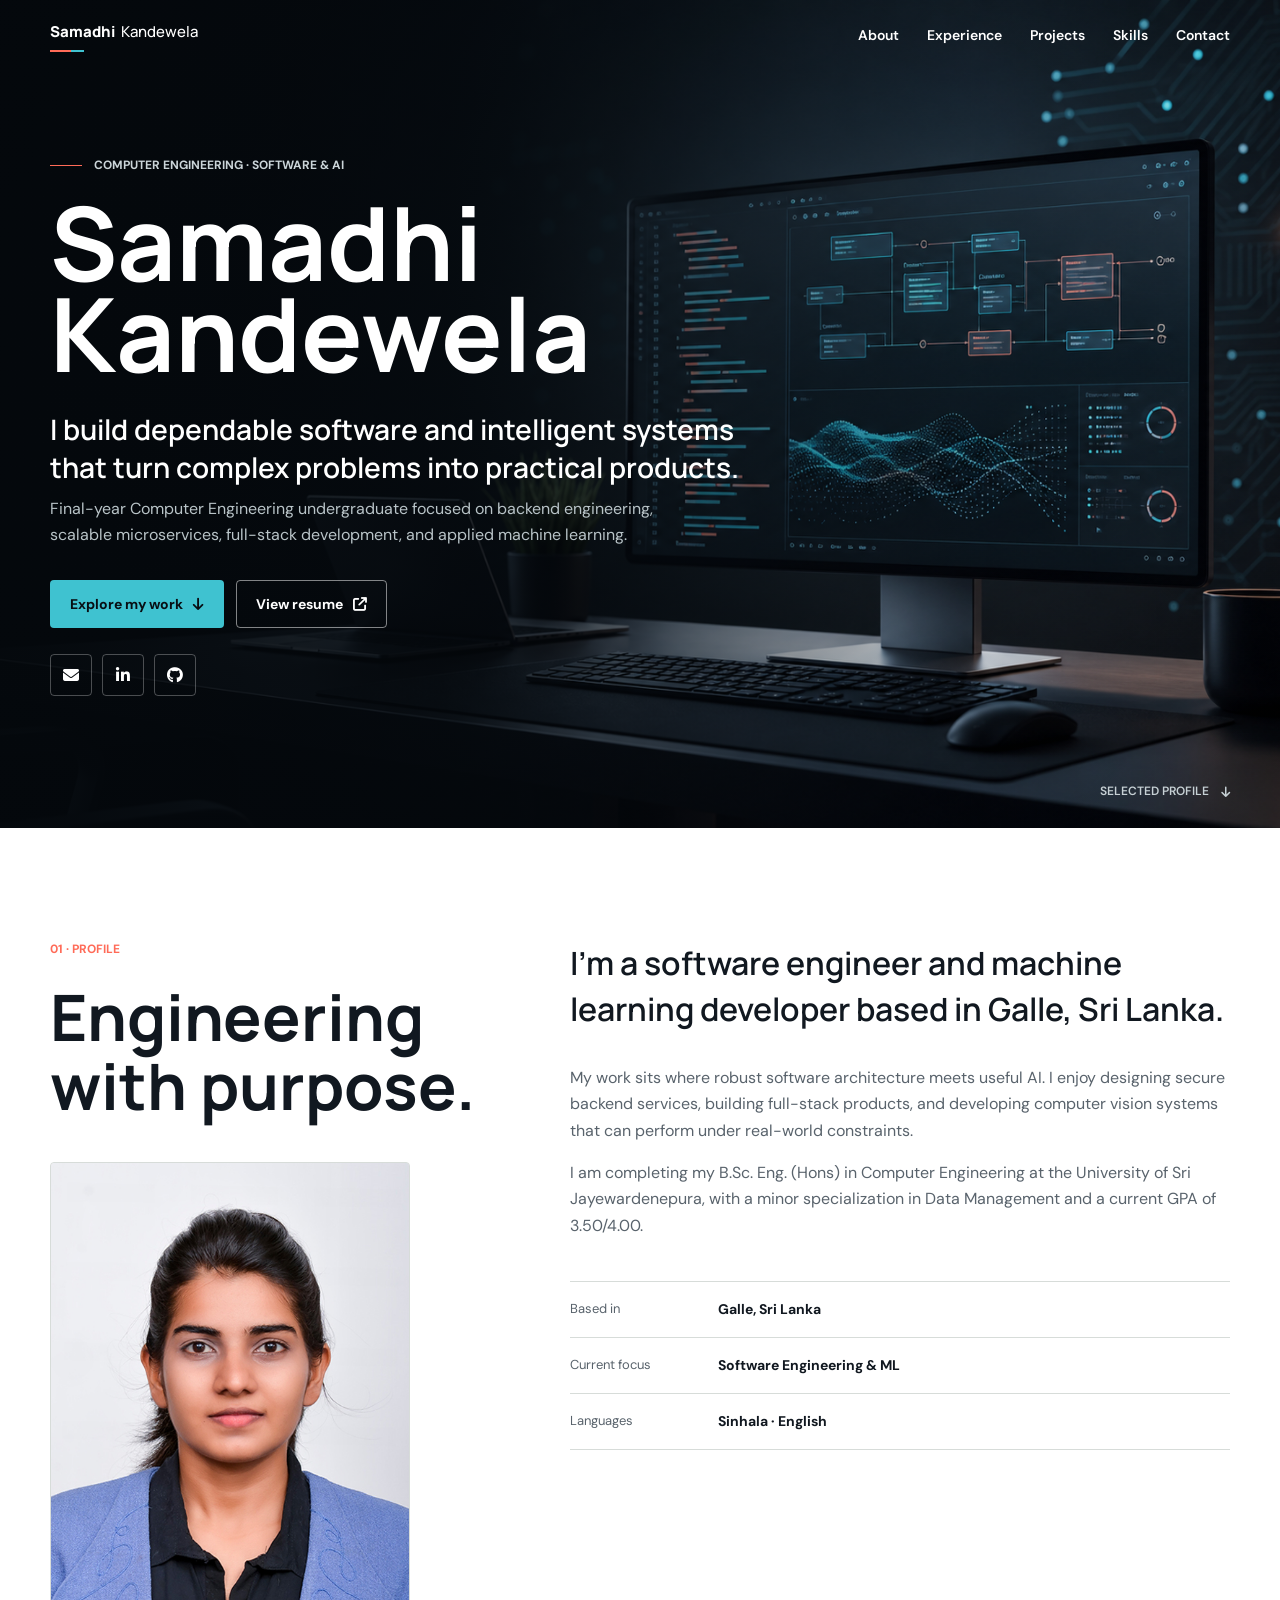
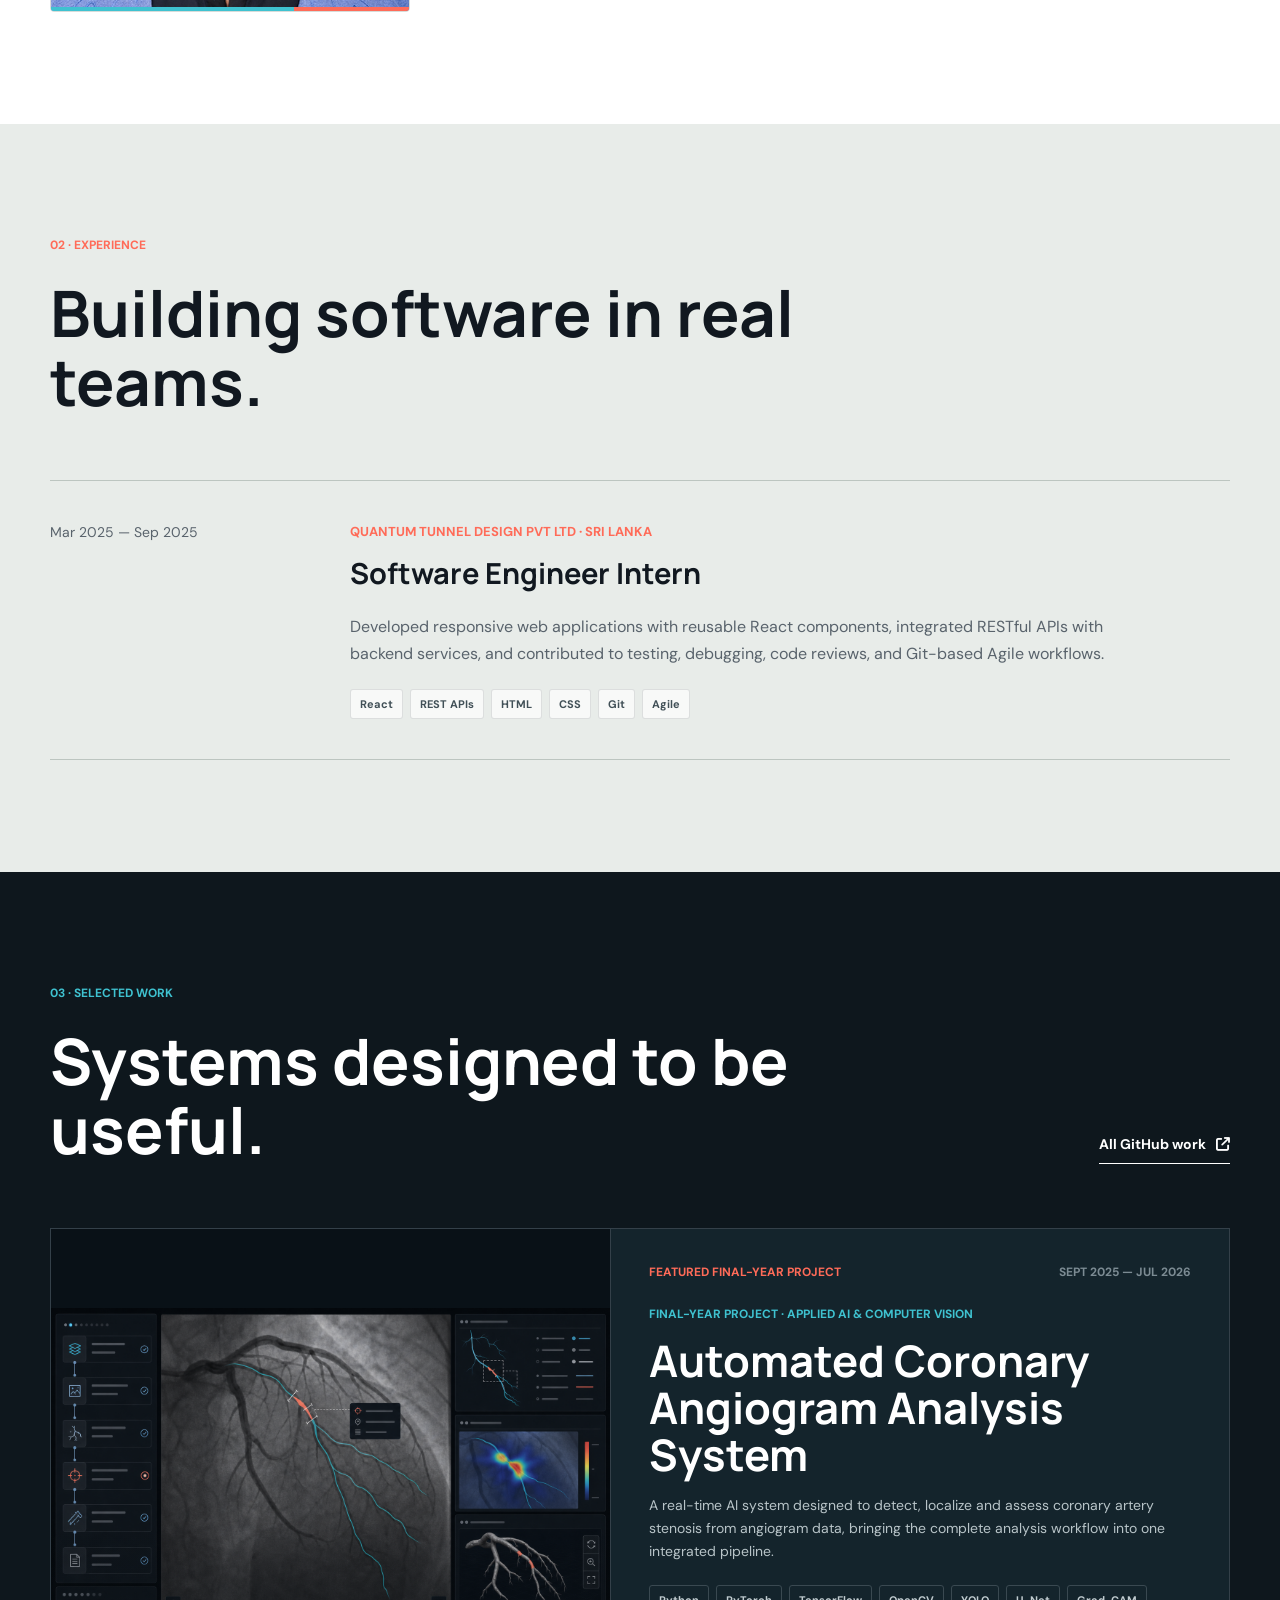
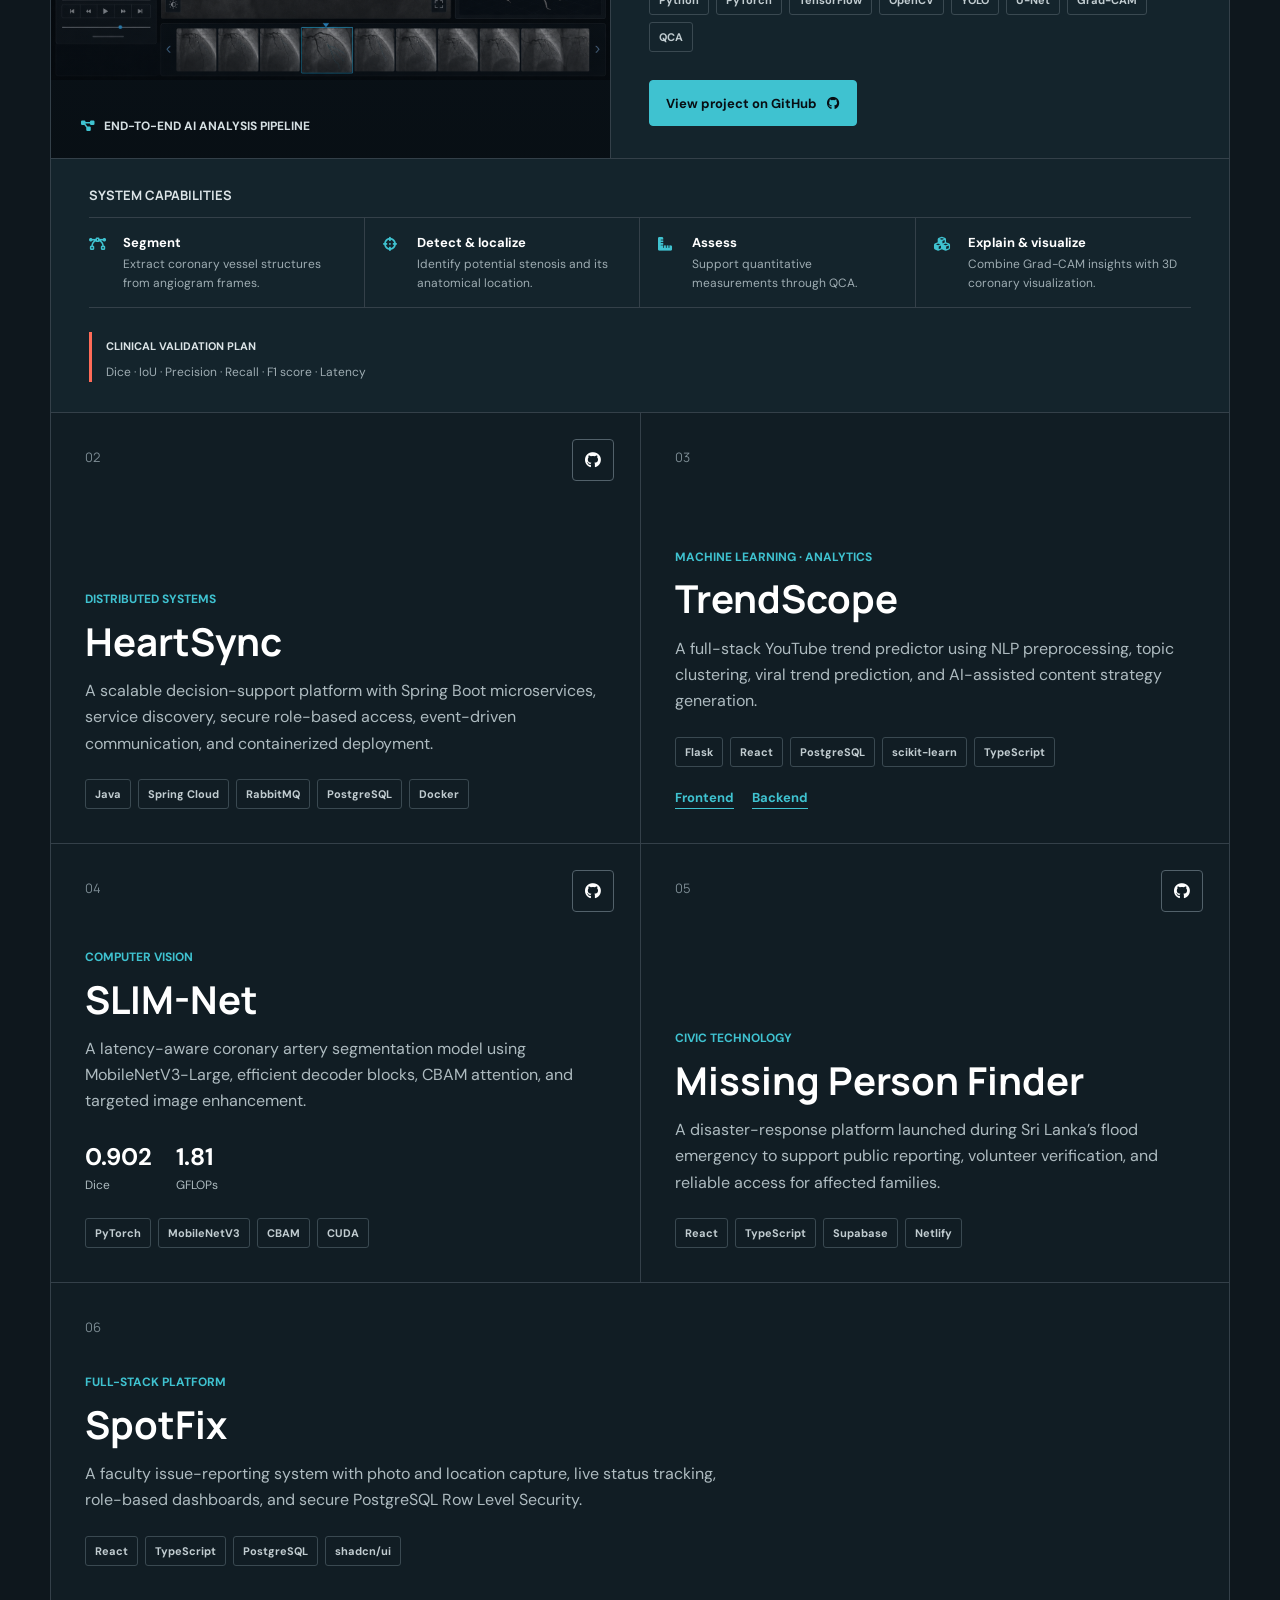
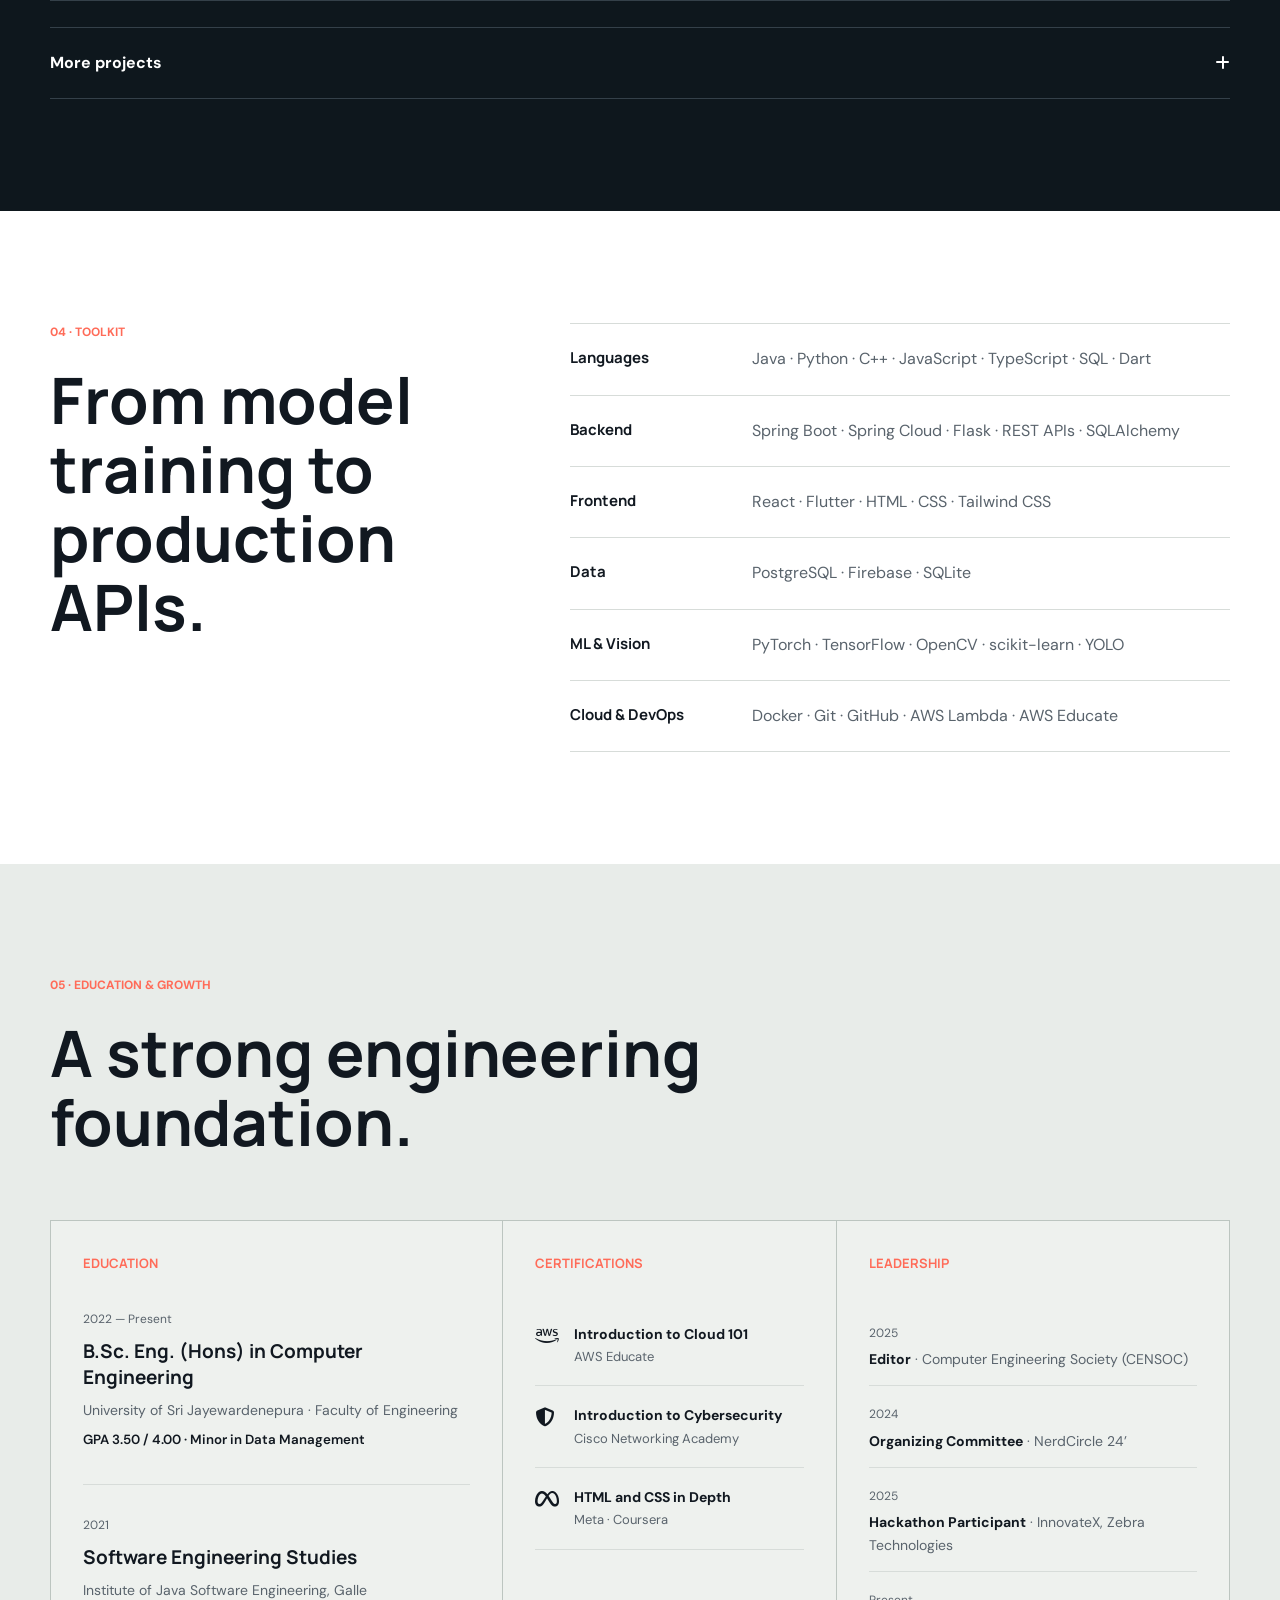
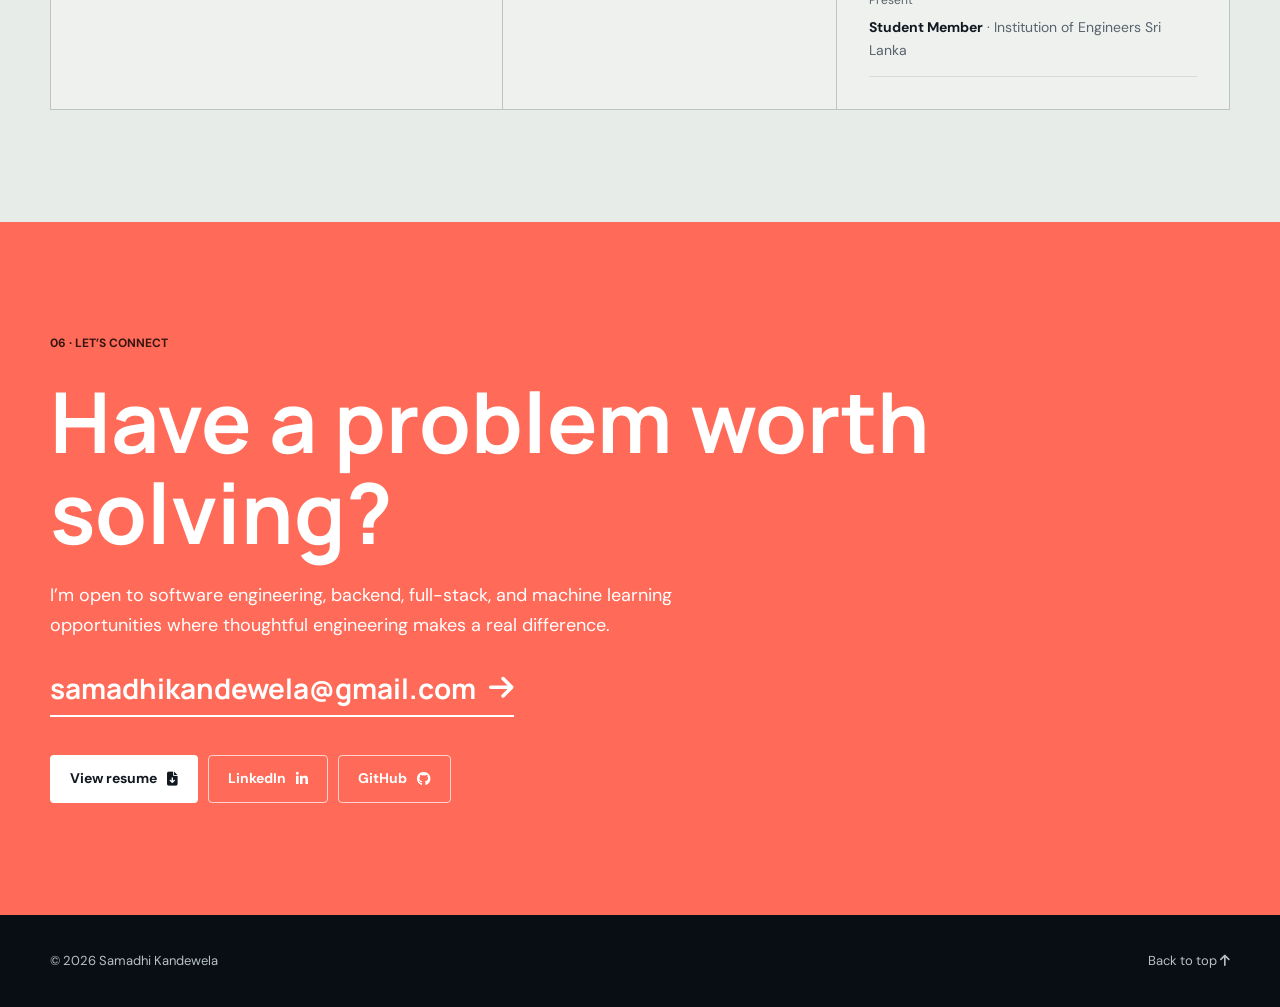
==== commit bb74f2c7: "Update portfolio design and resume" ====
--- a/index.html
+++ b/index.html
@@ -19,8 +19,10 @@
   <header class="site-header" id="top">
     <nav class="nav-shell" aria-label="Main navigation">
       <a class="brand" href="#home" aria-label="Samadhi Kandewela, home">
-        <span class="brand-mark">SK</span>
-        <span class="brand-name">Samadhi Kandewela</span>
+        <span class="brand-name">
+          <strong>Samadhi</strong>
+          <span>Kandewela</span>
+        </span>
       </a>
       <button class="menu-toggle" type="button" aria-label="Open navigation" aria-expanded="false" aria-controls="nav-links">
         <i class="fa-solid fa-bars" aria-hidden="true"></i>
@@ -294,7 +296,7 @@
   <footer class="site-footer">
     <div class="section-shell">
       <p>© <span id="year"></span> Samadhi Kandewela</p>
-      <a href="#top">Back to top <i class="fa-solid fa-arrow-up" aria-hidden="true"></i></a>
+      <a href="#home">Back to top <i class="fa-solid fa-arrow-up" aria-hidden="true"></i></a>
     </div>
   </footer>
 
--- a/stylesheet.css
+++ b/stylesheet.css
@@ -61,18 +61,30 @@
   align-items: center;
   justify-content: space-between;
 }
-.brand { display: inline-flex; align-items: center; gap: 12px; font-weight: 700; }
-.brand-mark {
-  width: 38px;
-  height: 38px;
-  display: grid;
-  place-items: center;
-  border: 1px solid currentColor;
-  border-radius: 4px;
+.brand { display: inline-flex; align-items: center; }
+.brand-name {
+  position: relative;
+  display: flex;
+  align-items: baseline;
+  gap: 6px;
+  padding-bottom: 7px;
   font-family: "Manrope", sans-serif;
-  font-size: 13px;
-}
-.brand-name { font-size: 14px; }
+  font-size: 15px;
+  white-space: nowrap;
+}
+.brand-name::after {
+  content: "";
+  position: absolute;
+  left: 0;
+  bottom: 0;
+  width: 34px;
+  height: 2px;
+  background: linear-gradient(90deg, var(--coral) 0 62%, var(--cyan) 62% 100%);
+  transition: width .25s ease;
+}
+.brand:hover .brand-name::after { width: 100%; }
+.brand-name strong { font-weight: 800; }
+.brand-name > span { font-weight: 500; }
 .nav-links { display: flex; align-items: center; gap: 28px; }
 .nav-links a { position: relative; font-size: 14px; font-weight: 600; }
 .nav-links a::after {
@@ -390,7 +402,7 @@
 @media (max-width: 620px) {
   :root { --header-height: 64px; }
   .nav-shell, .hero-content, .section-shell { width: min(100% - 32px, var(--max-width)); }
-  .brand-name { display: none; }
+  .brand-name { font-size: 14px; }
   .hero { min-height: 820px; }
   .hero-content { min-height: 820px; padding: 112px 0 100px; justify-content: flex-end; }
   .hero-media { object-position: 72% top; height: 58%; }
